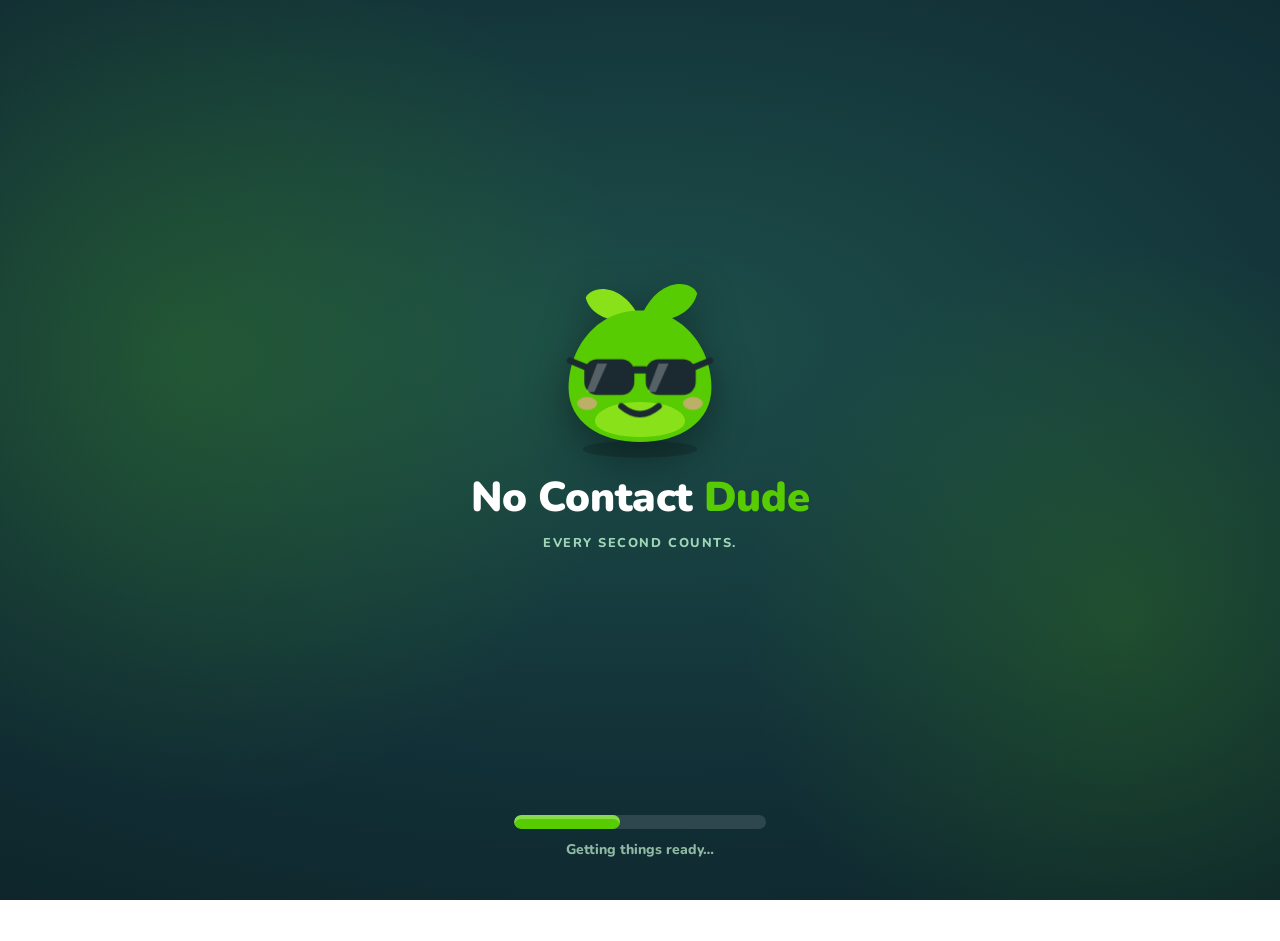
==== index.html @ 68c8ac07 "Games: no outline on memory emojis, round back/close buttons, d-pad layout for Merge - Memory pictur" ====
<!doctype html>
<html lang="en-GB">
<head>
  <meta charset="utf-8">
  <meta name="viewport" content="width=device-width, initial-scale=1, viewport-fit=cover">
  <title>No Contact Dude — No Contact Tracker</title>
  <meta name="description" content="No Contact Dude: a private, offline-first No Contact tracker. Check-ins, streaks and urgent help stay on your device.">

  <!-- PWA -->
  <link rel="manifest" href="manifest.webmanifest">
  <meta name="theme-color" content="#FFFFFF" media="(prefers-color-scheme: light)">
  <meta name="theme-color" content="#131F24" media="(prefers-color-scheme: dark)">
  <link rel="icon" href="icons/icon.svg" type="image/svg+xml">
  <link rel="icon" href="icons/favicon-32.png" sizes="32x32" type="image/png">
  <!-- iOS home-screen support -->
  <link rel="apple-touch-icon" href="icons/apple-touch-icon.png">
  <meta name="apple-mobile-web-app-capable" content="yes">
  <meta name="mobile-web-app-capable" content="yes">
  <meta name="apple-mobile-web-app-status-bar-style" content="black-translucent">
  <meta name="apple-mobile-web-app-title" content="NC Dude">

  <!-- Font (cached by the service worker for offline use; rounded system fonts otherwise) -->
  <link rel="preconnect" href="https://fonts.googleapis.com">
  <link rel="preconnect" href="https://fonts.gstatic.com" crossorigin>
  <link href="https://fonts.googleapis.com/css2?family=Nunito:wght@600;700;800;900&display=swap" rel="stylesheet">

  <link rel="stylesheet" href="css/styles.css">
  <script>
    // Apply saved theme before paint to avoid a flash.
    (function () { try { var t = localStorage.getItem('cd-theme'); if (t) document.documentElement.dataset.theme = t; } catch (e) {} })();
  </script>
</head>
<body class="splashing">
  <!-- Loading screen: shown on launch while the app opens (app.js fades it out) -->
  <div id="splash" class="splash" role="status" aria-label="Loading No Contact Dude">
    <div class="splash-bg" aria-hidden="true">
      <i class="blob blob-1"></i><i class="blob blob-2"></i>
      <i class="mote"></i><i class="mote"></i><i class="mote"></i><i class="mote"></i><i class="mote"></i><i class="mote"></i><i class="mote"></i>
    </div>
    <div class="splash-center">
      <div class="splash-stage" aria-hidden="true">
        <div class="splash-ripples"><i></i><i></i><i></i></div>
        <span class="logo-slot splash-logo"></span>
      </div>
      <h1 class="splash-title" aria-hidden="true"><span class="w" style="--i:0">No</span> <span class="w" style="--i:1">Contact</span> <span class="w dude" style="--i:2">Dude</span></h1>
      <p class="splash-tag">Every second counts.</p>
    </div>
    <div class="splash-load" aria-hidden="true"><div class="splash-bar"><i></i></div><p>Getting things ready…</p></div>
  </div>

  <!-- The dude: our sprout mascot in sunglasses. Cloned into every .logo-slot by app.js -->
  <template id="logoTpl">
    <svg class="logo-dude" viewBox="0 0 140 140" aria-hidden="true">
      <ellipse cx="70" cy="131" rx="40" ry="6" fill="currentColor" opacity=".18"/>
      <g class="d-body">
        <path d="M70 40C58 14 36 16 32 25c4 15 24 19 38 15Z" fill="#89E219"/>
        <path d="M70 40C82 10 106 12 110 22c-4 16-24 22-40 18Z" fill="#58CC02"/>
        <path d="M70 34C38 34 20 62 20 88c0 24 22 38 50 38s50-14 50-38c0-26-18-54-50-54Z" fill="#58CC02"/>
        <path d="M70 98c-24 0-36 10-30 17 10 10 50 10 60 0 6-7-6-17-30-17Z" fill="#89E219"/>
        <g class="d-eyes"><ellipse cx="50" cy="80" rx="11" ry="13" fill="#fff"/><ellipse cx="90" cy="80" rx="11" ry="13" fill="#fff"/><circle cx="52" cy="82" r="5.5" fill="#3C3C3C"/><circle cx="88" cy="82" r="5.5" fill="#3C3C3C"/></g>
        <g class="d-shades">
          <path d="M33 74 21 69M107 74 119 69" stroke="#1B2A31" stroke-width="4.5" stroke-linecap="round"/>
          <rect x="31" y="68" width="35" height="25" rx="9" fill="#1B2A31"/><rect x="74" y="68" width="35" height="25" rx="9" fill="#1B2A31"/>
          <rect x="64" y="73" width="12" height="5" rx="2.5" fill="#1B2A31"/>
          <path d="M40 71h7l-9 20h-5.5z M83 71h7l-9 20h-5.5z" fill="#fff" opacity=".26"/>
        </g>
        <ellipse cx="33" cy="99" rx="7" ry="4.5" fill="#FF9BAA" opacity=".6"/><ellipse cx="107" cy="99" rx="7" ry="4.5" fill="#FF9BAA" opacity=".6"/>
        <path d="M57 101q13 11 26 0" fill="none" stroke="#1B2A31" stroke-width="4.5" stroke-linecap="round"/>
      </g>
    </svg>
  </template>
  <a class="skip-link" href="#main">Skip to dashboard</a>

  <!-- Friendly sprout mascot, cloned into every .mascot-slot by app.js -->
  <template id="mascotTpl">
    <svg class="mascot" viewBox="0 0 140 140" aria-hidden="true">
      <ellipse class="m-shadow" cx="70" cy="130" rx="38" ry="6"/>
      <g class="m-body">
        <path class="m-leaf m-leaf-l" d="M70 40C58 14 36 16 32 25c4 15 24 19 38 15Z"/>
        <path class="m-leaf m-leaf-r" d="M70 40C82 10 106 12 110 22c-4 16-24 22-40 18Z"/>
        <path class="m-skin" d="M70 34C38 34 20 62 20 88c0 24 22 38 50 38s50-14 50-38c0-26-18-54-50-54Z"/>
        <path class="m-belly" d="M70 98c-24 0-36 10-30 17 10 10 50 10 60 0 6-7-6-17-30-17Z"/>
        <g class="m-eyes">
          <ellipse cx="50" cy="80" rx="11" ry="13" fill="#fff"/><ellipse cx="90" cy="80" rx="11" ry="13" fill="#fff"/>
          <circle cx="52" cy="82" r="5.5" fill="#3C3C3C"/><circle cx="88" cy="82" r="5.5" fill="#3C3C3C"/>
          <circle cx="54" cy="79.5" r="1.9" fill="#fff"/><circle cx="90" cy="79.5" r="1.9" fill="#fff"/>
        </g>
        <ellipse cx="34" cy="98" rx="7" ry="4.5" fill="#FF9BAA" opacity=".6"/><ellipse cx="106" cy="98" rx="7" ry="4.5" fill="#FF9BAA" opacity=".6"/>
        <path d="M60 98q10 9 20 0" fill="none" stroke="#3C3C3C" stroke-width="4" stroke-linecap="round"/>
      </g>
    </svg>
  </template>

  <header class="topbar">
    <div class="brand">
      <span class="brand-mark logo-slot" aria-hidden="true"></span>
      <span class="brand-name"><span>No Contact</span> <b>Dude</b></span>
    </div>
    <div class="topbar-actions">
      <span class="net-pill" id="netPill" role="status" aria-live="polite"><span class="dot"></span><span class="net-label">Online</span></span>
      <button class="btn btn-ghost btn-sm" id="installBtn" hidden>
        <svg viewBox="0 0 24 24" width="16" height="16" aria-hidden="true"><path d="M12 3v12m0 0-4-4m4 4 4-4M5 21h14" fill="none" stroke="currentColor" stroke-width="2.4" stroke-linecap="round" stroke-linejoin="round"/></svg>
        Install
      </button>
      <span class="streak-chip" id="streakChip" title="Check-in streak" aria-label="Check-in streak"><span aria-hidden="true">🔥</span><b id="streakChipNum">0</b></span>
      <button class="icon-btn" id="themeBtn" aria-label="Toggle dark mode">
        <svg viewBox="0 0 24 24" width="22" height="22" aria-hidden="true"><path d="M21 12.8A9 9 0 1 1 11.2 3a7 7 0 0 0 9.8 9.8Z" fill="none" stroke="currentColor" stroke-width="2.2" stroke-linejoin="round"/></svg>
      </button>
      <button class="icon-btn" id="settingsBtn" aria-label="Settings">
        <svg viewBox="0 0 24 24" width="22" height="22" aria-hidden="true"><circle cx="12" cy="12" r="3" fill="none" stroke="currentColor" stroke-width="2.2"/><path d="M19.4 15a1.7 1.7 0 0 0 .3 1.8l.1.1a2 2 0 1 1-2.8 2.8l-.1-.1a1.7 1.7 0 0 0-1.8-.3 1.7 1.7 0 0 0-1 1.5V21a2 2 0 1 1-4 0v-.1a1.7 1.7 0 0 0-1.1-1.5 1.7 1.7 0 0 0-1.8.3l-.1.1a2 2 0 1 1-2.8-2.8l.1-.1a1.7 1.7 0 0 0 .3-1.8 1.7 1.7 0 0 0-1.5-1H3a2 2 0 1 1 0-4h.1a1.7 1.7 0 0 0 1.5-1.1 1.7 1.7 0 0 0-.3-1.8l-.1-.1a2 2 0 1 1 2.8-2.8l.1.1a1.7 1.7 0 0 0 1.8.3H9a1.7 1.7 0 0 0 1-1.5V3a2 2 0 1 1 4 0v.1a1.7 1.7 0 0 0 1 1.5 1.7 1.7 0 0 0 1.8-.3l.1-.1a2 2 0 1 1 2.8 2.8l-.1.1a1.7 1.7 0 0 0-.3 1.8V9a1.7 1.7 0 0 0 1.5 1H21a2 2 0 1 1 0 4h-.1a1.7 1.7 0 0 0-1.5 1Z" fill="none" stroke="currentColor" stroke-width="1.8"/></svg>
      </button>
    </div>
  </header>

  <main id="main">
    <!-- Loading skeleton -->
    <section id="loading" class="loading" aria-busy="true" aria-label="Loading">
      <div class="skeleton sk-hero"></div><div class="skeleton sk-card"></div>
    </section>

    <!-- Onboarding -->
    <section id="onboarding" class="onboarding card" hidden aria-labelledby="obTitle">
      <div class="mascot-slot mascot-lg"></div>
      <p class="eyebrow">Welcome</p>
      <h1 id="obTitle" class="display">Every second you hold the line counts.</h1>
      <p class="muted">No Contact Dude keeps a private log of your No Contact journey. Nothing leaves this device — there's no account and no server.</p>
      <form id="onboardForm" class="stack">
        <fieldset class="field-group">
          <legend class="field-label">When did you last speak?</legend>
          <div class="row-2">
            <label class="field"><span class="field-sub">Date</span><input type="date" name="startDate" required></label>
            <label class="field"><span class="field-sub">Time</span><input type="time" name="startTime" required></label>
          </div>
          <span class="field-hint">The exact moment No Contact began. Your live counter starts from here.</span>
        </fieldset>
        <label class="field">
          <span class="field-label">Your goal</span>
          <select name="goal">
            <option value="30">30 days</option>
            <option value="60">60 days</option>
            <option value="90" selected>90 days</option>
            <option value="180">180 days</option>
            <option value="365">1 year</option>
          </select>
        </label>
        <label class="field">
          <span class="field-label">Why you're doing this <span class="optional">optional</span></span>
          <textarea name="reason" rows="2" maxlength="200" placeholder="e.g. I deserve peace and room to heal."></textarea>
          <span class="field-hint">Shown on your dashboard as a reminder on harder days.</span>
        </label>
        <button class="btn btn-primary btn-lg btn-block" type="submit">Start tracking</button>
      </form>
    </section>

    <!-- Dashboard -->
    <div id="dashboard" class="dashboard" hidden>

      <!-- Home: the calm orb and today's status -->
      <div class="page" id="page-home" data-page="home">
      <!-- Calm centrepiece: a breathing orb, ripples, and a bead that circles once a minute -->
      <section class="sky" aria-labelledby="heroLabel">
        <div class="sky-bg" aria-hidden="true">
          <i class="blob blob-1"></i><i class="blob blob-2"></i>
          <i class="mote"></i><i class="mote"></i><i class="mote"></i><i class="mote"></i><i class="mote"></i><i class="mote"></i><i class="mote"></i>
        </div>

        <p class="eyebrow sky-eyebrow" id="heroLabel">Days of No Contact</p>

        <div class="orb-stage">
          <div class="ripples" aria-hidden="true"><i></i><i></i><i></i></div>
          <svg class="orb-ring" viewBox="0 0 260 260" aria-hidden="true">
            <circle class="ring-track" cx="130" cy="130" r="112"/>
            <circle class="ring-fill" id="ringFill" cx="130" cy="130" r="112"/>
          </svg>
          <div class="orbit" id="orbit" aria-hidden="true"><i class="bead"></i></div>
          <div class="orb">
            <span class="orb-days" id="daysCount">0</span>
            <span class="orb-unit" id="daysUnit">days</span>
          </div>
          <button type="button" class="orb-hit" id="orbBtn" aria-haspopup="dialog" aria-label="Open your days: pop a balloon for every day you kept"></button>
        </div>
        <p class="orb-hint" aria-hidden="true">Tap the circle to play with your days</p>

        <div class="live-clock" id="liveClock" role="timer" aria-live="off" aria-label="Time since your last contact, updating every second">
          <span class="clock-unit"><b id="clkH">00</b><small>hours</small></span>
          <span class="clock-sep" aria-hidden="true">:</span>
          <span class="clock-unit"><b id="clkM">00</b><small>min</small></span>
          <span class="clock-sep" aria-hidden="true">:</span>
          <span class="clock-unit"><b id="clkS">00</b><small>sec</small></span>
        </div>

        <p class="peace"><b id="totalSecs">0</b> seconds of peace</p>
        <p class="tagline">Every second <strong>COUNTS!</strong></p>
        <p class="since" id="sinceLabel"></p>
        <blockquote class="reason" id="reasonQuote" hidden></blockquote>

        <div class="sky-foot">
          <div class="goal-chip"><strong id="goalPct">0%</strong> <span id="goalLabel">of 90 days</span></div>
          <div class="milestone-bar">
            <div class="milestone-head"><span>Next milestone</span><strong id="nextMilestone">—</strong></div>
            <div class="bar" role="progressbar" aria-label="Progress to next milestone" aria-valuemin="0" aria-valuemax="100" id="milestoneBar"><span id="milestoneFill"></span></div>
          </div>
        </div>
      </section>

        <section class="card today-card" aria-labelledby="todayTitle">
          <div class="today-row">
            <span class="today-ico" id="todayIco" aria-hidden="true">📝</span>
            <div class="today-text"><h2 id="todayTitle">Today</h2><p class="muted" id="todayText">You haven’t checked in yet.</p></div>
          </div>
          <a class="btn btn-primary btn-block" id="todayBtn" href="#checkin">Check in now</a>
        </section>
      </div>

      <!-- Check-in: your week, today's goal and form, patterns, past entries and a reminder -->
      <div class="page" id="page-checkin" data-page="checkin" hidden>
        <h1 class="page-title">Check-in</h1>

        <section class="card week-card" aria-labelledby="weekTitle">
          <div class="card-head">
            <h2 id="weekTitle">This week</h2>
            <span class="streak-pill" id="weekStreak">🔥 0-day streak</span>
          </div>
          <div class="week" id="weekStrip" role="group" aria-label="Your last 7 days. Tap a day to open it."></div>
        </section>

        <section class="card goal-card" aria-labelledby="goalTitle">
          <div class="card-head">
            <h2 id="goalTitle">Daily goal</h2>
            <span class="badge" id="goalBadge">0/3</span>
          </div>
          <div class="bar" id="goalBar" role="progressbar" aria-label="Daily goal progress" aria-valuemin="0" aria-valuemax="3" aria-valuenow="0"><span id="goalFill"></span></div>
          <ul class="goal-steps" id="goalSteps"></ul>
        </section>

        <section class="card checkin" aria-labelledby="checkinTitle">
          <div class="card-head">
            <h2 id="checkinTitle">Today's check-in</h2>
            <span class="badge" id="checkinBadge" hidden>Done ✓</span>
          </div>

          <div id="checkinDone" class="checkin-done" hidden>
            <div class="done-banner"><span class="done-check" aria-hidden="true">✓</span><p id="checkinSummary"></p></div>
            <div class="done-details" id="doneDetails"></div>
            <button class="btn btn-ghost btn-block" id="editTodayBtn">Edit today's entry</button>
            <div class="urge-tips">
              <h3>When the urge hits</h3>
              <ul>
                <li>Wait 20 minutes. Urges peak and pass.</li>
                <li>Write what you'd say in a note here instead of sending it.</li>
                <li>Message a friend who knows what you're working on.</li>
                <li>Re-read your reason. You chose this for a good reason.</li>
              </ul>
            </div>
          </div>

          <p class="muted inline-editing" id="inlineEditingNote" hidden>You’re editing an entry in the pop-up window.</p>
          <div id="formSlot">
          <form id="checkinForm" class="stack">
            <button class="btn btn-ghost btn-block quick-held" type="button" id="quickHeldBtn">⚡ Quick save: I held today</button>

            <fieldset class="status-choice">
              <legend class="field-label">How did today go?</legend>
              <label class="choice choice-held">
                <input type="radio" name="status" value="held" checked>
                <span class="choice-card"><span class="choice-icon" aria-hidden="true">✓</span><span class="choice-text"><strong>I held No Contact</strong><small>No calls, texts, or checking their profiles</small></span></span>
              </label>
              <label class="choice choice-contact">
                <input type="radio" name="status" value="contact">
                <span class="choice-card"><span class="choice-icon" aria-hidden="true">✕</span><span class="choice-text"><strong>I had contact</strong><small>Restarts the count — and that's okay</small></span></span>
              </label>
            </fieldset>

            <div class="contact-time" id="contactTimeRow" hidden>
              <label class="field">
                <span class="field-label">What time was the contact?</span>
                <input type="time" name="time">
              </label>
              <span class="field-hint">Your counter restarts from this exact moment.</span>
            </div>

            <fieldset class="mood">
              <legend class="field-label">Mood</legend>
              <div class="mood-row">
                <label><input type="radio" name="mood" value="1" aria-label="Very low"><span title="Very low">😞</span></label>
                <label><input type="radio" name="mood" value="2" aria-label="Low"><span title="Low">😕</span></label>
                <label><input type="radio" name="mood" value="3" aria-label="Okay" checked><span title="Okay">😐</span></label>
                <label><input type="radio" name="mood" value="4" aria-label="Good"><span title="Good">🙂</span></label>
                <label><input type="radio" name="mood" value="5" aria-label="Great"><span title="Great">😄</span></label>
              </div>
              <div class="mood-scale"><span>Very low</span><span>Great</span></div>
            </fieldset>

            <label class="field">
              <span class="field-label">Urge to reach out <output id="urgeOut">0</output>/10</span>
              <input type="range" name="urge" min="0" max="10" value="0" id="urgeInput">
            </label>
            <div class="urge-alert" id="urgeAlert" role="status" hidden>
              <p><strong>That’s a peak.</strong> It will pass — don’t send anything yet.</p>
              <button class="btn btn-urgent btn-sm" type="button" id="urgeAlertBtn">Open urgent help</button>
            </div>

            <details class="more">
              <summary><span class="more-ico" aria-hidden="true">🌪️</span><span class="more-title">What triggered you?</span><span class="more-count" id="triggerCount"></span></summary>
              <div class="more-body"><div class="picks" id="triggerPicks"></div>
                <label class="field" id="triggerOtherField" hidden><span class="field-label">What was it? <span class="optional">optional</span></span><textarea name="triggerOther" class="autosize" rows="3" maxlength="1000" placeholder="Write as much as you need. This is just for you."></textarea><span class="field-hint"><span id="triggerOtherCount">0</span>/1000</span></label></div>
            </details>

            <details class="more">
              <summary><span class="more-ico" aria-hidden="true">🌟</span><span class="more-title">Wins today</span><span class="more-count" id="winCount"></span></summary>
              <div class="more-body"><p class="field-hint">Small things count. Pick all that you did.</p><div class="picks" id="winPicks"></div></div>
            </details>

            <details class="more">
              <summary><span class="more-ico" aria-hidden="true">🛌</span><span class="more-title">Sleep and energy</span><span class="more-count" id="bodyCount"></span></summary>
              <div class="more-body">
                <fieldset class="field-group"><legend class="field-label">Hours of sleep</legend><div class="picks picks-row" id="sleepPicks"></div></fieldset>
                <fieldset class="field-group"><legend class="field-label">Energy</legend><div class="picks picks-row" id="energyPicks"></div></fieldset>
              </div>
            </details>

            <details class="more" open>
              <summary><span class="more-ico" aria-hidden="true">✍️</span><span class="more-title">Reflection</span></summary>
              <div class="more-body">
                <label class="field"><span class="field-label">One good thing today <span class="optional">optional</span></span><textarea name="good" class="autosize" rows="2" maxlength="140" placeholder="Even something tiny"></textarea></label>
                <label class="field"><span class="field-label">Tomorrow I will… <span class="optional">optional</span></span><textarea name="tomorrow" class="autosize" rows="2" maxlength="140" placeholder="One small plan"></textarea></label>
                <div class="field">
                  <span class="field-label">Note <span class="optional">optional</span></span>
                  <div class="prompts" id="promptChips" aria-label="Writing prompts"></div>
                  <textarea name="note" class="autosize" rows="8" maxlength="2000" placeholder="What helped today? What was hard? Write as much as you like."></textarea>
                  <span class="field-hint"><output id="noteCount">0</output>/2000</span>
                </div>
              </div>
            </details>

            <label class="field" id="dateField">
              <span class="field-label">Date</span>
              <input type="date" name="date" required>
            </label>

            <div class="form-actions">
              <button class="btn btn-primary btn-lg" type="submit" id="saveBtn">Save check-in</button>
              <button class="btn btn-ghost btn-lg" type="button" id="cancelEditBtn" hidden>Cancel</button>
            </div>
          </form>
          </div>
        </section>

        <section class="card insights-card" aria-labelledby="insTitle">
          <div class="card-head"><h2 id="insTitle">Your patterns</h2></div>
          <p class="muted small" id="insHint">Check in on a few more days and your patterns will show up here.</p>
          <div id="insBody" hidden>
            <div class="insight-tiles" id="insTiles"></div>
            <div class="chart-wrap" id="chartMood"></div>
            <div class="chart-wrap" id="chartUrge"></div>
            <details class="tablebox"><summary>Show as a table</summary><div class="table-scroll"><table class="data-table" id="insTable"></table></div></details>
          </div>
        </section>

        <section class="card log-card" aria-labelledby="logTitle">
          <div class="card-head"><h2 id="logTitle">Recent entries</h2></div>
          <div class="chips filters" id="logFilters" role="group" aria-label="Filter entries"></div>
          <ul class="log" id="log"></ul>
          <div class="empty" id="logEmpty" hidden>
            <p><strong id="logEmptyTitle">No check-ins yet.</strong></p>
            <p class="muted" id="logEmptyText">Your first one takes about ten seconds.</p>
          </div>
          <button class="btn btn-ghost btn-block" type="button" id="logMore" hidden>Show more</button>
        </section>

        <section class="card reminder-card" aria-labelledby="remTitle">
          <h2 id="remTitle">Daily reminder</h2>
          <p class="muted small">Adds a repeating reminder to your calendar app. It’s the most reliable way to get a nudge, because this app never needs a server.</p>
          <div class="reminder-row">
            <label class="field"><span class="field-sub">Time</span><input type="time" id="reminderTime" value="21:00"></label>
            <button class="btn btn-ghost" type="button" id="reminderBtn">📅 Add to calendar</button>
          </div>
        </section>
      </div>

      <!-- Progress: stats, heatmap and milestones -->
      <div class="page" id="page-progress" data-page="progress" hidden>
        <h1 class="page-title">Progress</h1>
        <section class="stats" aria-label="Statistics">
          <div class="stat"><span class="stat-ico" aria-hidden="true">🏆</span><span class="stat-value" id="statLongest">0</span><span class="stat-label">Longest run</span><span class="stat-sub">days</span></div>
          <div class="stat"><span class="stat-ico" aria-hidden="true">🔥</span><span class="stat-value" id="statStreak">0</span><span class="stat-label">Check-in streak</span><span class="stat-sub">days in a row</span></div>
          <div class="stat"><span class="stat-ico" aria-hidden="true">✅</span><span class="stat-value" id="statTotal">0</span><span class="stat-label">Check-ins</span><span class="stat-sub" id="statTotalSub">logged</span></div>
          <div class="stat"><span class="stat-ico" id="statMoodIco" aria-hidden="true">🙂</span><span class="stat-value" id="statMood">—</span><span class="stat-label">Mood, last 7</span><span class="stat-sub" id="statUrge">avg urge —</span></div>
        </section>

      <section class="card calendar-card" aria-labelledby="calTitle">
        <div class="card-head">
          <h2 id="calTitle">Last 15 weeks</h2>
          <div class="legend" aria-hidden="true">
            <span><i class="sw sw-held"></i>Held</span>
            <span><i class="sw sw-contact"></i>Contact</span>
            <span><i class="sw sw-missed"></i>No entry</span>
          </div>
        </div>
        <div class="calendar-wrap">
          <div class="cal-days" aria-hidden="true"><span>Mon</span><span></span><span>Wed</span><span></span><span>Fri</span><span></span><span>Sun</span></div>
          <div class="calendar" id="calendar" role="grid" aria-label="Check-in calendar"></div>
        </div>
      </section>

      <section class="card milestones-card" aria-labelledby="msTitle">
        <h2 id="msTitle">Milestones</h2>
        <ul class="milestones" id="milestones"></ul>
      </section>
      </div>

      <!-- Help: urgent help, quick tools and what you've survived -->
      <div class="page" id="page-help" data-page="help" hidden>
        <h1 class="page-title">Help</h1>
      <section class="card sos-card" aria-labelledby="sosTitle">
        <div class="mascot-slot mascot-md"></div>
        <h2 id="sosTitle">Feeling the urge?</h2>
        <p class="muted">Take a breath first. We’ll walk you through it, one step at a time.</p>
        <button class="btn btn-urgent btn-lg btn-block" type="button" id="urgentBtn">
          <svg viewBox="0 0 24 24" width="20" height="20" aria-hidden="true"><path d="M12 3 2.5 20h19L12 3Zm0 6v5m0 3v.01" fill="none" stroke="currentColor" stroke-width="2.4" stroke-linecap="round" stroke-linejoin="round"/></svg>
          I want to reach out right now
        </button>
      </section>

        <section class="card game-card" aria-labelledby="gameCardTitle">
          <h2 id="gameCardTitle">Distract me</h2>
          <p class="muted small">Give your hands and mind something else to do for a few minutes. The urge will pass.</p>
          <div class="tools">
            <button type="button" class="tool" data-game="bubbles"><span class="tool-ico" aria-hidden="true">🫧</span><strong>Count &amp; pop</strong><small>Drifting bubbles</small></button>
            <button type="button" class="tool" data-game="sort"><span class="tool-ico" aria-hidden="true">🧪</span><strong>Sort</strong><small>Pour the colours</small></button>
            <button type="button" class="tool" data-game="echo"><span class="tool-ico" aria-hidden="true">🔔</span><strong>Echo</strong><small>Repeat the pattern</small></button>
            <button type="button" class="tool" data-game="memory" id="playMemory"><span class="tool-ico" aria-hidden="true">🃏</span><strong>Memory match</strong><span class="pick-best" data-best="memory"></span><small>Find the pairs</small></button>
            <button type="button" class="tool tool-wide" data-game="merge" id="playMerge"><span class="tool-ico" aria-hidden="true">🔢</span><strong>Merge</strong><small>Swipe and combine numbers</small></button>
          </div>
        </section>

        <section class="card tools-card" aria-labelledby="toolsTitle">
          <h2 id="toolsTitle">Quick tools</h2>
          <p class="muted small">Jump straight to one thing if you don’t need the whole rescue.</p>
          <div class="tools">
            <button type="button" class="tool" data-step="1"><span class="tool-ico" aria-hidden="true">🫁</span><strong>Breathe</strong><small>3 slow rounds</small></button>
            <button type="button" class="tool" data-step="2"><span class="tool-ico" aria-hidden="true">🖐️</span><strong>Ground yourself</strong><small>5-4-3-2-1</small></button>
            <button type="button" class="tool" data-step="4"><span class="tool-ico" aria-hidden="true">✍️</span><strong>Let it out</strong><small>Write it, then let go</small></button>
            <button type="button" class="tool" data-step="5"><span class="tool-ico" aria-hidden="true">⏱️</span><strong>Wave timer</strong><small>5, 10 or 20 minutes</small></button>
          </div>
        </section>

        <section class="stats" aria-label="Urges you've ridden out">
          <div class="stat"><span class="stat-ico" aria-hidden="true">🛡️</span><span class="stat-value" id="statUrgesSurvived">0</span><span class="stat-label">Urges survived</span><span class="stat-sub">with urgent help</span></div>
          <div class="stat"><span class="stat-ico" aria-hidden="true">🌊</span><span class="stat-value" id="statRelief">—</span><span class="stat-label">Average relief</span><span class="stat-sub" id="statReliefSub">urge points dropped</span></div>
        </section>

        <section class="card remember-card" aria-labelledby="rememberTitle">
          <h2 id="rememberTitle">Remember</h2>
          <ul class="urge-list">
            <li>Urges peak and pass, usually within 20 minutes.</li>
            <li>Relief from sending lasts minutes. The setback can last days.</li>
            <li>You chose this for a good reason. Re-read it when it’s hard.</li>
            <li>Every second COUNTS!</li>
          </ul>
        </section>
      </div>
    </div>
  </main>

  <!-- App-style bottom menu -->
  <nav class="tabbar" id="tabbar" aria-label="Sections">
    <div class="tabbar-inner">
      <a class="tab" id="tab-home" href="#home" data-tab="home">
        <svg viewBox="0 0 24 24" aria-hidden="true"><path d="M3.5 11.2 12 3.5l8.5 7.7V19a1.5 1.5 0 0 1-1.5 1.5h-4.2v-6H9.2v6H5A1.5 1.5 0 0 1 3.5 19v-7.8Z"/></svg><span>Home</span>
      </a>
      <a class="tab" id="tab-checkin" href="#checkin" data-tab="checkin">
        <svg viewBox="0 0 24 24" aria-hidden="true"><circle cx="12" cy="12" r="8.5"/><path d="m8.2 12.3 2.7 2.7 5-5.4"/></svg><span>Check-in</span><i class="tab-dot" id="checkinDot" hidden aria-label="Not checked in yet"></i>
      </a>
      <a class="tab" id="tab-progress" href="#progress" data-tab="progress">
        <svg viewBox="0 0 24 24" aria-hidden="true"><path d="M5.5 20v-7M12 20V4.5M18.5 20v-10.5"/></svg><span>Progress</span>
      </a>
      <a class="tab tab-sos" id="tab-help" href="#help" data-tab="help">
        <svg viewBox="0 0 24 24" aria-hidden="true"><circle cx="12" cy="12" r="8.5"/><circle cx="12" cy="12" r="3.4"/><path d="m6 6 3.6 3.6m4.8 4.8L18 18m0-12-3.6 3.6M9.6 14.4 6 18"/></svg><span>Help</span>
      </a>
    </div>
  </nav>

  <!-- Urgent help: a guided, step-by-step rescue for the peak of an urge. Steps are rendered by app.js. -->
      <dialog id="gameDialog" class="game" aria-labelledby="gameTitle"><div class="game-inner">
    <header class="game-top">
      <button class="game-nav" type="button" id="gameBack" aria-label="Back to games" hidden><svg viewBox="0 0 24 24" width="22" height="22" aria-hidden="true"><path d="M15 5 8 12l7 7" fill="none" stroke="currentColor" stroke-width="3" stroke-linecap="round" stroke-linejoin="round"/></svg></button>
      <h2 id="gameTitle" tabindex="-1">Distract me</h2>
      <button class="game-nav" type="button" id="gameClose" aria-label="Close"><svg viewBox="0 0 24 24" width="20" height="20" aria-hidden="true"><path d="M6 6l12 12M18 6 6 18" fill="none" stroke="currentColor" stroke-width="3" stroke-linecap="round"/></svg></button>
    </header>
    <section id="gameMenu" class="game-view">
      <p class="muted">Pick one. All of them are calm, and none can be lost for good.</p>
      <button type="button" class="game-pick" id="gamePickMemory"><span aria-hidden="true">🃏</span><strong>Memory match</strong><small>Flip cards and find the pairs. Four levels, no timer.</small></button>
      <button type="button" class="game-pick" id="gamePickMerge"><span aria-hidden="true">🔢</span><strong>Merge</strong><span class="pick-best" data-best="merge"></span><small>Swipe the tiles and combine equal numbers. Chase your best score.</small></button>
      <button type="button" class="game-pick" data-pick="bubbles"><span aria-hidden="true">🫧</span><strong>Count &amp; pop</strong><span class="pick-best" data-best="bubbles"></span><small>Slow-drifting bubbles. Pop them in order, 1, 2, 3… Soft focus, soft colours.</small></button>
      <button type="button" class="game-pick" data-pick="sort"><span aria-hidden="true">🧪</span><strong>Sort</strong><span class="pick-best" data-best="sort"></span><small>Pour the colours until each tube holds one. No timer, undo any time.</small></button>
      <button type="button" class="game-pick" data-pick="echo"><span aria-hidden="true">🔔</span><strong>Echo</strong><span class="pick-best" data-best="echo"></span><small>Watch glowing orbs sing a pattern, then play it back. It asks for your full attention.</small></button>
    </section>
    <section id="gameMemory" class="game-view" hidden>
      <div class="game-bar"><strong id="memLevel">Level 1</strong><span id="memMoves" aria-live="polite">0 moves</span></div>
      <div class="mem-board" id="memBoard"></div>
      <p class="balloon-note" id="memNote" aria-live="polite"></p>
      <div class="game-actions"><button type="button" class="btn btn-ghost btn-sm" id="memRestart">Shuffle again</button><button type="button" class="btn btn-primary btn-sm" id="memNext" hidden>Next level →</button></div>
    </section>
    <section id="gameMerge" class="game-view" hidden>
      <div class="game-bar"><span>Score <strong id="mergeScore">0</strong></span><span>Best <strong id="mergeBest">0</strong></span></div>
      <div class="merge-board" id="mergeBoard" role="group" aria-label="Merge board"></div>
      <p class="balloon-note" id="mergeNote" aria-live="polite"></p>
      <div class="merge-pad" role="group" aria-label="Move buttons">
        <button type="button" class="pad-btn pad-up" data-move="up" aria-label="Move up"><svg viewBox="0 0 24 24" width="28" height="28" aria-hidden="true"><path d="M12 19V5M5 12l7-7 7 7" fill="none" stroke="currentColor" stroke-width="3" stroke-linecap="round" stroke-linejoin="round"/></svg></button>
        <button type="button" class="pad-btn pad-left" data-move="left" aria-label="Move left"><svg viewBox="0 0 24 24" width="28" height="28" aria-hidden="true"><path d="M19 12H5M12 5l-7 7 7 7" fill="none" stroke="currentColor" stroke-width="3" stroke-linecap="round" stroke-linejoin="round"/></svg></button>
        <button type="button" class="pad-btn pad-down" data-move="down" aria-label="Move down"><svg viewBox="0 0 24 24" width="28" height="28" aria-hidden="true"><path d="M12 5v14M5 12l7 7 7-7" fill="none" stroke="currentColor" stroke-width="3" stroke-linecap="round" stroke-linejoin="round"/></svg></button>
        <button type="button" class="pad-btn pad-right" data-move="right" aria-label="Move right"><svg viewBox="0 0 24 24" width="28" height="28" aria-hidden="true"><path d="M5 12h14M12 5l7 7-7 7" fill="none" stroke="currentColor" stroke-width="3" stroke-linecap="round" stroke-linejoin="round"/></svg></button>
      </div>
      <div class="game-actions"><button type="button" class="btn btn-ghost btn-sm" id="mergeNew">New game</button></div>
    </section>
    <section id="gameEcho" class="game-view" hidden></section>
    <section id="gameSort" class="game-view" hidden></section>
    <section id="gameBubbles" class="game-view" hidden></section>
  </div></dialog>
  <dialog id="daysDialog" class="days" aria-labelledby="daysTitle"><div class="days-inner">
    <header class="days-top"><h2 id="daysTitle" tabindex="-1">Your days</h2>
      <button class="icon-btn" type="button" id="daysClose" aria-label="Close">✕</button></header>
    <div class="days-tabs" role="tablist" aria-label="Ways to see your time">
      <button type="button" role="tab" id="tabBalloons" data-tab="balloons" aria-selected="true" aria-controls="panelBalloons"><span class="t-ico" aria-hidden="true">🎈</span><span>Balloons</span></button>
      <button type="button" role="tab" id="tabCandles" data-tab="candles" aria-selected="false" aria-controls="panelCandles" tabindex="-1"><span class="t-ico" aria-hidden="true">🕯️</span><span>Candles</span></button>
      <button type="button" role="tab" id="tabPeace" data-tab="peace" aria-selected="false" aria-controls="panelPeace" tabindex="-1"><span class="t-ico" aria-hidden="true">🎨</span><span>Peace</span></button>
      <button type="button" role="tab" id="tabSeconds" data-tab="seconds" aria-selected="false" aria-controls="panelSeconds" tabindex="-1"><span class="t-ico" aria-hidden="true">⏱️</span><span>Seconds</span></button>
    </div>
    <section id="panelBalloons" role="tabpanel" aria-labelledby="tabBalloons" class="days-panel">
      <div class="balloon-bar"><strong id="balloonStatus" aria-live="polite"></strong><button type="button" class="btn btn-ghost btn-sm" id="balloonReset" hidden>Bring them back</button></div>
      <div class="balloon-field" id="balloonField"></div>
      <p class="balloon-note" id="balloonNote" aria-live="polite"></p>
    </section>
    <section id="panelCandles" role="tabpanel" aria-labelledby="tabCandles" class="days-panel" hidden>
      <div class="balloon-bar"><strong id="candleStatus" aria-live="polite"></strong><span class="bar-btns"><button type="button" class="btn btn-ghost btn-sm" id="candleAll">Light all</button><button type="button" class="btn btn-ghost btn-sm" id="candleReset" hidden>Blow out</button></span></div>
      <div class="candle-room" id="candleRoom"><div class="candle-field" id="candleField"></div></div>
      <p class="balloon-note" id="candleNote" aria-live="polite"></p>
    </section>
    <section id="panelPeace" role="tabpanel" aria-labelledby="tabPeace" class="days-panel" hidden>
      <div class="peace-scene" id="peaceScene">
        <div class="peace-big"><b id="pzSecs">0</b><span>seconds of peace</span></div>
        <div class="mosaic-host" id="mosaicHost"></div>
        <p class="mosaic-legend" id="mosaicLegend" aria-live="off">Loading your picture…</p>
        <div class="mosaic-bar">
          <button type="button" class="btn btn-ghost btn-sm" id="mosaicNew">🎲 New picture</button>
          <button type="button" class="btn btn-ghost btn-sm" id="mosaicShape" aria-pressed="false">■ Squares</button>
        </div>
      </div>
      <p class="balloon-note" id="peaceNote">Every one of them is a moment you didn’t have to carry.</p>
    </section>
    <section id="panelSeconds" role="tabpanel" aria-labelledby="tabSeconds" class="days-panel" hidden>
      <p class="sec-head"><b id="secNow">0 / 60</b> <span>seconds of this minute</span></p>
      <div class="sec-grid" id="secGrid"></div>
      <p class="balloon-note" id="secNote">Tap any dot. Each one is a second you didn’t reach out.</p>
      <p class="sec-sum"><b id="secTotal">0</b> seconds · <b id="secMinutes">0</b> minutes of peace</p>
    </section>
  </div></dialog>
  <dialog id="urgentDialog" class="urgent" aria-labelledby="urgentTitle">
    <div class="rescue">
      <header class="rescue-top">
        <button class="icon-btn" type="button" id="urgentClose" aria-label="Close urgent help">✕</button>
        <div class="rescue-progress" id="rescueProgress" role="progressbar" aria-label="Urgent help progress" aria-valuemin="1"></div>
        <span class="rescue-count" id="rescueCount" aria-hidden="true">1/7</span>
        <button class="icon-btn" type="button" id="urgentGame" aria-label="Play a calming game">🎮</button>
      </header>
      <div class="rescue-body" id="rescueBody"></div>
      <footer class="rescue-foot">
        <button class="btn btn-ghost" type="button" id="rescueBack">Back</button>
        <button class="btn btn-primary" type="button" id="rescueNext">Continue</button>
      </footer>
    </div>
  </dialog>

  <!-- Edit an entry in a pop-up. The check-in form is moved in here while you edit, then back. -->
  <dialog id="editDialog" class="edit" aria-labelledby="editTitle">
    <div class="edit-inner">
      <header class="edit-top">
        <h2 id="editTitle" tabindex="-1">Edit entry</h2>
        <button class="icon-btn" type="button" id="editClose" aria-label="Close without saving">✕</button>
      </header>
      <div class="edit-body" id="editBody"></div>
    </div>
  </dialog>

  <!-- Read a past entry in full -->
  <dialog id="entryDialog" class="entry" aria-labelledby="entryTitle">
    <div class="entry-inner">
      <header class="entry-top">
        <button class="icon-btn" type="button" id="entryClose" aria-label="Close entry">✕</button>
        <div class="entry-nav">
          <button class="btn btn-ghost btn-sm" type="button" id="entryNewer">‹ Newer</button>
          <span class="entry-pos" id="entryPos" aria-live="polite"></span>
          <button class="btn btn-ghost btn-sm" type="button" id="entryOlder">Older ›</button>
        </div>
      </header>
      <div class="entry-body" id="entryBody"></div>
      <footer class="entry-foot">
        <button class="btn btn-danger" type="button" id="entryDelete">Delete</button>
        <button class="btn btn-primary" type="button" id="entryEdit">Edit entry</button>
      </footer>
    </div>
  </dialog>

  <!-- Settings dialog -->
  <dialog id="settingsDialog" aria-labelledby="settingsTitle">
    <form method="dialog" id="settingsForm" class="stack">
      <div class="card-head"><h2 id="settingsTitle">Settings</h2><button class="icon-btn" value="cancel" aria-label="Close" formnovalidate>✕</button></div>
      <fieldset class="field-group">
        <legend class="field-label">When did you last speak?</legend>
        <div class="row-2">
          <label class="field"><span class="field-sub">Date</span><input type="date" name="startDate" required></label>
          <label class="field"><span class="field-sub">Time</span><input type="time" name="startTime" required></label>
        </div>
        <span class="field-hint">The exact moment No Contact began. Your live counter runs from here.</span>
      </fieldset>
      <label class="field"><span class="field-label">Goal (days)</span><input type="number" name="goal" min="1" max="3650" required></label>
      <label class="field"><span class="field-label">Your reason</span><textarea name="reason" rows="2" maxlength="200"></textarea></label>
      <fieldset class="field-group">
        <legend class="field-label">A trusted person <span class="optional">optional</span></legend>
        <div class="row-2">
          <label class="field"><span class="field-sub">Name</span><input type="text" name="friendName" maxlength="30" autocomplete="off" placeholder="e.g. Sam"></label>
          <label class="field"><span class="field-sub">Phone</span><input type="tel" name="friendPhone" maxlength="20" autocomplete="off" inputmode="tel" placeholder="+44 7…"></label>
        </div>
        <span class="field-hint">Shown as one-tap “Text” and “Call” buttons in urgent help. Stays on this device.</span>
      </fieldset>
      <button class="btn btn-primary btn-block" value="save">Save settings</button>

      <hr>
      <h3>Your data</h3>
      <p class="muted small" id="storageInfo">Stored privately in this browser with IndexedDB.</p>
      <div class="btn-row">
        <button class="btn btn-ghost" type="button" id="exportBtn">Export backup</button>
        <label class="btn btn-ghost" for="importFile">Import backup</label>
        <input type="file" id="importFile" accept="application/json,.json" hidden>
      </div>
      <button class="btn btn-danger" type="button" id="resetBtn">Delete all data</button>
      <p class="muted small" id="iosHint" hidden>On iPhone or iPad: tap Share, then “Add to Home Screen” to install.</p>
    </form>
  </dialog>

  <div class="toast" id="toast" role="status" aria-live="polite" hidden>
    <span id="toastMsg"></span>
    <button class="btn btn-sm btn-light" id="toastAction" hidden></button>
  </div>

  <script type="module" src="js/app.js"></script>
</body>
</html>
---- css/styles.css ----
/* No Contact Dude — playful, chunky and calm. Mobile-first, Duolingo-inspired. */
:root {
  --font: 'Nunito', ui-rounded, 'SF Pro Rounded', 'Hiragino Maru Gothic ProN', system-ui, -apple-system, 'Segoe UI', sans-serif;

  --text-xs: .75rem; --text-sm: .875rem; --text-base: 1rem; --text-lg: 1.125rem; --text-xl: 1.5rem;
  --space-1: .25rem; --space-2: .5rem; --space-3: .75rem; --space-4: 1rem;
  --space-5: 1.25rem; --space-6: 1.5rem; --space-8: 2rem; --space-10: 2.5rem;
  --radius-sm: 10px; --radius-md: 16px; --radius-lg: 22px; --radius-full: 999px;
  --ease: cubic-bezier(.2, .7, .2, 1);

  /* Light */
  --color-bg: #FFFFFF;
  --color-surface: #FFFFFF;
  --color-surface-2: #F7F7F7;
  --color-border: #E5E5E5;
  --color-text: #4B4B4B;
  --color-strong: #3C3C3C;
  --color-muted: #6F6F6F;
  --color-faint: #AFAFAF;

  --green: #58CC02;            /* fills, icons, progress */
  --green-soft: #DDF8C3;
  --green-ink: #3A7D00;        /* green used as text */
  --btn-green: #45A100;        /* button face: white text stays readable */
  --btn-green-shadow: #347800;
  --btn-green-text: #FFFFFF;
  --red: #FF4B4B;
  --red-soft: #FFE0E0;
  --red-ink: #C62828;
  --btn-red-shadow: #D52F2F;
  --orange: #FF9600;
  --yellow: #FFC800;

  --sky-top: #E4F8CF;
  --sky-bottom: #DDF3F1;
  --sky-glow: #F4FFD9;
  --orb-a: #C5F28E;
  --orb-b: #8EDCB4;
  --orb-face: rgb(255 255 255 / .72);
  --tile: rgb(255 255 255 / .78);
  --tile-edge: rgb(255 255 255 / .6);
  --ring-track: rgb(255 255 255 / .55);
  --orb-rim: rgb(255 255 255 / .35);
  --orb-inset: rgb(0 0 0 / .06);
  --orb-glow: 45%;
  color-scheme: light;
}
[data-theme='dark'] {
  --color-bg: #131F24;
  --color-surface: #1B2A31;
  --color-surface-2: #22333B;
  --color-border: #37464F;
  --color-text: #DCE6EC;
  --color-strong: #FFFFFF;
  --color-muted: #9FB4C0;
  --color-faint: #6B8392;
  --green-soft: #243F1A;
  --green-ink: #8BE23A;
  --btn-green: #58CC02;
  --btn-green-shadow: #3F9300;
  --btn-green-text: #10200A;
  --red-soft: #4A2326;
  --red-ink: #FF8A8A;
  --sky-top: #123037;
  --sky-bottom: #1A3B3A;
  --sky-glow: #1F4A44;
  --orb-a: #2F6F5A;
  --orb-b: #1F5368;
  --orb-face: rgb(19 31 36 / .55);
  --tile: rgb(19 31 36 / .55);
  --tile-edge: rgb(255 255 255 / .08);
  --ring-track: rgb(255 255 255 / .1);
  --orb-rim: rgb(255 255 255 / .06);
  --orb-inset: rgb(0 0 0 / .25);
  --orb-glow: 35%;
  color-scheme: dark;
}
@media (prefers-color-scheme: dark) {
  :root:not([data-theme='light']) {
    --color-bg: #131F24; --color-surface: #1B2A31; --color-surface-2: #22333B; --color-border: #37464F;
    --color-text: #DCE6EC; --color-strong: #FFFFFF; --color-muted: #9FB4C0; --color-faint: #6B8392;
    --green-soft: #243F1A; --green-ink: #8BE23A; --btn-green: #58CC02; --btn-green-shadow: #3F9300; --btn-green-text: #10200A;
    --red-soft: #4A2326; --red-ink: #FF8A8A;
    --sky-top: #123037; --sky-bottom: #1A3B3A; --sky-glow: #1F4A44; --orb-a: #2F6F5A; --orb-b: #1F5368;
    --orb-face: rgb(19 31 36 / .55); --tile: rgb(19 31 36 / .55);
    --tile-edge: rgb(255 255 255 / .08); --ring-track: rgb(255 255 255 / .1); --orb-rim: rgb(255 255 255 / .06); --orb-inset: rgb(0 0 0 / .25); --orb-glow: 35%;
    color-scheme: dark;
  }
}

*, *::before, *::after { box-sizing: border-box; }
html { -webkit-text-size-adjust: 100%; -webkit-tap-highlight-color: transparent; }
body {
  margin: 0; min-height: 100dvh;
  font: 700 var(--text-base)/1.5 var(--font);
  background: var(--color-bg); color: var(--color-text);
  -webkit-font-smoothing: antialiased;
  padding-bottom: env(safe-area-inset-bottom);
  overflow-x: clip; /* safety net: nothing may ever cause a sideways scroll (clip keeps the sticky bar working) */
  overflow-wrap: anywhere; /* a very long word or link in a note must wrap instead of widening the page */
}
h1, h2, h3, p, blockquote { margin: 0; }
h2 { font-size: var(--text-lg); font-weight: 800; color: var(--color-strong); letter-spacing: -.005em; }
h3 { font-size: var(--text-base); font-weight: 800; color: var(--color-strong); }
button, input, select, textarea { font: inherit; color: inherit; }
[hidden] { display: none !important; }
:focus-visible { outline: 3px solid var(--orange); outline-offset: 2px; border-radius: 8px; }
.skip-link { position: absolute; left: -999px; top: 0; }
.skip-link:focus { left: var(--space-4); top: var(--space-4); background: var(--color-surface); padding: var(--space-2) var(--space-3); z-index: 10; }

/* No blue/grey flash when tapping on phones. Buttons have their own pressed state. */
a, button, label, summary, input, select, textarea, [role='button'], .cal-cell { -webkit-tap-highlight-color: transparent; }
button, a, label, [role='button'] { touch-action: manipulation; }

/* Hide the scroll bar on phones and tablets (the page still scrolls; desktop keeps its bar) */
@media (max-width: 760px), (pointer: coarse) {
  html, body, dialog, .calendar-wrap, .rescue-body, .entry-body, .edit-body, textarea { scrollbar-width: none; -ms-overflow-style: none; }
  html::-webkit-scrollbar, body::-webkit-scrollbar, dialog::-webkit-scrollbar, .calendar-wrap::-webkit-scrollbar, .rescue-body::-webkit-scrollbar, .entry-body::-webkit-scrollbar, .edit-body::-webkit-scrollbar, textarea::-webkit-scrollbar { display: none; width: 0; height: 0; }
}

.muted { color: var(--color-muted); font-weight: 600; }
.small { font-size: var(--text-sm); }
.optional { font-weight: 700; color: var(--color-faint); font-size: var(--text-xs); margin-left: var(--space-1); text-transform: none; }
.eyebrow { font-size: var(--text-xs); text-transform: uppercase; letter-spacing: .12em; font-weight: 800; color: var(--color-muted); }
.display { font-weight: 900; font-size: var(--text-xl); line-height: 1.15; color: var(--color-strong); }
.stack { display: grid; gap: var(--space-5); }

/* ---------- Mascot ---------- */
.mascot-slot { display: inline-block; line-height: 0; }
.mascot { width: 100%; height: 100%; overflow: visible; }
.m-skin { fill: #58CC02; } .m-belly { fill: #89E219; } .m-leaf-l { fill: #89E219; } .m-leaf-r { fill: #58CC02; } .m-shadow { fill: currentColor; opacity: .1; }
.m-body { animation: bob 5s ease-in-out infinite; transform-box: fill-box; transform-origin: 50% 100%; }
.m-eyes { animation: blink 6s infinite; transform-box: fill-box; transform-origin: center; }
.m-leaf { transform-box: fill-box; transform-origin: 70px 40px; animation: sway 6s ease-in-out infinite; }
.m-leaf-r { animation-delay: -3s; }
@keyframes bob { 50% { transform: translateY(-3px) scale(1.01, .99); } }
@keyframes blink { 0%, 93%, 100% { transform: scaleY(1); } 96% { transform: scaleY(.08); } }
.mascot-lg { width: 112px; height: 112px; justify-self: center; }
.mascot-md { width: 88px; height: 88px; justify-self: center; }

/* ---------- Top bar ---------- */
.topbar {
  position: sticky; top: 0; z-index: 5;
  display: flex; align-items: center; justify-content: space-between; gap: var(--space-3);
  padding: calc(var(--space-2) + env(safe-area-inset-top)) max(var(--space-4), env(safe-area-inset-right)) var(--space-2) max(var(--space-4), env(safe-area-inset-left));
  background: color-mix(in srgb, var(--color-bg) 92%, transparent);
  backdrop-filter: blur(10px); -webkit-backdrop-filter: blur(10px);
  border-bottom: 2px solid var(--color-border);
}
.brand { display: flex; align-items: center; gap: var(--space-2); min-width: 0; }
.brand-mark { width: 40px; height: 40px; flex: none; }
.brand-mark .logo-dude { width: 100%; height: 100%; }
.brand-name { display: grid; min-width: 0; font-weight: 900; font-size: .98rem; line-height: 1.02; letter-spacing: -.005em; color: var(--color-strong); white-space: nowrap; overflow: hidden; text-overflow: ellipsis; }
.brand-name b { color: var(--green-ink); font-weight: 900; }
.topbar-actions { display: flex; align-items: center; gap: var(--space-2); flex: none; }
.net-pill { display: inline-flex; align-items: center; gap: 6px; font-size: var(--text-xs); font-weight: 800; color: var(--color-muted); padding: 4px 10px; border-radius: var(--radius-full); background: var(--color-surface-2); }
.net-pill .dot { width: 8px; height: 8px; border-radius: 50%; background: var(--green); }
.net-pill.offline .dot { background: var(--red); }
.streak-chip { display: inline-flex; align-items: center; gap: 4px; padding: 4px 10px; border-radius: var(--radius-full); font-weight: 900; color: var(--orange); background: color-mix(in srgb, var(--orange) 14%, transparent); font-variant-numeric: tabular-nums; }
.streak-chip b { font-weight: 900; }
@media (max-width: 400px) {
  .topbar-actions { gap: var(--space-1); }
  .net-pill:not(.offline) { display: none; } /* on phones only show the connection pill when you're offline */
  .net-pill { padding: 0; width: 24px; height: 24px; justify-content: center; background: transparent; } /* dot only */
  .net-pill .net-label { position: absolute; width: 1px; height: 1px; overflow: hidden; clip-path: inset(50%); white-space: nowrap; }
  .topbar .btn-sm { padding: 0 var(--space-3); }
}

/* ---------- Buttons: chunky, with a 3D press ---------- */
.btn {
  --face: var(--btn-green); --edge: var(--btn-green-shadow); --ink: var(--btn-green-text);
  display: inline-flex; align-items: center; justify-content: center; gap: var(--space-2);
  min-height: 50px; padding: 0 var(--space-6); border-radius: var(--radius-md);
  border: 2px solid var(--face); background: var(--face); color: var(--ink);
  box-shadow: 0 4px 0 var(--edge);
  font-weight: 900; font-size: .9375rem; letter-spacing: .06em; text-transform: uppercase; cursor: pointer;
  transition: transform .08s var(--ease), box-shadow .08s var(--ease), filter .15s;
  text-decoration: none; white-space: nowrap; max-width: 100%;
}
.btn:hover { filter: brightness(1.05); }
.btn:active { transform: translateY(4px); box-shadow: 0 0 0 var(--edge); filter: none; }
.btn-primary { /* default green */ }
.btn-ghost { --face: var(--color-surface); --edge: var(--color-border); --ink: var(--green-ink); border-color: var(--color-border); }
.btn-ghost:hover { filter: none; background: var(--color-surface-2); }
.btn-urgent { --face: var(--red); --edge: var(--btn-red-shadow); --ink: #FFFFFF; }
.btn-light { --face: var(--color-bg); --edge: transparent; --ink: var(--color-strong); border-color: transparent; box-shadow: none; }
.btn-danger { --face: transparent; --edge: transparent; --ink: var(--red-ink); border-color: var(--red); box-shadow: 0 4px 0 color-mix(in srgb, var(--red) 55%, transparent); }
.btn-danger:hover { filter: none; background: var(--red-soft); }
.btn-sm { min-height: 38px; padding: 0 var(--space-4); font-size: var(--text-xs); border-radius: 12px; box-shadow: 0 3px 0 var(--edge); }
.btn-sm:active { transform: translateY(3px); }
.btn-lg { min-height: 56px; font-size: 1rem; }
.btn-block { width: 100%; }
.btn-row { display: flex; flex-wrap: wrap; gap: var(--space-3); }
.icon-btn {
  display: inline-grid; place-items: center; width: 42px; height: 42px; border-radius: var(--radius-md);
  background: transparent; border: 0; cursor: pointer; color: var(--color-muted); font-weight: 900;
  transition: background .12s;
}
.icon-btn:hover, .icon-btn:active { background: var(--color-surface-2); color: var(--color-strong); }

/* ---------- Layout ---------- */
main { width: min(680px, 100%); margin: 0 auto; padding: var(--space-5) max(var(--space-4), env(safe-area-inset-left)) calc(112px + env(safe-area-inset-bottom)); }
.card {
  background: var(--color-surface); border: 2px solid var(--color-border); border-bottom-width: 4px;
  border-radius: var(--radius-lg); padding: var(--space-5);
}
.card-head { display: flex; align-items: center; justify-content: space-between; gap: var(--space-3); margin-bottom: var(--space-4); flex-wrap: wrap; }
.dashboard { display: grid; gap: var(--space-5); grid-template-columns: minmax(0, 1fr); }
.dashboard > * { min-width: 0; }
@media (min-width: 760px) { main { padding-top: var(--space-8); } .card { padding: var(--space-6); } }

/* ---------- Calm centrepiece ---------- */
.sky {
  position: relative; overflow: hidden; isolation: isolate; text-align: center;
  display: grid; justify-items: center; gap: var(--space-3);
  padding: var(--space-6) var(--space-4) var(--space-5);
  border-radius: 28px; border: 2px solid color-mix(in srgb, var(--green) 35%, var(--color-border)); border-bottom-width: 4px;
  background: linear-gradient(180deg, var(--sky-top), var(--sky-bottom) 70%, var(--sky-top)); background-size: 100% 220%;
  animation: sky-shift 40s ease-in-out infinite alternate;
}
@keyframes sky-shift { to { background-position: 0 100%; } }
.sky-bg { position: absolute; inset: 0; z-index: -1; pointer-events: none; }
.blob { position: absolute; border-radius: 50%; background: radial-gradient(closest-side, var(--sky-glow), transparent); opacity: .9; }
.blob-1 { width: 70%; aspect-ratio: 1; left: -20%; top: -10%; animation: drift-a 26s ease-in-out infinite alternate; }
.blob-2 { width: 60%; aspect-ratio: 1; right: -18%; bottom: -12%; animation: drift-b 32s ease-in-out infinite alternate; }
@keyframes drift-a { to { transform: translate(18%, 14%) scale(1.15); } }
@keyframes drift-b { to { transform: translate(-16%, -12%) scale(1.1); } }
/* tiny lights rising slowly, like fireflies */
.mote { position: absolute; bottom: -10px; width: 6px; height: 6px; border-radius: 50%; background: #fff; opacity: 0; animation: rise 14s linear infinite; }
.mote:nth-child(3) { left: 10%; animation-delay: -2s; animation-duration: 15s; }
.mote:nth-child(4) { left: 24%; animation-delay: -8s; width: 4px; height: 4px; }
.mote:nth-child(5) { left: 41%; animation-delay: -5s; animation-duration: 18s; }
.mote:nth-child(6) { left: 58%; animation-delay: -11s; width: 8px; height: 8px; }
.mote:nth-child(7) { left: 73%; animation-delay: -3s; animation-duration: 16s; width: 4px; height: 4px; }
.mote:nth-child(8) { left: 86%; animation-delay: -9s; }
.mote:nth-child(9) { left: 94%; animation-delay: -6s; animation-duration: 20s; width: 5px; height: 5px; }
@keyframes rise { 0% { transform: translateY(0); opacity: 0; } 15% { opacity: .85; } 85% { opacity: .6; } 100% { transform: translateY(-420px); opacity: 0; } }

.sky-eyebrow { color: var(--green-ink); }
.orb-stage { position: relative; width: clamp(220px, 68vw, 280px); aspect-ratio: 1; margin-block: var(--space-1); }
.ripples, .orbit, .orb-ring { position: absolute; inset: 0; }
.orb-ring { width: 100%; height: 100%; transform: rotate(-90deg); }
.ring-track { fill: none; stroke: var(--ring-track); stroke-width: 10; }
.ring-fill { fill: none; stroke: var(--green); stroke-width: 10; stroke-linecap: round; stroke-dasharray: 703.7; stroke-dashoffset: 703.7; transition: stroke-dashoffset 1.4s var(--ease); }
/* water ripples spreading from the orb */
.ripples i { position: absolute; inset: 14%; border-radius: 50%; border: 2px solid var(--green); opacity: 0; animation: ripple 9s cubic-bezier(.2, .6, .3, 1) infinite; }
.ripples i:nth-child(2) { animation-delay: 3s; } .ripples i:nth-child(3) { animation-delay: 6s; }
@keyframes ripple { 0% { transform: scale(.78); opacity: .5; } 100% { transform: scale(1.5); opacity: 0; } }
/* a bead that glides round once every 60 seconds — the seconds hand */
.orbit { animation: orbit 60s linear infinite; }
.bead { position: absolute; left: 50%; top: 8px; width: 14px; height: 14px; margin-left: -7px; border-radius: 50%; background: #fff; box-shadow: 0 0 0 3px var(--green), 0 0 16px 4px color-mix(in srgb, var(--green) 55%, transparent); }
@keyframes orbit { to { transform: rotate(360deg); } }
/* the orb itself breathes slowly */
.orb {
  position: absolute; inset: 15%; border-radius: 50%; display: grid; place-content: center; justify-items: center; gap: 0;
  background: radial-gradient(circle at 35% 28%, var(--orb-face), transparent 58%), radial-gradient(circle at 50% 50%, var(--orb-a), var(--orb-b));
  box-shadow: inset 0 -10px 24px var(--orb-inset), 0 0 0 6px var(--orb-rim), 0 10px 40px -8px color-mix(in srgb, var(--green) var(--orb-glow), transparent);
  animation: breathe 8s ease-in-out infinite;
}
@keyframes breathe { 0%, 100% { transform: scale(1); } 50% { transform: scale(1.055); } }
.orb-days { font-size: clamp(3.4rem, 17vw, 4.75rem); font-weight: 900; line-height: .95; color: var(--color-strong); font-variant-numeric: lining-nums tabular-nums; letter-spacing: -.02em; }
.orb-unit { font-weight: 800; font-size: var(--text-lg); color: var(--color-muted); }

.live-clock { display: flex; align-items: flex-start; justify-content: center; gap: var(--space-2); }
.clock-unit { display: grid; justify-items: center; gap: 2px; min-width: 62px; padding: 6px var(--space-3) 4px; border-radius: 14px; background: var(--tile); border: 2px solid var(--tile-edge); border-bottom-width: 4px; }
.clock-unit b { font-size: 1.6rem; font-weight: 900; line-height: 1.15; color: var(--color-strong); font-variant-numeric: tabular-nums lining-nums; }
.clock-unit small { font-size: .625rem; font-weight: 800; color: var(--color-muted); text-transform: uppercase; letter-spacing: .1em; }
.clock-sep { align-self: center; padding-bottom: 14px; font-weight: 900; font-size: 1.4rem; color: var(--color-muted); animation: pulse-soft 2s ease-in-out infinite; }
@keyframes pulse-soft { 50% { opacity: .3; } }
.peace { font-size: var(--text-sm); color: var(--color-muted); font-weight: 700; }
.peace b { color: var(--green-ink); font-weight: 900; font-variant-numeric: tabular-nums; font-size: 1rem; }
.tagline { font-size: var(--text-sm); color: var(--color-muted); letter-spacing: .02em; font-weight: 800; }
.tagline strong, .hl { font-weight: 900; color: var(--color-strong); letter-spacing: .04em; box-shadow: inset 0 -.45em 0 color-mix(in srgb, var(--yellow) 55%, transparent); }
.since { font-size: var(--text-sm); color: var(--color-muted); font-weight: 700; }
.reason { margin: var(--space-1) 0 0; padding: var(--space-3) var(--space-4); border-radius: var(--radius-md); background: var(--tile); font-weight: 800; font-style: italic; color: var(--color-text); max-width: 36ch; }
.sky-foot { width: 100%; display: grid; gap: var(--space-3); margin-top: var(--space-2); }
.goal-chip { justify-self: center; padding: 4px 14px; border-radius: var(--radius-full); background: var(--tile); font-size: var(--text-sm); font-weight: 800; color: var(--color-muted); }
.goal-chip strong { color: var(--green-ink); font-weight: 900; }
.milestone-bar { display: grid; gap: var(--space-2); text-align: left; }
.milestone-head { display: flex; justify-content: space-between; gap: var(--space-3); font-size: var(--text-sm); color: var(--color-muted); font-weight: 800; }
.milestone-head strong { color: var(--color-strong); font-weight: 900; }
.bar { position: relative; height: 18px; border-radius: var(--radius-full); background: var(--tile); overflow: hidden; }
.bar span { position: relative; display: block; height: 100%; width: 0; background: var(--green); border-radius: inherit; transition: width .9s var(--ease); }
.bar span::after { content: ''; position: absolute; left: 8px; right: 8px; top: 4px; height: 5px; border-radius: 99px; background: rgb(255 255 255 / .35); }

/* ---------- Forms ---------- */
.field { display: grid; gap: var(--space-2); min-width: 0; }
.field-label { font-size: var(--text-sm); font-weight: 800; color: var(--color-strong); }
.field-sub { font-size: var(--text-xs); font-weight: 800; color: var(--color-muted); text-transform: uppercase; letter-spacing: .08em; }
.field-hint { font-size: var(--text-xs); color: var(--color-muted); font-weight: 700; }
.field-group { display: grid; gap: var(--space-2); }
.row-2 { display: grid; grid-template-columns: minmax(0, 1.5fr) minmax(0, 1fr); gap: var(--space-3); }
@media (max-width: 380px) { .row-2 { grid-template-columns: minmax(0, 1fr); } }
input[type='date'], input[type='time'], input[type='number'], select, textarea {
  width: 100%; min-width: 0; min-height: 50px; padding: var(--space-2) var(--space-4);
  border: 2px solid var(--color-border); border-radius: var(--radius-md); background: var(--color-surface-2); font-weight: 700; color: var(--color-strong);
}
textarea { resize: vertical; min-height: 72px; }
input:focus-visible, select:focus-visible, textarea:focus-visible { outline: 0; border-color: var(--green); background: var(--color-surface); }
fieldset { border: 0; padding: 0; margin: 0; min-width: 0; }
legend { padding: 0; margin-bottom: var(--space-2); }
output { font-variant-numeric: tabular-nums; color: var(--green-ink); font-weight: 900; }

/* range slider */
input[type='range'] { -webkit-appearance: none; appearance: none; width: 100%; height: 34px; background: transparent; cursor: pointer; }
input[type='range']::-webkit-slider-runnable-track { height: 16px; border-radius: 99px; background: linear-gradient(90deg, var(--green), var(--yellow) 60%, var(--red)); border: 0; }
input[type='range']::-moz-range-track { height: 16px; border-radius: 99px; background: linear-gradient(90deg, var(--green), var(--yellow) 60%, var(--red)); }
input[type='range']::-webkit-slider-thumb { -webkit-appearance: none; width: 30px; height: 30px; margin-top: -7px; border-radius: 50%; background: #fff; border: 4px solid var(--color-strong); box-shadow: 0 3px 0 rgb(0 0 0 / .2); }
input[type='range']::-moz-range-thumb { width: 22px; height: 22px; border-radius: 50%; background: #fff; border: 4px solid var(--color-strong); box-shadow: 0 3px 0 rgb(0 0 0 / .2); }

/* option cards */
.status-choice { display: grid; gap: var(--space-3); }
.choice { display: block; cursor: pointer; }
.choice input, .mood-row input { position: absolute; opacity: 0; pointer-events: none; }
.choice-card { display: flex; align-items: center; gap: var(--space-3); padding: var(--space-3) var(--space-4); border: 2px solid var(--color-border); border-bottom-width: 4px; border-radius: var(--radius-md); background: var(--color-surface); transition: all .12s var(--ease); }
.choice:active .choice-card { transform: translateY(2px); border-bottom-width: 2px; }
.choice-icon { flex: none; display: grid; place-items: center; width: 38px; height: 38px; border-radius: 50%; background: var(--color-surface-2); color: var(--color-faint); font-weight: 900; }
.choice-text { display: grid; gap: 2px; min-width: 0; }
.choice-text strong { color: var(--color-strong); font-weight: 800; }
.choice-text small { color: var(--color-muted); font-size: var(--text-xs); font-weight: 700; }
.choice-held input:checked + .choice-card { border-color: var(--green); background: var(--green-soft); }
.choice-held input:checked + .choice-card .choice-icon { background: var(--btn-green); color: var(--btn-green-text); }
.choice-contact input:checked + .choice-card { border-color: var(--red); background: var(--red-soft); }
.choice-contact input:checked + .choice-card .choice-icon { background: var(--red); color: #fff; }
.choice input:focus-visible + .choice-card, .mood-row input:focus-visible + span { outline: 3px solid var(--orange); outline-offset: 2px; }
.contact-time { display: grid; gap: var(--space-2); padding: var(--space-4); border-radius: var(--radius-md); background: var(--red-soft); }
.mood-row { display: grid; grid-template-columns: repeat(5, 1fr); gap: var(--space-2); }
.mood-row label { cursor: pointer; }
.mood-row span { display: grid; place-items: center; height: 54px; font-size: 1.6rem; border-radius: var(--radius-md); border: 2px solid var(--color-border); border-bottom-width: 4px; background: var(--color-surface); transition: all .12s var(--ease); filter: grayscale(.6); }
.mood-row label:active span { transform: translateY(2px); border-bottom-width: 2px; }
.mood-row input:checked + span { border-color: var(--green); background: var(--green-soft); filter: none; transform: translateY(-2px); }
.mood-scale { display: flex; justify-content: space-between; font-size: var(--text-xs); color: var(--color-faint); font-weight: 800; margin-top: var(--space-2); }
.form-actions { display: flex; gap: var(--space-3); }
.form-actions .btn-primary { flex: 1; }
.checkin-done { display: grid; gap: var(--space-4); }
.done-banner { display: flex; align-items: center; gap: var(--space-3); padding: var(--space-4); border-radius: var(--radius-md); background: var(--green-soft); }
.done-banner p { color: var(--green-ink); font-weight: 800; }
.done-check { flex: none; display: grid; place-items: center; width: 40px; height: 40px; border-radius: 50%; background: var(--btn-green); color: var(--btn-green-text); font-weight: 900; font-size: 1.25rem; animation: pop .5s var(--ease); }
@keyframes pop { 0% { transform: scale(.4); } 70% { transform: scale(1.15); } 100% { transform: scale(1); } }
.badge { font-size: var(--text-xs); font-weight: 900; padding: 4px 12px; border-radius: var(--radius-full); background: var(--green-soft); color: var(--green-ink); text-transform: uppercase; letter-spacing: .06em; }
.urge-alert { display: flex; align-items: center; justify-content: space-between; gap: var(--space-3); flex-wrap: wrap; padding: var(--space-3) var(--space-4); border-radius: var(--radius-md); border: 2px solid var(--red); background: var(--red-soft); font-size: var(--text-sm); }
.urge-alert p { color: var(--color-strong); font-weight: 700; }
.urge-tips { padding: var(--space-4); border-radius: var(--radius-md); background: var(--color-surface-2); }
.urge-tips h3 { font-size: var(--text-sm); margin-bottom: var(--space-2); }
.urge-tips ul, .urge-list { margin: 0; padding-left: 1.1em; display: grid; gap: var(--space-1); font-size: var(--text-sm); color: var(--color-muted); font-weight: 700; }

/* ---------- Stats ---------- */
.stats { display: grid; gap: var(--space-3); grid-template-columns: repeat(2, minmax(0, 1fr)); }
.stat { display: grid; gap: 0; justify-items: start; padding: var(--space-4); border: 2px solid var(--color-border); border-bottom-width: 4px; border-radius: var(--radius-lg); background: var(--color-surface); }
.stat-ico { font-size: 1.5rem; line-height: 1.3; }
.stat-value { font-size: 1.9rem; font-weight: 900; line-height: 1.1; color: var(--color-strong); font-variant-numeric: tabular-nums lining-nums; }
.stat-label { font-size: var(--text-sm); color: var(--color-strong); font-weight: 800; margin-top: 2px; }
.stat-sub { font-size: var(--text-xs); color: var(--color-muted); font-weight: 700; }

/* ---------- Calendar heatmap ---------- */
.legend { display: flex; gap: var(--space-3); font-size: var(--text-xs); color: var(--color-muted); font-weight: 800; flex-wrap: wrap; }
.legend span { display: inline-flex; align-items: center; gap: 6px; }
.sw { width: 12px; height: 12px; border-radius: 4px; display: inline-block; }
.sw-held { background: var(--green); } .sw-contact { background: var(--red); } .sw-missed { background: var(--color-border); }
.calendar-wrap { display: flex; gap: var(--space-2); overflow-x: auto; padding: 4px; margin: -4px; max-width: calc(100% + 8px); } /* padding keeps today's outline from being clipped */
.cal-days { display: grid; grid-template-rows: repeat(7, 1fr); gap: 4px; font-size: 10px; font-weight: 800; color: var(--color-faint); }
.cal-days span { line-height: 1; display: flex; align-items: center; }
.calendar { display: grid; grid-auto-flow: column; grid-template-rows: repeat(7, auto); grid-auto-columns: minmax(0, 1fr); gap: 4px; flex: 1; min-width: 0; max-width: calc(15 * 30px + 14 * 4px); }
@media (max-width: 420px) { .calendar { gap: 3px; } .cal-days { gap: 3px; } }
.cal-cell { aspect-ratio: 1; border-radius: 5px; background: var(--color-surface-2); border: 0; padding: 0; cursor: default; }
.cal-cell[data-state='held'] { background: var(--green); }
.cal-cell[data-state='contact'] { background: var(--red); }
.cal-cell[data-state='missed'] { background: var(--color-border); }
.cal-cell[data-state='future'] { background: transparent; border: 2px dashed var(--color-border); }
.cal-cell[data-today='true'] { outline: 3px solid var(--color-strong); outline-offset: 1px; }
button.cal-cell { cursor: pointer; }
button.cal-cell:hover { filter: brightness(1.08); }

/* ---------- Milestones: little medals ---------- */
.milestones { list-style: none; margin: var(--space-2) 0 0; padding: 0; display: grid; grid-template-columns: repeat(auto-fill, minmax(76px, 1fr)); gap: var(--space-3); }
.milestones li { display: grid; justify-items: center; align-content: center; gap: 0; aspect-ratio: 1; border-radius: 50%; border: 3px solid var(--color-border); border-bottom-width: 6px; background: var(--color-surface-2); color: var(--color-faint); font-size: var(--text-xs); font-weight: 800; }
.milestones li strong { font-size: 1.35rem; font-weight: 900; color: inherit; line-height: 1.05; }
.milestones li.reached { border-color: var(--btn-green-shadow); background: var(--btn-green); color: var(--btn-green-text); }
.milestones li.current { border-color: var(--yellow); background: var(--color-surface); color: var(--color-strong); animation: glow 3s ease-in-out infinite; }
@keyframes glow { 50% { box-shadow: 0 0 0 7px color-mix(in srgb, var(--yellow) 30%, transparent); } }

/* ---------- Log ---------- */
.log { list-style: none; margin: 0; padding: 0; display: grid; gap: var(--space-2); }
.log li { display: grid; grid-template-columns: auto 1fr auto; gap: var(--space-3); align-items: center; padding: var(--space-3); border-radius: var(--radius-md); background: var(--color-surface-2); }
.log-dot { display: grid; place-items: center; width: 34px; height: 34px; border-radius: 50%; color: #fff; font-weight: 900; font-size: .9rem; }
.log-dot.held { background: var(--btn-green); color: var(--btn-green-text); } .log-dot.contact { background: var(--red); }
.log-main { min-width: 0; }
.log-title { font-weight: 800; font-size: var(--text-sm); color: var(--color-strong); }
.log-meta { font-size: var(--text-xs); color: var(--color-muted); font-weight: 700; }
.log-note { font-size: var(--text-sm); color: var(--color-muted); font-weight: 600; overflow: hidden; text-overflow: ellipsis; white-space: nowrap; }
.log-actions { display: flex; gap: 2px; }
.log-actions .icon-btn { width: 36px; height: 36px; }
.empty { text-align: center; padding: var(--space-6) 0; display: grid; gap: var(--space-1); }

/* ---------- Urgent button (at the end) ---------- */
.sos-card { display: grid; gap: var(--space-3); justify-items: stretch; text-align: center; border-color: color-mix(in srgb, var(--red) 40%, var(--color-border)); }
.sos-card .btn { white-space: normal; line-height: 1.2; padding-block: var(--space-3); }
.urge-alert .btn { white-space: normal; }

/* ---------- Urgent help: a guided, full-screen "lesson" ---------- */
dialog.urgent { padding: 0; width: min(520px, 100%); height: min(780px, 100dvh); max-height: 100dvh; overflow: hidden; overflow: clip; border-color: var(--red); }
dialog.urgent[open] { display: flex; }
@media (max-width: 540px) { dialog.urgent { width: 100%; max-width: 100%; height: 100dvh; border-radius: 0; border-width: 0; } }
.rescue { display: flex; flex-direction: column; width: 100%; min-height: 0; }
.rescue-top { display: flex; align-items: center; gap: var(--space-3); padding: calc(var(--space-3) + env(safe-area-inset-top)) var(--space-4) var(--space-2); }
.rescue-top .icon-btn { flex: none; }
.rescue-progress { flex: 1; display: grid; grid-auto-flow: column; grid-auto-columns: 1fr; gap: 5px; }
.rescue-progress i { height: 12px; border-radius: 99px; background: var(--color-border); transition: background .3s var(--ease); }
.rescue-progress i.done { background: var(--btn-green); }
.rescue-progress i.now { background: color-mix(in srgb, var(--btn-green) 45%, var(--color-border)); }
.rescue-count { flex: none; min-width: 2.6em; text-align: right; font-size: var(--text-xs); font-weight: 900; color: var(--color-muted); font-variant-numeric: tabular-nums; }
.rescue-body { flex: 1; min-height: 0; overflow-y: auto; overscroll-behavior: contain; display: grid; grid-template-columns: minmax(0, 1fr); align-content: start; gap: var(--space-4); padding: var(--space-2) var(--space-5) var(--space-5); }
.rescue-body > * { min-width: 0; }
.rescue-title { font-size: 1.6rem; font-weight: 900; line-height: 1.15; color: var(--color-strong); outline: 0; }
.rescue-sub { font-size: var(--text-base); margin-top: var(--space-1); }
.rescue-foot { display: flex; gap: var(--space-3); padding: var(--space-3) var(--space-5) calc(var(--space-4) + env(safe-area-inset-bottom)); border-top: 2px solid var(--color-border); background: var(--color-surface); }
.rescue-foot .btn { min-height: 54px; }
.rescue-foot #rescueNext { flex: 1; }
#rescueNext.ready { animation: ready-pulse 1.8s ease-in-out infinite; }
@keyframes ready-pulse { 50% { box-shadow: 0 4px 0 var(--btn-green-shadow), 0 0 0 7px color-mix(in srgb, var(--green) 30%, transparent); } }

/* the mascot coach */
.coach { display: flex; align-items: center; gap: var(--space-3); }
.coach-mascot { flex: none; width: 64px; height: 64px; }
.coach-bubble { position: relative; padding: var(--space-3) var(--space-4); border: 2px solid var(--color-border); border-radius: var(--radius-md); background: var(--color-surface-2); font-weight: 800; color: var(--color-strong); line-height: 1.35; animation: bubble-in .4s var(--ease); }
.coach-bubble::before { content: ''; position: absolute; left: -9px; top: 50%; width: 14px; height: 14px; background: var(--color-surface-2); border-left: 2px solid var(--color-border); border-bottom: 2px solid var(--color-border); transform: translateY(-50%) rotate(45deg); }
@keyframes bubble-in { from { opacity: 0; transform: translateY(6px) scale(.98); } }

/* step 1: rate the urge, pick what's pulling */
.feel { display: grid; gap: var(--space-1); padding: var(--space-4); border-radius: var(--radius-md); background: var(--color-surface-2); }
.feel-head { display: flex; align-items: baseline; gap: var(--space-2); }
.feel-num { font-size: 3rem; font-weight: 900; line-height: 1; color: var(--color-strong); font-variant-numeric: tabular-nums; }
.feel-of { color: var(--color-muted); font-weight: 800; }
.feel-word { font-weight: 800; color: var(--red-ink); min-height: 1.5em; }
.chips { display: grid; grid-template-columns: repeat(2, minmax(0, 1fr)); gap: var(--space-2); }
.chip { min-height: 46px; padding: var(--space-1) var(--space-3); line-height: 1.2; text-align: center; border: 2px solid var(--color-border); border-bottom-width: 4px; border-radius: var(--radius-full); background: var(--color-surface); color: var(--color-text); font-weight: 800; cursor: pointer; transition: all .12s var(--ease); }
.chip:active { transform: translateY(2px); border-bottom-width: 2px; }
.chip[aria-pressed='true'] { border-color: var(--green); background: var(--green-soft); color: var(--color-strong); }

/* step 2: guided breathing (JS sets data-phase and the transition length) */
.breath { display: grid; place-items: center; height: 190px; }
.breath-orb { display: grid; place-items: center; width: 150px; height: 150px; border-radius: 50%; background: radial-gradient(closest-side, var(--orb-a), var(--orb-b)); box-shadow: 0 0 0 8px color-mix(in srgb, var(--green) 22%, transparent), 0 10px 40px -8px color-mix(in srgb, var(--green) 45%, transparent); transform: scale(.75); transition: transform 4s ease-in-out; }
.breath-orb[data-phase='in'], .breath-orb[data-phase='hold'] { transform: scale(1.12); }
.breath-orb[data-phase='out'] { transform: scale(.6); }
.breath-count { font-size: 2.4rem; font-weight: 900; color: var(--color-strong); font-variant-numeric: tabular-nums; }
.breath-label { text-align: center; font-weight: 900; font-size: var(--text-lg); min-height: 1.5em; color: var(--color-strong); }
#breathRound { text-align: center; min-height: 1.4em; }

/* step 3: 5-4-3-2-1 */
.ground { display: grid; justify-items: center; gap: var(--space-3); text-align: center; }
.ground-line { font-weight: 900; font-size: var(--text-lg); color: var(--color-strong); }
.sense-btn { position: relative; display: grid; place-items: center; width: 150px; height: 150px; border: 0; border-radius: 50%; background: var(--btn-green); color: var(--btn-green-text); box-shadow: 0 8px 0 var(--btn-green-shadow); cursor: pointer; transition: transform .08s, box-shadow .08s; }
.sense-btn:active { transform: translateY(8px); box-shadow: 0 0 0 var(--btn-green-shadow); }
.sense-btn b { font-size: 3.6rem; font-weight: 900; line-height: 1; }
.sense-icon { position: absolute; top: 12px; font-size: 1.6rem; }
.sense-btn.bump { animation: bump .25s var(--ease); }
@keyframes bump { 40% { transform: scale(1.06); } }
.dots { display: flex; flex-wrap: wrap; justify-content: center; gap: 6px; max-width: 18rem; }
.dots i { width: 12px; height: 12px; border-radius: 50%; background: var(--color-border); transition: background .2s, transform .2s; }
.dots i.on { background: var(--btn-green); transform: scale(1.1); }
.ground-done { display: grid; justify-items: center; gap: var(--space-3); padding: var(--space-5); }
.ground-check { display: grid; place-items: center; width: 84px; height: 84px; border-radius: 50%; background: var(--btn-green); color: var(--btn-green-text); font-size: 2.6rem; font-weight: 900; animation: pop .5s var(--ease); }

/* step 4: tap-to-reveal truths */
.flips { display: grid; gap: var(--space-3); }
.flip { display: grid; gap: var(--space-2); width: 100%; padding: var(--space-4); text-align: left; border: 2px solid var(--color-border); border-bottom-width: 4px; border-radius: var(--radius-md); background: var(--color-surface); color: var(--color-strong); font-weight: 800; cursor: pointer; transition: all .15s var(--ease); }
.flip:active { transform: translateY(2px); border-bottom-width: 2px; }
.flip-tag { display: block; margin-bottom: 4px; font-size: var(--text-xs); text-transform: uppercase; letter-spacing: .1em; color: var(--color-faint); font-weight: 800; }
.flip-a { display: none; padding-top: var(--space-2); border-top: 2px dashed var(--color-border); color: var(--color-text); font-weight: 700; }
.flip.is-flipped { border-color: var(--green); background: var(--green-soft); }
.flip.is-flipped .flip-a { display: block; animation: bubble-in .35s var(--ease); }
.flip.is-flipped .flip-tag { display: none; }

/* step 5: write it, then let it go */
.letgo-box textarea { min-height: 150px; }
.letgo-box.letting-go { animation: let-go 1.1s ease-in forwards; }
@keyframes let-go { 0% { opacity: 1; transform: none; filter: none; } 100% { opacity: 0; transform: translateY(-70px) scale(.92) rotate(-2deg); filter: blur(6px); } }

/* step 6: ride the wave */
.timer-card { display: grid; gap: var(--space-3); padding: var(--space-4); border-radius: var(--radius-md); background: var(--color-surface-2); text-align: center; }
.segs { display: grid; grid-auto-flow: column; grid-auto-columns: 1fr; gap: var(--space-2); }
.seg { min-height: 42px; border: 2px solid var(--color-border); border-radius: 12px; background: var(--color-surface); font-weight: 900; color: var(--color-muted); cursor: pointer; }
.seg[aria-pressed='true'] { border-color: var(--green); background: var(--green-soft); color: var(--color-strong); }
.seg:disabled { cursor: default; opacity: .6; }
.wait-time { font-size: 2.6rem; font-weight: 900; line-height: 1; color: var(--color-strong); font-variant-numeric: tabular-nums lining-nums; }
.friend { display: grid; gap: var(--space-2); }
.friend .btn { flex: 1 1 9rem; }
.rescue-body .btn-row .btn { flex: 1 1 12rem; white-space: normal; line-height: 1.2; padding-block: var(--space-2); }
.friend-hint { text-align: center; }

/* step 7: before -> now */
.compare { display: grid; gap: var(--space-2); padding: var(--space-4); border-radius: var(--radius-md); background: var(--green-soft); text-align: center; }
.compare-row { display: flex; align-items: center; justify-content: center; gap: var(--space-3); font-weight: 900; color: var(--color-strong); }
.compare-pill { padding: 4px 14px; border-radius: var(--radius-full); background: var(--color-surface); font-weight: 900; }
.compare-pill.now { background: var(--btn-green); color: var(--btn-green-text); }
.compare-msg { font-weight: 800; color: var(--color-strong); }

/* confetti when you finish */
.confetti { position: fixed; inset: 0; overflow: hidden; pointer-events: none; z-index: 40; }
.confetti i { position: absolute; top: -14px; width: 10px; height: 16px; border-radius: 3px; animation: confetti-fall linear forwards; }
@keyframes confetti-fall { to { transform: translate(var(--drift), 105vh) rotate(720deg); opacity: .9; } }

/* ---------- Onboarding ---------- */
.onboarding { max-width: 520px; margin: var(--space-4) auto; display: grid; gap: var(--space-4); padding: var(--space-6) var(--space-5); }

/* ---------- Dialog ---------- */
dialog {
  width: min(480px, calc(100% - 2rem)); max-height: calc(100dvh - 2rem); overflow: auto;
  border: 2px solid var(--color-border); border-bottom-width: 4px; border-radius: 26px; padding: var(--space-6);
  background: var(--color-surface); color: var(--color-text); box-shadow: 0 24px 64px -16px rgb(0 0 0 / .35);
}
dialog::backdrop { background: rgb(19 31 36 / .55); backdrop-filter: blur(2px); }
dialog .card-head { margin-bottom: 0; }
hr { border: 0; border-top: 2px solid var(--color-border); margin: var(--space-2) 0; width: 100%; }

/* ---------- Toast ---------- */
.toast {
  position: fixed; left: 50%; bottom: calc(96px + env(safe-area-inset-bottom)); transform: translateX(-50%);
  display: flex; align-items: center; gap: var(--space-3); max-width: calc(100% - 2rem);
  background: var(--color-strong); color: var(--color-bg); padding: var(--space-3) var(--space-5); border-radius: var(--radius-md);
  border-bottom: 4px solid rgb(0 0 0 / .25);
  font-size: var(--text-sm); font-weight: 800; z-index: 20; animation: toast-in .25s var(--ease);
}
@keyframes toast-in { from { opacity: 0; transform: translate(-50%, 8px); } }

/* ---------- Skeleton ---------- */
.loading { display: grid; gap: var(--space-4); }
.skeleton { border-radius: var(--radius-lg); background: linear-gradient(90deg, var(--color-surface-2), var(--color-border), var(--color-surface-2)); background-size: 200% 100%; animation: shimmer 1.4s linear infinite; }
.sk-hero { height: 360px; } .sk-card { height: 320px; }
@keyframes shimmer { to { background-position: -200% 0; } }

@media (prefers-reduced-motion: reduce) {
  *, *::before, *::after { animation: none !important; transition: none !important; }
}
/* Installed (standalone) tweaks */
@media (display-mode: standalone) { #installBtn { display: none !important; } }

/* ================= App-style sections and bottom menu ================= */
.dashboard { gap: 0; }
.page { display: grid; gap: var(--space-5); grid-template-columns: minmax(0, 1fr); animation: page-in .35s var(--ease); }
.page > * { min-width: 0; }
@keyframes page-in { from { opacity: 0; transform: translateY(10px); } }
.page-title { font-size: 1.9rem; font-weight: 900; line-height: 1.1; color: var(--color-strong); }

.tabbar {
  position: fixed; left: 0; right: 0; bottom: 0; z-index: 6;
  padding: 6px max(10px, env(safe-area-inset-right)) calc(6px + env(safe-area-inset-bottom)) max(10px, env(safe-area-inset-left));
  background: color-mix(in srgb, var(--color-surface) 96%, transparent);
  backdrop-filter: blur(10px); -webkit-backdrop-filter: blur(10px);
  border-top: 2px solid var(--color-border);
}
.tabbar-inner { width: min(680px, 100%); margin: 0 auto; display: grid; grid-template-columns: repeat(4, minmax(0, 1fr)); gap: 6px; }
.tab {
  position: relative; display: grid; justify-items: center; align-content: center; gap: 2px; min-height: 58px; padding: 6px 2px 5px;
  border: 2px solid transparent; border-radius: 16px; color: var(--color-muted); text-decoration: none;
  font-size: .65rem; font-weight: 900; letter-spacing: .07em; text-transform: uppercase;
  transition: background .15s var(--ease), border-color .15s var(--ease), color .15s var(--ease), transform .08s var(--ease);
}
.tab svg { width: 28px; height: 28px; fill: none; stroke: currentColor; stroke-width: 2.1; stroke-linecap: round; stroke-linejoin: round; }
.tab:active { transform: scale(.95); }
.tab[aria-current='page'] { color: var(--green-ink); background: var(--green-soft); border-color: var(--green); }
.tab[aria-current='page'] svg { stroke-width: 2.4; animation: tab-pop .4s var(--ease); }
@keyframes tab-pop { 0% { transform: scale(.7); } 60% { transform: scale(1.18); } 100% { transform: scale(1); } }
.tab-sos[aria-current='page'] { color: var(--red-ink); background: var(--red-soft); border-color: var(--red); } /* grey like the other tabs until you open it */
.tab-dot { position: absolute; top: 5px; left: calc(50% + 8px); width: 11px; height: 11px; border-radius: 50%; background: var(--red); border: 2px solid var(--color-surface); }
body[data-view='onboarding'] .tabbar { display: none; }
body[data-view='onboarding'] main { padding-bottom: var(--space-10); }

.today-card { display: grid; gap: var(--space-4); }
.today-row { display: flex; align-items: center; gap: var(--space-3); }
.today-ico { flex: none; display: grid; place-items: center; width: 48px; height: 48px; border-radius: 50%; background: var(--green-soft); font-size: 1.4rem; font-weight: 900; }
.today-card.done .today-ico { background: var(--btn-green); color: var(--btn-green-text); }
.today-text { min-width: 0; }
.today-text p { font-size: var(--text-sm); }

.tools { display: grid; grid-template-columns: repeat(2, minmax(0, 1fr)); gap: var(--space-3); margin-top: var(--space-3); }
.tool { display: grid; gap: 2px; justify-items: start; text-align: left; padding: var(--space-4); border: 2px solid var(--color-border); border-bottom-width: 4px; border-radius: var(--radius-lg); background: var(--color-surface); color: var(--color-strong); cursor: pointer; transition: transform .08s var(--ease), border-bottom-width .08s; }
.tool:active { transform: translateY(2px); border-bottom-width: 2px; }
.tool-ico { font-size: 1.7rem; line-height: 1.25; }
.tool strong { font-weight: 800; }
.tool small { color: var(--color-muted); font-size: var(--text-xs); font-weight: 700; }
.remember-card .urge-list { margin-top: var(--space-3); }

/* ================= Logo (the dude in shades) ================= */
.logo-slot { display: inline-block; line-height: 0; }
.logo-dude { overflow: visible; color: #000; }
.logo-dude .d-eyes { opacity: 0; }
.logo-dude .d-body, .logo-dude .d-shades, .logo-dude .d-eyes { transform-box: fill-box; }

/* ================= Loading screen ================= */
body.splashing { overflow: hidden; }
.splash {
  position: fixed; inset: 0; z-index: 100; display: grid; grid-template-rows: 1fr auto; justify-items: center; overflow: hidden;
  color: #E9F5EC; background: radial-gradient(120% 90% at 50% 38%, #1D4F4A 0%, #123037 52%, #0B1F23 100%);
  transition: opacity .55s ease, visibility .55s;
}
.splash.out { opacity: 0; visibility: hidden; }
.splash-bg { position: absolute; inset: 0; pointer-events: none; }
.splash .blob { background: radial-gradient(closest-side, rgb(88 204 2 / .20), transparent); }
.splash-center { align-self: center; display: grid; justify-items: center; gap: 14px; padding: var(--space-6); text-align: center; }
.splash-stage { position: relative; width: clamp(150px, 46vw, 200px); aspect-ratio: 1; display: grid; place-items: center; }
.splash-logo { width: 100%; height: 100%; animation: logo-pop .9s cubic-bezier(.2, 1.5, .4, 1) both; }
.splash-logo .logo-dude { width: 100%; height: 100%; filter: drop-shadow(0 14px 22px rgb(0 0 0 / .4)); color: #000; }
.splash-logo .d-body { animation: bob 3.4s ease-in-out 1.2s infinite; transform-origin: 50% 100%; }
.splash .d-eyes { animation: eyes-out 1.4s both; }
.splash .d-shades { animation: shades-drop 1.4s cubic-bezier(.3, 1.5, .5, 1) both; }
@keyframes logo-pop { 0% { transform: scale(.25); opacity: 0; } 100% { transform: scale(1); opacity: 1; } }
@keyframes eyes-out { 0%, 54% { opacity: 1; } 62%, 100% { opacity: 0; } }
@keyframes shades-drop { 0%, 24% { transform: translateY(-50px); opacity: 0; } 50% { opacity: 1; } 72% { transform: translateY(5px); } 100% { transform: translateY(0); opacity: 1; } }
.splash-ripples i { position: absolute; inset: 6%; border-radius: 50%; border: 2px solid rgb(88 204 2 / .6); opacity: 0; animation: ripple 3.6s cubic-bezier(.2, .6, .3, 1) infinite; }
.splash-ripples i:nth-child(2) { animation-delay: 1.2s; } .splash-ripples i:nth-child(3) { animation-delay: 2.4s; }
.splash-ripples { position: absolute; inset: 0; }
.splash-title { display: flex; flex-wrap: wrap; justify-content: center; gap: .26em; margin: 0; font-size: clamp(1.9rem, 9vw, 2.6rem); font-weight: 900; line-height: 1.05; letter-spacing: -.01em; color: #fff; }
.splash-title .w { display: inline-block; opacity: 0; transform: translateY(18px); animation: word-in .6s var(--ease) forwards; animation-delay: calc(.95s + var(--i) * .16s); }
.splash-title .w.dude { color: #58CC02; animation: word-in .6s var(--ease) 1.27s forwards, wobble 4s ease-in-out 2.4s infinite; }
@keyframes word-in { to { opacity: 1; transform: none; } }
@keyframes wobble { 0%, 100% { transform: rotate(0); } 25% { transform: rotate(-3deg) translateY(-2px); } 75% { transform: rotate(3deg) translateY(-2px); } }
.splash-tag { margin: 0; opacity: 0; animation: word-in .8s ease 1.7s forwards; color: #9FD6B7; font-size: .8rem; font-weight: 800; letter-spacing: .12em; text-transform: uppercase; }
.splash-load { width: min(300px, 100%); display: grid; gap: 10px; justify-items: center; padding: 0 var(--space-6) calc(var(--space-10) + env(safe-area-inset-bottom)); }
.splash-bar { width: 100%; height: 14px; border-radius: 99px; background: rgb(255 255 255 / .12); overflow: hidden; }
.splash-bar i { display: block; width: 42%; height: 100%; border-radius: 99px; background: #58CC02; box-shadow: inset 0 4px 0 rgb(255 255 255 / .28); animation: load-slide 1.5s ease-in-out infinite; }
@keyframes load-slide { 0% { transform: translateX(-110%); } 100% { transform: translateX(260%); } }
.splash-load p { margin: 0; font-size: var(--text-sm); font-weight: 800; color: #8FB9A3; }
/* reduced motion: show the finished loading screen, no movement */
@media (prefers-reduced-motion: reduce) {
  .splash-title .w, .splash-tag, .splash-logo { opacity: 1 !important; transform: none !important; }
  .splash .d-eyes { opacity: 0 !important; } .splash .d-shades { opacity: 1 !important; transform: none !important; }
  .splash-bar i { width: 100%; }
}

/* ================= Check-in section ================= */
:root { --chart-mood: #3A8F00; --chart-urge: #C2560B; }
[data-theme='dark'] { --chart-mood: #7BE02C; --chart-urge: #FF9F5A; }
@media (prefers-color-scheme: dark) { :root:not([data-theme='light']) { --chart-mood: #7BE02C; --chart-urge: #FF9F5A; } }

/* this week */
.streak-pill { padding: 4px 12px; border-radius: var(--radius-full); background: color-mix(in srgb, var(--orange) 16%, transparent); color: var(--color-strong); font-size: var(--text-sm); font-weight: 900; }
.week { display: grid; grid-template-columns: repeat(7, minmax(0, 1fr)); gap: 6px; }
.wk { display: grid; justify-items: center; align-content: start; gap: 3px; min-height: 80px; padding: 8px 2px 6px; border: 2px solid var(--color-border); border-bottom-width: 4px; border-radius: 14px; background: var(--color-surface); color: var(--color-muted); font-weight: 800; cursor: pointer; transition: transform .08s var(--ease), border-bottom-width .08s; }
.wk:active { transform: translateY(2px); border-bottom-width: 2px; }
.wk:disabled { opacity: .45; cursor: default; border-style: dashed; }
.wk-day { font-size: .62rem; text-transform: uppercase; letter-spacing: .04em; }
.wk-num { font-size: 1.1rem; font-weight: 900; color: var(--color-strong); line-height: 1.1; }
.wk-ico { display: grid; place-items: center; width: 24px; height: 24px; border-radius: 50%; background: var(--color-surface-2); font-size: .8rem; font-weight: 900; }
.wk[data-state='held'] { border-color: var(--green); background: var(--green-soft); }
.wk[data-state='held'] .wk-ico { background: var(--btn-green); color: var(--btn-green-text); }
.wk[data-state='contact'] { border-color: var(--red); background: var(--red-soft); }
.wk[data-state='contact'] .wk-ico { background: var(--red); color: #fff; }
.wk[data-state='pending'] .wk-ico { background: transparent; border: 2px dashed var(--color-faint); }
.wk[data-today='true'] { box-shadow: 0 0 0 3px color-mix(in srgb, var(--yellow) 60%, transparent); }

/* daily goal */
.goal-card .bar { background: var(--color-surface-2); }
.goal-steps { list-style: none; margin: var(--space-4) 0 0; padding: 0; display: grid; gap: var(--space-2); }
.goal-steps li { display: flex; align-items: center; gap: var(--space-3); font-weight: 800; color: var(--color-muted); }
.goal-steps li.done { color: var(--color-strong); }
.goal-dot { flex: none; display: grid; place-items: center; width: 26px; height: 26px; border-radius: 50%; border: 2px solid var(--color-border); font-size: .8rem; font-weight: 900; }
.goal-steps li.done .goal-dot { background: var(--btn-green); border-color: var(--btn-green); color: var(--btn-green-text); }
.badge.complete { background: var(--btn-green); color: var(--btn-green-text); }

/* the form: collapsible sections and chips */
.quick-held { white-space: normal; line-height: 1.2; }
.more { border: 2px solid var(--color-border); border-bottom-width: 4px; border-radius: var(--radius-md); background: var(--color-surface); }
.more summary { display: flex; align-items: center; gap: 10px; min-height: 54px; padding: var(--space-2) var(--space-4); cursor: pointer; list-style: none; font-weight: 800; color: var(--color-strong); }
.more summary::-webkit-details-marker { display: none; }
.more summary::after { content: '▾'; margin-left: auto; color: var(--color-muted); transition: transform .2s var(--ease); }
.more[open] summary::after { transform: rotate(180deg); }
.more-ico { font-size: 1.3rem; }
.more-title { min-width: 0; }
.more-count { padding: 2px 10px; border-radius: var(--radius-full); background: var(--green-soft); color: var(--green-ink); font-size: var(--text-xs); font-weight: 900; }
.more-count[hidden] { display: none; }
.more-body { display: grid; gap: var(--space-4); grid-template-columns: minmax(0, 1fr); padding: 0 var(--space-4) var(--space-4); }
.picks { display: flex; flex-wrap: wrap; gap: var(--space-2); }
.pick { cursor: pointer; }
.pick input { position: absolute; opacity: 0; pointer-events: none; }
.pick span { display: inline-flex; align-items: center; min-height: 42px; padding: 4px 14px; border: 2px solid var(--color-border); border-bottom-width: 4px; border-radius: var(--radius-full); background: var(--color-surface); color: var(--color-text); font-size: var(--text-sm); font-weight: 800; line-height: 1.2; transition: all .12s var(--ease); }
.pick:active span { transform: translateY(2px); border-bottom-width: 2px; }
.pick input:checked + span { border-color: var(--green); background: var(--green-soft); color: var(--color-strong); }
.pick input:focus-visible + span { outline: 3px solid var(--orange); outline-offset: 2px; }
.prompts { display: flex; flex-wrap: wrap; gap: 6px; }
.chip-sm { min-height: 36px; padding: 2px 12px; font-size: var(--text-xs); }
.chips.filters { display: flex; flex-wrap: wrap; margin-bottom: var(--space-3); }
input[type='text'] { width: 100%; min-width: 0; min-height: 50px; padding: var(--space-2) var(--space-4); border: 2px solid var(--color-border); border-radius: var(--radius-md); background: var(--color-surface-2); font-weight: 700; color: var(--color-strong); }
input[type='text']:focus-visible { outline: 0; border-color: var(--green); background: var(--color-surface); }

/* done state details */
.done-details { display: grid; gap: 6px; padding: var(--space-4); border-radius: var(--radius-md); background: var(--color-surface-2); }
.detail-label { margin-top: 4px; font-size: var(--text-xs); text-transform: uppercase; letter-spacing: .08em; color: var(--color-muted); font-weight: 800; }
.detail-label:first-child { margin-top: 0; }
.chip-line { display: flex; flex-wrap: wrap; gap: 6px; }
.mini-chip { padding: 2px 10px; border-radius: var(--radius-full); background: var(--green-soft); color: var(--color-strong); font-size: var(--text-xs); font-weight: 800; }
.detail-text { font-weight: 700; color: var(--color-strong); }

/* patterns */
.insight-tiles { display: grid; grid-template-columns: repeat(2, minmax(0, 1fr)); gap: 10px; margin-bottom: var(--space-2); }
.insight { display: grid; gap: 1px; padding: var(--space-3); border-radius: 16px; background: var(--color-surface-2); }
.insight-ico { font-size: 1.3rem; line-height: 1.2; }
.insight-label { font-size: var(--text-xs); color: var(--color-muted); font-weight: 800; }
.insight-value { font-size: 1.15rem; font-weight: 900; color: var(--color-strong); line-height: 1.2; overflow-wrap: anywhere; }
.insight-sub { font-size: var(--text-xs); color: var(--color-muted); font-weight: 700; }
.chart { position: relative; margin: var(--space-4) 0 0; }
.chart-title { display: flex; align-items: baseline; gap: 6px; flex-wrap: wrap; font-size: var(--text-sm); }
.chart-title strong { color: var(--color-strong); font-weight: 900; }
.chart-title span { color: var(--color-muted); font-weight: 700; }
.chart-svg { display: block; width: 100%; height: auto; overflow: visible; }
.chart .grid { stroke: var(--color-border); stroke-width: 1; }
.chart .axis { stroke: var(--color-faint); stroke-width: 1.5; }
.chart .tick { fill: var(--color-muted); font-size: 10px; font-weight: 700; font-family: inherit; }
.chart .line { stroke: var(--series); stroke-width: 2; stroke-linecap: round; stroke-linejoin: round; }
.chart .dot { fill: var(--series); stroke: var(--color-surface); stroke-width: 2; }
.chart .hit { fill: transparent; }
.chart .pt { cursor: pointer; outline: none; }
.chart .pt:hover .dot, .chart .pt:focus .dot { stroke: var(--color-strong); }
.chart .last { fill: var(--color-strong); font-size: 11px; font-weight: 900; font-family: inherit; }
.chart-tip { position: absolute; z-index: 2; padding: 6px 10px; border-radius: 10px; background: var(--color-strong); color: var(--color-bg); font-size: var(--text-xs); font-weight: 800; white-space: nowrap; pointer-events: none; box-shadow: 0 4px 12px rgb(0 0 0 / .2); }
.tablebox { margin-top: var(--space-4); }
.tablebox summary { cursor: pointer; font-size: var(--text-sm); font-weight: 800; color: var(--green-ink); }
.table-scroll { overflow-x: auto; margin-top: var(--space-2); }
.data-table { width: 100%; border-collapse: collapse; font-size: var(--text-sm); }
.data-table th, .data-table td { padding: 6px 8px; text-align: left; border-bottom: 1px solid var(--color-border); font-variant-numeric: tabular-nums; }
.data-table th { color: var(--color-muted); font-size: var(--text-xs); text-transform: uppercase; letter-spacing: .06em; }

/* log extras, reminder */
.log-good { font-size: var(--text-sm); font-weight: 700; color: var(--color-text); }
.reminder-card { display: grid; gap: var(--space-3); }
.reminder-row { display: flex; flex-wrap: wrap; gap: var(--space-3); align-items: end; }
.reminder-row .field { flex: 1 1 7rem; }
.reminder-row .btn { flex: 1 1 12rem; white-space: normal; line-height: 1.2; }
.wk[data-today='true'] .wk-day { letter-spacing: 0; font-size: .58rem; }

/* ================= Bigger writing fields ================= */
textarea.autosize { overflow-y: auto; }
textarea[name='note'] { min-height: 210px; max-height: 60dvh; line-height: 1.5; }
textarea[name='good'], textarea[name='tomorrow'] { min-height: 64px; max-height: 40dvh; }

/* ================= Recent entries: tap to read ================= */
.log li { grid-template-columns: minmax(0, 1fr) auto; padding: 0; overflow: hidden; }
.log-open { display: grid; grid-template-columns: auto minmax(0, 1fr) auto; gap: var(--space-3); align-items: center; width: 100%; padding: var(--space-3); border: 0; background: transparent; color: inherit; text-align: left; cursor: pointer; transition: background .12s var(--ease); }
.log-open:hover, .log-open:active { background: color-mix(in srgb, var(--green) 10%, transparent); }
.log-open:focus-visible { outline-offset: -3px; }
.log-open .log-main { display: grid; gap: 2px; min-width: 0; }
.log-open .log-title, .log-open .log-meta, .log-open .log-good, .log-open .log-note { display: block; }
.log-chev { color: var(--color-faint); font-size: 1.6rem; font-weight: 900; line-height: 1; }
.log-note, .log-good { white-space: normal; display: -webkit-box !important; -webkit-box-orient: vertical; -webkit-line-clamp: 2; line-clamp: 2; overflow: hidden; }
.log li .log-actions { padding-right: var(--space-2); }

/* ================= The entry reading view ================= */
dialog.entry { padding: 0; width: min(560px, 100%); height: min(780px, 100dvh); max-height: 100dvh; overflow: hidden; overflow: clip; }
dialog.entry[open] { display: flex; }
@media (max-width: 580px) { dialog.entry { width: 100%; max-width: 100%; height: 100dvh; border-radius: 0; border-width: 0; } }
.entry-inner { display: flex; flex-direction: column; width: 100%; min-height: 0; }
.entry-top { display: flex; align-items: center; gap: var(--space-2); padding: calc(var(--space-3) + env(safe-area-inset-top)) var(--space-4) var(--space-2); }
.entry-nav { flex: 1; display: flex; align-items: center; justify-content: space-between; gap: var(--space-2); }
.entry-pos { font-size: var(--text-xs); font-weight: 900; color: var(--color-muted); text-align: center; }
.entry-nav .btn:disabled { opacity: .4; cursor: default; box-shadow: none; transform: none; }
.entry-body { flex: 1; min-height: 0; overflow-y: auto; overscroll-behavior: contain; display: grid; grid-template-columns: minmax(0, 1fr); align-content: start; gap: var(--space-4); padding: var(--space-2) var(--space-5) var(--space-5); }
.entry-body > * { min-width: 0; }
.entry-date { font-size: 1.5rem; font-weight: 900; line-height: 1.15; color: var(--color-strong); outline: 0; }
.entry-status { justify-self: start; padding: 4px 14px; border-radius: var(--radius-full); font-size: var(--text-sm); font-weight: 900; }
.entry-status.held { background: var(--green-soft); color: var(--green-ink); }
.entry-status.contact { background: var(--red-soft); color: var(--red-ink); }
.entry-stats { display: grid; grid-template-columns: repeat(2, minmax(0, 1fr)); gap: var(--space-3); }
.entry-stat { display: grid; gap: 2px; padding: var(--space-3); border-radius: 16px; background: var(--color-surface-2); }
.entry-stat span { font-size: var(--text-xs); font-weight: 800; color: var(--color-muted); }
.entry-stat strong { font-size: 1.15rem; font-weight: 900; color: var(--color-strong); }
.entry-note-card { display: grid; gap: var(--space-2); padding: var(--space-4); border: 2px solid var(--color-border); border-radius: var(--radius-md); background: var(--color-surface); }
.note-text { white-space: pre-wrap; line-height: 1.6; font-weight: 600; color: var(--color-text); user-select: text; }
.entry-empty { color: var(--color-muted); font-weight: 700; }
.entry-foot { display: flex; gap: var(--space-3); padding: var(--space-3) var(--space-5) calc(var(--space-4) + env(safe-area-inset-bottom)); border-top: 2px solid var(--color-border); background: var(--color-surface); }
.entry-foot .btn { min-height: 52px; }
.entry-foot #entryEdit { flex: 1; }
@media (max-width: 400px) and (min-width: 1px) { .entry-nav .btn { padding: 0 var(--space-3); } }
.done-details .note-text { padding: var(--space-3); border-radius: 12px; background: var(--color-surface); }

/* rows use the full width now: Edit and Delete live in the reading view */
.log li { grid-template-columns: minmax(0, 1fr); }
.log-dot { width: 30px; height: 30px; font-size: .8rem; }

/* ================= Edit an entry in a pop-up ================= */
.inline-editing { padding: var(--space-4); border-radius: var(--radius-md); background: var(--color-surface-2); font-weight: 800; }
dialog.edit { padding: 0; width: min(580px, 100%); height: min(820px, 100dvh); max-height: 100dvh; overflow: hidden; overflow: clip; }
dialog.edit[open] { display: flex; }
@media (max-width: 600px) { dialog.edit { width: 100%; max-width: 100%; height: 100dvh; border-radius: 0; border-width: 0; } }
.edit-inner { display: flex; flex-direction: column; width: 100%; min-height: 0; }
.edit-top { display: flex; align-items: center; justify-content: space-between; gap: var(--space-3); padding: calc(var(--space-3) + env(safe-area-inset-top)) var(--space-4) var(--space-3) var(--space-5); border-bottom: 2px solid var(--color-border); }
.edit-top h2 { font-size: 1.25rem; font-weight: 900; line-height: 1.2; color: var(--color-strong); outline: 0; min-width: 0; }
.edit-body { flex: 1; min-height: 0; overflow-y: auto; overscroll-behavior: contain; padding: var(--space-5) var(--space-5) 0; }
.edit-body #checkinForm { padding-bottom: 0; }
/* the Save / Cancel bar stays in reach while the form scrolls */
.edit-body .form-actions { position: sticky; bottom: 0; margin: 0 calc(-1 * var(--space-5)); padding: var(--space-3) var(--space-5) calc(var(--space-4) + env(safe-area-inset-bottom)); background: var(--color-surface); border-top: 2px solid var(--color-border); z-index: 1; }

.edit-body fieldset, .edit-body .choice, .edit-body .choice-card { min-width: 0; }
.edit-body #checkinForm, .edit-body .status-choice { grid-template-columns: minmax(0, 1fr); }
.edit-body .form-actions .btn { min-width: 0; padding-inline: var(--space-4); }
.edit-body .form-actions .btn-ghost { flex: 0 1 auto; }

/* ---------- Your days: balloons & seconds ---------- */
.orb-hit { position: absolute; inset: 15%; border-radius: 50%; border: 0; background: transparent; cursor: pointer; -webkit-tap-highlight-color: transparent; }
.orb-hit:focus-visible { outline: 4px solid var(--orange); outline-offset: 4px; }
.orb-hit:active ~ .orb, .orb-stage:has(.orb-hit:active) .orb { transform: scale(.97); }
.orb-hint { font-size: var(--text-xs); font-weight: 800; color: var(--color-faint); letter-spacing: .02em; }

dialog.days { padding: 0; width: min(560px, 100%); height: min(780px, 100dvh); max-height: 100dvh; overflow: hidden; overflow: clip; }
dialog.days[open] { display: flex; }
@media (max-width: 580px) { dialog.days { width: 100%; max-width: 100%; height: 100dvh; border-radius: 0; border-width: 0; } }
.days-inner { display: flex; flex-direction: column; width: 100%; min-height: 0; min-width: 0; }
.days-top { display: flex; align-items: center; justify-content: space-between; gap: var(--space-3); padding: var(--space-4) var(--space-5); }
.days-top h2 { margin: 0; font-size: var(--text-lg); overflow-wrap: anywhere; }
.days-tabs { display: grid; grid-template-columns: repeat(2, minmax(0, 1fr)); gap: var(--space-2); padding: 0 var(--space-5) var(--space-3); }
.days-tabs [role=tab] { min-height: 44px; border-radius: 14px; border: 2px solid var(--color-border); border-bottom-width: 4px; background: var(--color-surface); color: var(--color-muted); font: inherit; font-weight: 800; cursor: pointer; }
.days-tabs [role=tab][aria-selected=true] { border-color: var(--green); background: var(--green-soft); color: var(--green-ink); }
.days-panel { flex: 1; min-height: 0; display: flex; flex-direction: column; gap: var(--space-3); padding: 0 var(--space-5) var(--space-5); }
.days-panel[hidden] { display: none; }
.balloon-bar { display: flex; align-items: center; justify-content: space-between; gap: var(--space-3); min-height: 38px; }
.balloon-field {
  position: relative; flex: 1; min-height: 0; overflow-y: auto; scrollbar-width: none;
  display: grid; grid-template-columns: repeat(auto-fill, minmax(72px, 1fr)); align-content: start; gap: var(--space-2) var(--space-1);
  padding: var(--space-3); border-radius: var(--radius-md); background: linear-gradient(180deg, var(--green-soft), var(--tile));
}
.balloon-field::-webkit-scrollbar { display: none; }
.balloon { position: relative; height: 104px; border: 0; background: none; padding: 0; cursor: pointer; display: grid; justify-items: center; -webkit-tap-highlight-color: transparent; animation: bob var(--dur, 5s) ease-in-out var(--d, 0s) infinite; transform-origin: 50% 100%; }
.balloon .b-body { width: 52px; height: 64px; border-radius: 50% 50% 48% 48% / 56% 56% 44% 44%; background: radial-gradient(circle at 32% 28%, rgb(255 255 255 / .55) 0 12%, transparent 13%), var(--c); box-shadow: inset -6px -8px 0 rgb(0 0 0 / .1); }
.balloon .b-knot { width: 0; height: 0; margin-top: -1px; border-left: 5px solid transparent; border-right: 5px solid transparent; border-bottom: 7px solid var(--c); }
.balloon .b-string { width: 2px; height: 28px; background: var(--color-border); border-radius: 2px; }
.balloon:focus-visible { outline: 3px solid var(--orange); outline-offset: 2px; border-radius: 16px; }
.balloon:active { transform: scale(.94); }
.balloon.popping { animation: pop .18s ease-out forwards; }
.balloon.gone { visibility: hidden; pointer-events: none; animation: none; }
@keyframes bob { 0%, 100% { transform: translateY(0) rotate(-2deg); } 50% { transform: translateY(-8px) rotate(2deg); } }
@keyframes pop { 50% { transform: scale(1.35); opacity: .8; } 100% { transform: scale(1.6); opacity: 0; } }
.shard { position: absolute; width: 8px; height: 8px; border-radius: 50%; pointer-events: none; animation: shard .6s ease-out forwards; }
@keyframes shard { to { transform: translate(var(--x), var(--y)) scale(.3); opacity: 0; } }
.balloon-note { margin: 0; min-height: 3em; font-weight: 800; color: var(--color-text); text-align: center; overflow-wrap: anywhere; }
.sec-head { margin: 0; text-align: center; color: var(--color-muted); font-weight: 700; }
.sec-head b { color: var(--green-ink); font-size: var(--text-lg); font-variant-numeric: tabular-nums; }
.sec-grid { display: grid; grid-template-columns: repeat(10, minmax(0, 1fr)); gap: 6px; padding: var(--space-3); border-radius: var(--radius-md); background: var(--tile); }
.sec { aspect-ratio: 1; min-width: 0; padding: 0; border-radius: 50%; border: 2px solid var(--color-border); background: var(--color-surface); cursor: pointer; transition: background .3s, border-color .3s, transform .3s; }
.sec.lit { background: var(--green); border-color: var(--green); box-shadow: 0 0 10px color-mix(in srgb, var(--green) 60%, transparent); }
.sec.ping { animation: secping .6s ease-out; }
.sec:focus-visible { outline: 3px solid var(--orange); outline-offset: 2px; }
@keyframes secping { 40% { transform: scale(1.7); } }
.sec-sum { margin: 0; text-align: center; color: var(--color-muted); font-weight: 700; }
.sec-sum b { color: var(--color-strong); font-variant-numeric: tabular-nums; }
@media (prefers-reduced-motion: reduce) { .balloon, .sec.ping, .shard { animation: none; } .balloon.popping { opacity: 0; } }

/* a focused chip inside a pop-up must never scroll the pop-up itself (it pushed the Save bar up on phones) */
.pick input { top: 0; left: 0; width: 1px; height: 1px; }
dialog.edit .edit-inner, dialog.entry, dialog.days .days-inner { overscroll-behavior: contain; }
.pick { position: relative; }

/* ---------- Your days: candles ---------- */
.days-tabs { grid-template-columns: repeat(3, minmax(0, 1fr)); }
.days-tabs [role=tab] { padding: 0 var(--space-1); font-size: var(--text-sm); white-space: nowrap; overflow: hidden; text-overflow: ellipsis; }
.bar-btns { display: flex; gap: var(--space-2); }
.candle-room { flex: 1; min-height: 0; overflow-y: auto; border-radius: var(--radius-md); background: radial-gradient(ellipse at 50% 0%, #2a2350, #12102b 70%); transition: box-shadow 1s, background 1s; }
.candle-room.glow { background: radial-gradient(ellipse at 50% 30%, #6b4a1f, #1c1430 75%); box-shadow: inset 0 0 60px rgb(255 190 80 / .3); }
.candle-field { display: grid; grid-template-columns: repeat(auto-fill, minmax(56px, 1fr)); gap: var(--space-3) var(--space-1); padding: var(--space-4) var(--space-3); align-content: start; }
.candle { position: relative; height: 96px; border: 0; background: none; padding: 0; cursor: pointer; display: grid; justify-items: center; align-content: end; -webkit-tap-highlight-color: transparent; }
.candle .c-flame { position: absolute; bottom: 62px; width: 14px; height: 24px; border-radius: 50% 50% 50% 50% / 62% 62% 38% 38%; background: radial-gradient(circle at 50% 70%, #fff6c8, #ffc23a 55%, #ff7a00); box-shadow: 0 0 18px 6px rgb(255 170 50 / .55); opacity: 0; transform: scale(.2); transform-origin: 50% 100%; transition: opacity .4s, transform .4s; }
.candle.lit .c-flame { opacity: 1; transform: scale(1); animation: flicker 1.6s ease-in-out var(--f, 0s) infinite; }
.candle .c-wick { position: absolute; bottom: 58px; width: 2px; height: 6px; background: #3a3350; }
.candle .c-wax { width: 24px; height: 58px; border-radius: 5px 5px 8px 8px; background: linear-gradient(90deg, #cfc6e8, #f2eefc 45%, #b9afd8); opacity: .55; transition: opacity .5s; }
.candle.lit .c-wax { opacity: 1; }
.candle:focus-visible { outline: 3px solid var(--orange); outline-offset: 2px; border-radius: 12px; }
@keyframes flicker { 0%, 100% { transform: scale(1) rotate(-2deg); } 25% { transform: scale(1.06, .94) rotate(2deg); } 55% { transform: scale(.95, 1.05) rotate(-1deg); } 80% { transform: scale(1.03) rotate(1.5deg); } }
@media (prefers-reduced-motion: reduce) { .candle.lit .c-flame { animation: none; } .candle .c-flame, .candle .c-wax, .candle-room { transition: none; } }
@media (max-width: 380px) { .days-tabs { gap: var(--space-1); padding-inline: var(--space-3); } .days-tabs [role=tab] { font-size: .75rem; letter-spacing: -.01em; } }

/* ---------- Your days: peace scene ---------- */
.days-tabs { grid-template-columns: repeat(4, minmax(0, 1fr)); }
.days-tabs [role=tab] { display: grid; justify-items: center; align-content: center; gap: 0; padding: 4px 2px; font-size: .72rem; line-height: 1.15; }
.days-tabs .t-ico { font-size: 1.15rem; line-height: 1.2; }
.days-tabs [role=tab] span:last-child { max-width: 100%; overflow: hidden; text-overflow: ellipsis; }
@media (max-width: 380px) { .days-tabs [role=tab] { font-size: .68rem; letter-spacing: -.02em; } }
#panelPeace { overflow-y: auto; }
.peace-scene { flex: none; display: grid; gap: var(--space-2); padding: var(--space-3); border-radius: var(--radius-md); background: linear-gradient(180deg, #141a3a 0%, #1d2b57 100%); min-width: 0; }
.peace-big { display: grid; justify-items: center; text-align: center; color: #fff; }
.peace-big b { font-size: clamp(1.7rem, 9vw, 2.4rem); font-weight: 900; font-variant-numeric: tabular-nums; line-height: 1.1; overflow-wrap: anywhere; }
.peace-big span { font-weight: 800; letter-spacing: .04em; }
.mosaic-host { width: 100%; aspect-ratio: 1; min-width: 0; line-height: 0; }
.mosaic-host canvas { display: block; width: 100% !important; height: auto !important; aspect-ratio: 1; touch-action: manipulation; cursor: pointer; }
.mosaic-legend { margin: 0; min-height: 2.6em; text-align: center; color: #cfd8ff; font-weight: 700; font-size: var(--text-sm); overflow-wrap: anywhere; }
.mosaic-bar { display: grid; grid-template-columns: repeat(2, minmax(0, 1fr)); gap: var(--space-2); }
@keyframes sway { 50% { transform: rotate(4deg); } }
/* the Peace panel breathes: drifting night colours and a softly glowing counter */
.peace-scene { background: linear-gradient(135deg, #141a3a, #2a1f5c, #123a5a, #141a3a); background-size: 300% 300%; animation: peaceDrift 24s ease-in-out infinite; }
@keyframes peaceDrift { 0%, 100% { background-position: 0% 50%; } 50% { background-position: 100% 50%; } }
.peace-big b { animation: peaceGlow 6s ease-in-out infinite; }
@keyframes peaceGlow { 0%, 100% { text-shadow: 0 0 10px rgb(180 200 255 / .25); } 50% { text-shadow: 0 0 26px rgb(190 215 255 / .75), 0 0 8px rgb(255 255 255 / .35); } }
.peace-big span { opacity: .85; }
@media (prefers-reduced-motion: reduce) { .peace-scene, .peace-big b { animation: none; } }

/* ---------- Distract me: games ---------- */
.game-card .tools { margin-top: var(--space-2); }
dialog.game { padding: 0; width: min(520px, 100%); height: min(780px, 100dvh); max-height: 100dvh; overflow: hidden; overflow: clip; }
dialog.game[open] { display: flex; }
@media (max-width: 560px) { dialog.game { width: 100%; max-width: 100%; height: 100dvh; border-radius: 0; border-width: 0; } }
.game-inner { display: flex; flex-direction: column; width: 100%; min-width: 0; min-height: 0; }
.game-top { display: flex; align-items: center; gap: var(--space-3); padding: var(--space-4) var(--space-5) var(--space-2); }
.game-top h2 { margin: 0; flex: 1; font-size: var(--text-lg); text-align: center; }
.game-top .icon-btn[hidden] { display: none; }
.game-view { flex: 1; min-height: 0; overflow-y: auto; display: flex; flex-direction: column; gap: var(--space-3); padding: var(--space-3) var(--space-5) calc(var(--space-5) + env(safe-area-inset-bottom)); }
.game-view[hidden] { display: none; }
.game-pick { display: grid; justify-items: start; gap: 4px; text-align: left; padding: var(--space-5); border-radius: var(--radius-md); border: 2px solid var(--color-border); border-bottom-width: 4px; background: var(--color-surface); color: var(--color-text); font: inherit; cursor: pointer; }
.game-pick > span[aria-hidden] { font-size: 2rem; line-height: 1.1; }
.game-pick strong { font-size: var(--text-lg); color: var(--color-strong); }
.game-pick small { color: var(--color-muted); font-weight: 700; }
.game-pick:active { transform: translateY(2px); border-bottom-width: 2px; }
.game-bar { display: flex; justify-content: space-between; gap: var(--space-3); font-weight: 800; color: var(--color-muted); }
.game-bar strong { color: var(--color-strong); font-variant-numeric: tabular-nums; }
.game-actions { display: flex; justify-content: center; gap: var(--space-3); flex-wrap: wrap; }

.mem-board { display: grid; grid-template-columns: repeat(var(--cols, 4), minmax(0, 1fr)); gap: var(--space-2); align-content: start; }
.mem-card { aspect-ratio: 1; min-width: 0; padding: 0; border: 0; background: none; perspective: 600px; cursor: pointer; -webkit-tap-highlight-color: transparent; }
.mem-inner { position: relative; display: block; width: 100%; height: 100%; transform-style: preserve-3d; transition: transform .35s var(--ease); }
.mem-card.up .mem-inner, .mem-card.matched .mem-inner { transform: rotateY(180deg); }
.mem-back, .mem-front { position: absolute; inset: 0; display: grid; place-items: center; border-radius: 14px; border: 2px solid var(--color-border); border-bottom-width: 4px; backface-visibility: hidden; -webkit-backface-visibility: hidden; font-size: clamp(1.3rem, 7vw, 2rem); }
.mem-back { background: linear-gradient(135deg, var(--green-soft), var(--tile)); color: var(--green-ink); }
.mem-front { transform: rotateY(180deg); background: var(--color-surface); }
.mem-card.matched .mem-front { background: var(--green-soft); border-color: var(--green); animation: matchpop .4s ease-out; }
.mem-card:focus-visible { outline: 3px solid var(--orange); outline-offset: 2px; border-radius: 14px; }
@keyframes matchpop { 50% { transform: rotateY(180deg) scale(1.12); } }

.merge-board { display: grid; grid-template-columns: repeat(4, minmax(0, 1fr)); gap: 8px; padding: 8px; border-radius: var(--radius-md); background: var(--color-border); touch-action: none; user-select: none; -webkit-user-select: none; width: min(100%, 420px); aspect-ratio: 1; margin-inline: auto; }
.tile { display: grid; place-items: center; border-radius: 10px; background: color-mix(in srgb, var(--color-surface) 55%, transparent); font-weight: 900; font-size: clamp(1.2rem, 7vw, 2rem); color: var(--color-strong); font-variant-numeric: tabular-nums; min-width: 0; }
.tile[data-v='2'] { background: #e8f7d4; } .tile[data-v='4'] { background: #d3f0a6; } .tile[data-v='8'] { background: #ffe08a; } .tile[data-v='16'] { background: #ffc16b; }
.tile[data-v='32'] { background: #ff9f6b; } .tile[data-v='64'] { background: #ff7b7b; color: #fff; } .tile[data-v='128'] { background: #b98cff; color: #fff; font-size: clamp(1rem, 6vw, 1.7rem); }
.tile[data-v='256'] { background: #8d7bff; color: #fff; font-size: clamp(1rem, 6vw, 1.7rem); } .tile[data-v='512'] { background: #4aa8ff; color: #fff; font-size: clamp(1rem, 6vw, 1.7rem); }
.tile[data-v='1024'], .tile[data-v='2048'], .tile[data-v='4096'], .tile[data-v='8192'] { background: #1cb0f6; color: #fff; font-size: clamp(.85rem, 5vw, 1.4rem); }
.tile.new { animation: tilein .18s ease-out; } .tile.merged { animation: tilepop .2s ease-out; }
@keyframes tilein { from { transform: scale(.4); opacity: 0; } }
@keyframes tilepop { 50% { transform: scale(1.14); } }
@media (prefers-reduced-motion: reduce) { .mem-inner { transition: none; } .tile.new, .tile.merged, .mem-card.matched .mem-front { animation: none; } }

/* ---------- more games: Echo, Sort, Count & pop ---------- */
.tool-wide { grid-column: 1 / -1; }
.rescue-top .icon-btn#urgentGame { margin-left: auto; }
.game-view > .game-bar { flex: none; }
.echo-board { display: grid; grid-template-columns: repeat(2, minmax(0, 1fr)); gap: var(--space-4); width: min(100%, 360px); margin: var(--space-3) auto; }
.echo-orb { aspect-ratio: 1; border: 0; padding: 0; border-radius: 50%; background: radial-gradient(circle at 35% 30%, color-mix(in srgb, var(--c) 55%, #fff), var(--c) 70%); opacity: .38; box-shadow: inset 0 -8px 16px rgb(0 0 0 / .12); cursor: pointer; transition: opacity .15s, transform .15s, box-shadow .2s; -webkit-tap-highlight-color: transparent; position: relative; touch-action: manipulation; }
.echo-orb.lit, .echo-orb:active { opacity: 1; transform: scale(1.06); box-shadow: 0 0 36px 10px color-mix(in srgb, var(--c) 60%, transparent), inset 0 -8px 16px rgb(0 0 0 / .1); }
.echo-orb.lit i { position: absolute; inset: 0; border-radius: 50%; border: 3px solid var(--c); animation: echoring .6s ease-out forwards; }
.echo-orb:focus-visible { outline: 3px solid var(--orange); outline-offset: 3px; }
@keyframes echoring { to { transform: scale(1.5); opacity: 0; } }
.echo-board.shake { animation: shake .4s; }
@keyframes shake { 20%, 60% { transform: translateX(-6px); } 40%, 80% { transform: translateX(6px); } }
.sort-board { display: grid; grid-template-columns: repeat(var(--tubes, 4), minmax(0, 1fr)); gap: var(--space-4) var(--space-2); justify-items: center; padding: var(--space-3) 0; }
.tube { width: min(100%, 54px); height: calc(4 * 38px + 22px); display: flex; flex-direction: column-reverse; justify-content: flex-start; align-items: center; gap: 2px; padding: 8px 4px; border: 3px solid var(--color-border); border-top-color: transparent; border-radius: 0 0 26px 26px; background: color-mix(in srgb, var(--color-surface) 70%, transparent); cursor: pointer; -webkit-tap-highlight-color: transparent; transition: transform .15s, border-color .15s, background .3s; }
.tube.sel { transform: translateY(-6px); border-color: var(--green); }
.tube.full { background: var(--green-soft); border-color: var(--green); }
.tube:focus-visible { outline: 3px solid var(--orange); outline-offset: 3px; }
.ball { width: 100%; max-width: 36px; aspect-ratio: 1; flex: none; border-radius: 50%; background: radial-gradient(circle at 32% 28%, rgb(255 255 255 / .6) 0 14%, transparent 15%), var(--c); box-shadow: inset -3px -4px 0 rgb(0 0 0 / .12); transition: transform .15s; }
.ball.lift { transform: translateY(-14px); }
.ball.drop { animation: balldrop .28s ease-out; }
@keyframes balldrop { from { transform: translateY(-60px); opacity: .4; } }
.bub-stage { position: relative; flex: 1 1 280px; min-height: 260px; border-radius: var(--radius-md); overflow: hidden; background: linear-gradient(160deg, #1b2a52, #2f4f86 60%, #4d86a8); animation: bubglow 14s ease-in-out infinite alternate; background-size: 160% 160%; }
@keyframes bubglow { to { background-position: 100% 100%; } }
.bub-canvas { position: absolute; inset: 0; touch-action: none; cursor: pointer; }
@media (prefers-reduced-motion: reduce) { .echo-orb, .tube, .ball, .bub-stage { transition: none; animation: none; } .echo-orb.lit i, .ball.drop, .echo-board.shake { animation: none; } }

/* ---------- game polish: bigger, comfier buttons; calmer cards; smoother pours ---------- */
dialog.game .btn-sm { min-height: 54px; padding: 0 26px; font-size: 1rem; border-radius: 16px; box-shadow: 0 4px 0 var(--edge); }
dialog.game .btn-sm:active { transform: translateY(4px); box-shadow: none; }
dialog.game .game-actions { gap: var(--space-3); margin-top: var(--space-2); }
dialog.game .game-actions .btn { flex: 1 1 140px; max-width: 240px; }
dialog.game .game-top .icon-btn, .rescue-top #urgentGame { width: 48px; height: 48px; font-size: 1.3rem; }
dialog.game .game-top { padding-top: calc(var(--space-3) + env(safe-area-inset-top)); }
.game-pick { flex: none; min-height: 96px; }
.pick-best { font-size: var(--text-xs); font-weight: 900; letter-spacing: .04em; text-transform: uppercase; color: var(--green-ink); background: var(--green-soft); border-radius: var(--radius-full); padding: 2px 10px; }
.pick-best[hidden] { display: none; }
.tube { width: min(100%, 62px); }
.tube::after { content: ''; position: absolute; inset: -6px -4px; }
.tube { position: relative; }
.tube .ball { transition: transform .22s cubic-bezier(.3,1.4,.5,1); }
.tube.sel > .ball:last-child { transform: translateY(-18px); }
.ball.lift, .ball.drop { animation: none; }
.echo-orb { min-height: 120px; }

/* memory cards: plain, with a soft grey outline instead of the sparkly back */
.mem-back, .mem-front { border: 3px solid #c7ccd1; border-bottom-width: 5px; background: var(--color-surface); }
.mem-back { background: var(--color-surface-2, #f4f5f6); }
.mem-front { font-size: clamp(1.4rem, 7.4vw, 2.1rem); }
.mem-emoji { display: block; font-weight: 400; line-height: 1; }
.mem-card.matched .mem-front { background: color-mix(in srgb, var(--green-soft) 55%, var(--color-surface)); border-color: #b3bac1; }
[data-theme='dark'] .mem-back, [data-theme='dark'] .mem-front { border-color: #4a5159; }
@media (prefers-color-scheme: dark) { :root:not([data-theme='light']) .mem-back, :root:not([data-theme='light']) .mem-front { border-color: #4a5159; } }

/* back / close buttons: round, bordered, drawn icons (the plain arrow glyph looked off) */
.game-nav { flex: none; display: grid; place-items: center; width: 48px; height: 48px; border-radius: 50%; border: 2px solid var(--color-border); border-bottom-width: 4px; background: var(--color-surface); color: var(--color-muted); cursor: pointer; -webkit-tap-highlight-color: transparent; }
.game-nav:active { transform: translateY(2px); border-bottom-width: 2px; }
.game-nav:hover { color: var(--color-strong); }
.game-nav:focus-visible { outline: 3px solid var(--orange); outline-offset: 2px; }
.game-nav[hidden] { display: none; }
.game-top:has(#gameBack[hidden]) h2 { text-align: left; padding-left: var(--space-2); }

/* Merge arrows laid out like a real d-pad: up on top, left / down / right underneath */
.merge-pad { display: grid; grid-template-columns: repeat(3, 76px); grid-template-areas: ". up ." "left down right"; gap: var(--space-2); justify-content: center; margin-inline: auto; }
.pad-btn { display: grid; place-items: center; height: 68px; border-radius: 18px; border: 2px solid var(--color-border); border-bottom-width: 5px; background: var(--color-surface); color: var(--green-ink); cursor: pointer; -webkit-tap-highlight-color: transparent; touch-action: manipulation; }
.pad-btn:active { transform: translateY(3px); border-bottom-width: 2px; background: var(--green-soft); }
.pad-btn:focus-visible { outline: 3px solid var(--orange); outline-offset: 2px; }
.pad-up { grid-area: up; } .pad-left { grid-area: left; } .pad-down { grid-area: down; } .pad-right { grid-area: right; }
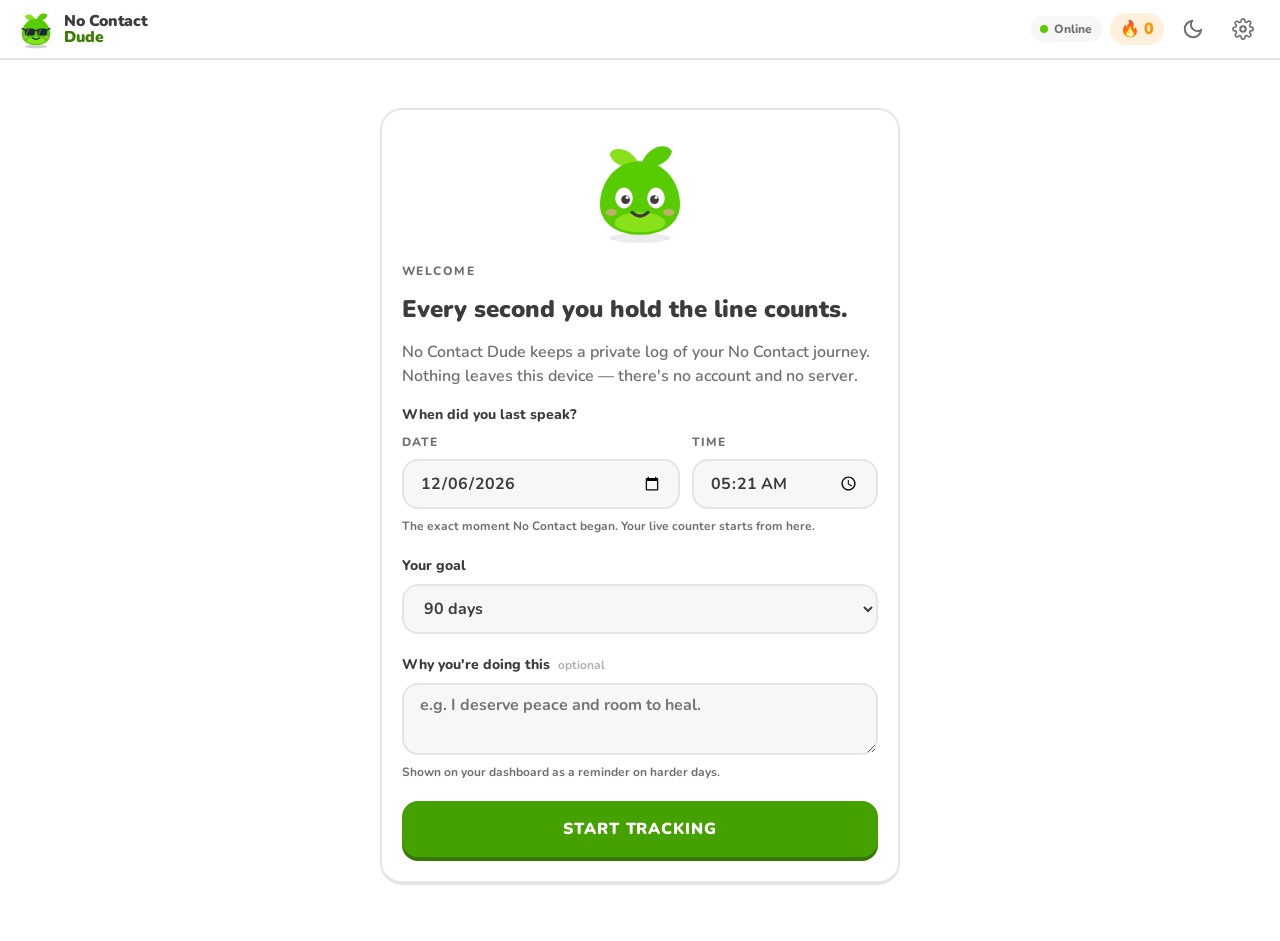
==== commit d6edb483: "Simplify the daily check-in; make the urgent-help steps take your own words - Removed the daily goal" ====
--- a/index.html
+++ b/index.html
@@ -4,7 +4,7 @@
   <meta charset="utf-8">
   <meta name="viewport" content="width=device-width, initial-scale=1, viewport-fit=cover">
   <title>No Contact Dude — No Contact Tracker</title>
-  <meta name="description" content="No Contact Dude: a private, offline-first No Contact tracker. Check-ins, streaks and urgent help stay on your device.">
+  <meta name="description" content="No Contact Dude: a private, offline-first No Contact tracker. Check-ins, your days in the app and urgent help stay on your device.">
 
   <!-- PWA -->
   <link rel="manifest" href="manifest.webmanifest">
@@ -31,6 +31,32 @@
   </script>
 </head>
 <body class="splashing">
+  <script>
+    // Watchdog: if the app has not started after a few seconds, or a script fails while starting, offer a one-tap fix
+    // (refreshes the app's files; your entries are not touched).
+    (function () {
+      function show() {
+        if (window.__ncReady || document.getElementById('fixit')) return;
+        var d = document.createElement('div');
+        d.id = 'fixit'; d.setAttribute('role', 'alert');
+        d.style.cssText = 'position:fixed;inset:0;z-index:99999;display:grid;place-content:center;gap:14px;padding:24px;text-align:center;background:#fff;color:#3c3c3c;font:700 17px/1.4 system-ui,sans-serif';
+        d.innerHTML = '<div style="font-size:44px">🔧</div><div style="font-size:20px;font-weight:900">The app needs a quick refresh</div>' +
+          '<div style="max-width:320px;margin:0 auto;font-weight:600">A new version arrived and the old files got in the way. Your entries and notes are safe.</div>' +
+          '<button id="fixitBtn" type="button" style="margin:6px auto 0;min-height:56px;padding:0 28px;border:0;border-bottom:4px solid #3d8f00;border-radius:16px;background:#58cc02;color:#fff;font:900 16px system-ui,sans-serif;letter-spacing:.06em;text-transform:uppercase">Refresh the app</button>';
+        document.body.appendChild(d);
+        document.getElementById('fixitBtn').onclick = function () {
+          this.textContent = 'Refreshing…';
+          var done = function () { location.reload(); };
+          Promise.all([
+            navigator.serviceWorker ? navigator.serviceWorker.getRegistrations().then(function (rs) { return Promise.all(rs.map(function (r) { return r.unregister(); })); }) : 0,
+            window.caches ? caches.keys().then(function (ks) { return Promise.all(ks.map(function (k) { return caches.delete(k); })); }) : 0
+          ]).then(done, done);
+        };
+      }
+      setTimeout(show, 8000);
+      window.addEventListener('error', function () { setTimeout(show, 600); });
+    })();
+  </script>
   <!-- Loading screen: shown on launch while the app opens (app.js fades it out) -->
   <div id="splash" class="splash" role="status" aria-label="Loading No Contact Dude">
     <div class="splash-bg" aria-hidden="true">
@@ -91,6 +117,7 @@
     </svg>
   </template>
 
+  <div class="scroller" id="scroller">
   <header class="topbar">
     <div class="brand">
       <span class="brand-mark logo-slot" aria-hidden="true"></span>
@@ -102,7 +129,7 @@
         <svg viewBox="0 0 24 24" width="16" height="16" aria-hidden="true"><path d="M12 3v12m0 0-4-4m4 4 4-4M5 21h14" fill="none" stroke="currentColor" stroke-width="2.4" stroke-linecap="round" stroke-linejoin="round"/></svg>
         Install
       </button>
-      <span class="streak-chip" id="streakChip" title="Check-in streak" aria-label="Check-in streak"><span aria-hidden="true">🔥</span><b id="streakChipNum">0</b></span>
+      <span class="streak-chip" id="streakChip" title="Days in a row you opened the app" aria-label="Days in a row you opened the app"><span aria-hidden="true">🔥</span><b id="streakChipNum">0</b></span>
       <button class="icon-btn" id="themeBtn" aria-label="Toggle dark mode">
         <svg viewBox="0 0 24 24" width="22" height="22" aria-hidden="true"><path d="M21 12.8A9 9 0 1 1 11.2 3a7 7 0 0 0 9.8 9.8Z" fill="none" stroke="currentColor" stroke-width="2.2" stroke-linejoin="round"/></svg>
       </button>
@@ -219,18 +246,9 @@
         <section class="card week-card" aria-labelledby="weekTitle">
           <div class="card-head">
             <h2 id="weekTitle">This week</h2>
-            <span class="streak-pill" id="weekStreak">🔥 0-day streak</span>
+            <span class="streak-pill" id="weekStreak">🔥 0 days in the app</span>
           </div>
           <div class="week" id="weekStrip" role="group" aria-label="Your last 7 days. Tap a day to open it."></div>
-        </section>
-
-        <section class="card goal-card" aria-labelledby="goalTitle">
-          <div class="card-head">
-            <h2 id="goalTitle">Daily goal</h2>
-            <span class="badge" id="goalBadge">0/3</span>
-          </div>
-          <div class="bar" id="goalBar" role="progressbar" aria-label="Daily goal progress" aria-valuemin="0" aria-valuemax="3" aria-valuenow="0"><span id="goalFill"></span></div>
-          <ul class="goal-steps" id="goalSteps"></ul>
         </section>
 
         <section class="card checkin" aria-labelledby="checkinTitle">
@@ -300,37 +318,16 @@
               <button class="btn btn-urgent btn-sm" type="button" id="urgeAlertBtn">Open urgent help</button>
             </div>
 
+            <label class="field note-field">
+              <span class="field-label">How do I feel? <span class="optional">just write</span></span>
+              <textarea name="note" class="autosize" rows="7" maxlength="2000" placeholder="Random thoughts, how I feel right now, anything at all…"></textarea>
+              <span class="field-hint"><output id="noteCount">0</output>/2000</span>
+            </label>
+
             <details class="more">
               <summary><span class="more-ico" aria-hidden="true">🌪️</span><span class="more-title">What triggered you?</span><span class="more-count" id="triggerCount"></span></summary>
               <div class="more-body"><div class="picks" id="triggerPicks"></div>
                 <label class="field" id="triggerOtherField" hidden><span class="field-label">What was it? <span class="optional">optional</span></span><textarea name="triggerOther" class="autosize" rows="3" maxlength="1000" placeholder="Write as much as you need. This is just for you."></textarea><span class="field-hint"><span id="triggerOtherCount">0</span>/1000</span></label></div>
-            </details>
-
-            <details class="more">
-              <summary><span class="more-ico" aria-hidden="true">🌟</span><span class="more-title">Wins today</span><span class="more-count" id="winCount"></span></summary>
-              <div class="more-body"><p class="field-hint">Small things count. Pick all that you did.</p><div class="picks" id="winPicks"></div></div>
-            </details>
-
-            <details class="more">
-              <summary><span class="more-ico" aria-hidden="true">🛌</span><span class="more-title">Sleep and energy</span><span class="more-count" id="bodyCount"></span></summary>
-              <div class="more-body">
-                <fieldset class="field-group"><legend class="field-label">Hours of sleep</legend><div class="picks picks-row" id="sleepPicks"></div></fieldset>
-                <fieldset class="field-group"><legend class="field-label">Energy</legend><div class="picks picks-row" id="energyPicks"></div></fieldset>
-              </div>
-            </details>
-
-            <details class="more" open>
-              <summary><span class="more-ico" aria-hidden="true">✍️</span><span class="more-title">Reflection</span></summary>
-              <div class="more-body">
-                <label class="field"><span class="field-label">One good thing today <span class="optional">optional</span></span><textarea name="good" class="autosize" rows="2" maxlength="140" placeholder="Even something tiny"></textarea></label>
-                <label class="field"><span class="field-label">Tomorrow I will… <span class="optional">optional</span></span><textarea name="tomorrow" class="autosize" rows="2" maxlength="140" placeholder="One small plan"></textarea></label>
-                <div class="field">
-                  <span class="field-label">Note <span class="optional">optional</span></span>
-                  <div class="prompts" id="promptChips" aria-label="Writing prompts"></div>
-                  <textarea name="note" class="autosize" rows="8" maxlength="2000" placeholder="What helped today? What was hard? Write as much as you like."></textarea>
-                  <span class="field-hint"><output id="noteCount">0</output>/2000</span>
-                </div>
-              </div>
             </details>
 
             <label class="field" id="dateField">
@@ -383,7 +380,7 @@
         <h1 class="page-title">Progress</h1>
         <section class="stats" aria-label="Statistics">
           <div class="stat"><span class="stat-ico" aria-hidden="true">🏆</span><span class="stat-value" id="statLongest">0</span><span class="stat-label">Longest run</span><span class="stat-sub">days</span></div>
-          <div class="stat"><span class="stat-ico" aria-hidden="true">🔥</span><span class="stat-value" id="statStreak">0</span><span class="stat-label">Check-in streak</span><span class="stat-sub">days in a row</span></div>
+          <div class="stat"><span class="stat-ico" aria-hidden="true">🔥</span><span class="stat-value" id="statStreak">0</span><span class="stat-label">Days in the app</span><span class="stat-sub">in a row</span></div>
           <div class="stat"><span class="stat-ico" aria-hidden="true">✅</span><span class="stat-value" id="statTotal">0</span><span class="stat-label">Check-ins</span><span class="stat-sub" id="statTotalSub">logged</span></div>
           <div class="stat"><span class="stat-ico" id="statMoodIco" aria-hidden="true">🙂</span><span class="stat-value" id="statMood">—</span><span class="stat-label">Mood, last 7</span><span class="stat-sub" id="statUrge">avg urge —</span></div>
         </section>
@@ -420,17 +417,32 @@
           <svg viewBox="0 0 24 24" width="20" height="20" aria-hidden="true"><path d="M12 3 2.5 20h19L12 3Zm0 6v5m0 3v.01" fill="none" stroke="currentColor" stroke-width="2.4" stroke-linecap="round" stroke-linejoin="round"/></svg>
           I want to reach out right now
         </button>
-      </section>
+        <button type="button" class="btn btn-ghost btn-block" id="urgeNotesBtn">📒 My urge notes</button>
+      </section>
+
+        <section class="card check-card" aria-labelledby="checkCardTitle">
+          <h2 id="checkCardTitle">Want to check on him?</h2>
+          <p class="muted small">Looking will not change anything. Pick what you are tempted to open, and take one minute first.</p>
+          <div class="tools">
+            <button type="button" class="tool" data-check="account"><span class="tool-ico" aria-hidden="true">👤</span><strong>His account</strong><small>Social media</small></button>
+            <button type="button" class="tool" data-check="group"><span class="tool-ico" aria-hidden="true">👥</span><strong>The group</strong><small>Chat or community</small></button>
+            <button type="button" class="tool tool-wide" data-check="gmail"><span class="tool-ico" aria-hidden="true">✉️</span><strong>My Gmail</strong><small>Looking for a message from him</small></button>
+          </div>
+          <div class="check-pending" id="checkPending" hidden></div>
+          <p class="muted small check-count" id="checkCount" hidden></p>
+          <button type="button" class="btn btn-ghost btn-block" id="notesBtn">📒 My notes</button>
+        </section>
 
         <section class="card game-card" aria-labelledby="gameCardTitle">
           <h2 id="gameCardTitle">Distract me</h2>
           <p class="muted small">Give your hands and mind something else to do for a few minutes. The urge will pass.</p>
           <div class="tools">
+            <button type="button" class="tool" data-game="swipe"><span class="tool-ico" aria-hidden="true">👋</span><strong>Swipe away</strong><small>Clear your mind</small></button>
             <button type="button" class="tool" data-game="bubbles"><span class="tool-ico" aria-hidden="true">🫧</span><strong>Count &amp; pop</strong><small>Drifting bubbles</small></button>
             <button type="button" class="tool" data-game="sort"><span class="tool-ico" aria-hidden="true">🧪</span><strong>Sort</strong><small>Pour the colours</small></button>
             <button type="button" class="tool" data-game="echo"><span class="tool-ico" aria-hidden="true">🔔</span><strong>Echo</strong><small>Repeat the pattern</small></button>
             <button type="button" class="tool" data-game="memory" id="playMemory"><span class="tool-ico" aria-hidden="true">🃏</span><strong>Memory match</strong><span class="pick-best" data-best="memory"></span><small>Find the pairs</small></button>
-            <button type="button" class="tool tool-wide" data-game="merge" id="playMerge"><span class="tool-ico" aria-hidden="true">🔢</span><strong>Merge</strong><small>Swipe and combine numbers</small></button>
+            <button type="button" class="tool" data-game="merge" id="playMerge"><span class="tool-ico" aria-hidden="true">🔢</span><strong>Merge</strong><small>Swipe and combine numbers</small></button>
           </div>
         </section>
 
@@ -462,6 +474,7 @@
       </div>
     </div>
   </main>
+  </div>
 
   <!-- App-style bottom menu -->
   <nav class="tabbar" id="tabbar" aria-label="Sections">
@@ -482,7 +495,141 @@
   </nav>
 
   <!-- Urgent help: a guided, step-by-step rescue for the peak of an urge. Steps are rendered by app.js. -->
-      <dialog id="gameDialog" class="game" aria-labelledby="gameTitle"><div class="game-inner">
+        <dialog id="checkDialog" class="check" aria-labelledby="checkTitle"><div class="check-inner">
+    <header class="check-top">
+      <button class="game-nav" type="button" id="checkBack" aria-label="Back" hidden><svg viewBox="0 0 24 24" width="22" height="22" aria-hidden="true"><path d="M15 5 8 12l7 7" fill="none" stroke="currentColor" stroke-width="3" stroke-linecap="round" stroke-linejoin="round"/></svg></button>
+      <div class="step-dots" id="checkDots" role="presentation"></div>
+      <h2 id="checkTitle" class="sr-only" tabindex="-1">Before you look</h2>
+      <button class="game-nav" type="button" id="checkClose" aria-label="Close"><svg viewBox="0 0 24 24" width="20" height="20" aria-hidden="true"><path d="M6 6l12 12M18 6 6 18" fill="none" stroke="currentColor" stroke-width="3" stroke-linecap="round"/></svg></button>
+    </header>
+    <div class="check-body">
+      <section id="cs-truth" class="check-stage">
+        <h3 class="check-big">Before you look</h3>
+        <div class="disclaimer" role="note">
+          <strong>🛑 Looking at <span id="checkWhat">his account</span> will not change anything.</strong>
+          <ul>
+            <li>Nothing you find will fix it, explain it or make it hurt less.</li>
+            <li>You do not need to say anything to him. You never owe him a message.</li>
+            <li id="checkLine"></li>
+          </ul>
+        </div>
+        <h3 class="check-h">Remember how it really ended</h3>
+        <div id="hurtList" class="hurt-list"></div>
+        <p class="muted small" id="hurtEmpty">Write the words he said that hurt, exactly as he said them. They stay on this device and are part of your backup.</p>
+        <button type="button" class="btn btn-ghost btn-sm" id="hurtOpen">✏️ Edit</button>
+        <div id="hurtEdit" hidden>
+          <label class="field"><span class="field-label">One per line</span><textarea id="hurtText" rows="4" maxlength="1600" placeholder="His words, one per line"></textarea></label>
+          <button type="button" class="btn btn-primary btn-sm" id="hurtSave">Save</button>
+        </div>
+      </section>
+      <section id="cs-why" class="check-stage" hidden>
+        <h3 class="check-big">Why do you want to reach out right now?</h3>
+        <p class="muted">Write it down, honestly. Even one line. It is saved in your notes so you can read it later.</p>
+        <label class="field"><span class="sr-only">Why do you want to reach out right now</span><textarea id="whyText" rows="5" maxlength="1000" placeholder="Right now I want to check because…"></textarea></label>
+        <div class="picks" id="whyStarters" aria-label="Ways to begin"></div>
+      </section>
+      <section id="cs-faith" class="check-stage" hidden>
+        <div class="faith">
+          <i class="ray r1"></i><i class="ray r2"></i><i class="ray r3"></i>
+          <div class="calm-orb" aria-hidden="true"></div>
+          <p class="faith-text" id="thoughtText"></p>
+        </div>
+        <button type="button" class="btn btn-ghost btn-sm" id="thoughtEditBtn">✏️ Change this thought</button>
+        <div id="thoughtEdit" hidden>
+          <label class="field"><span class="field-label">Your thought</span><textarea id="thoughtInput" rows="4" maxlength="400"></textarea></label>
+          <button type="button" class="btn btn-primary btn-sm" id="thoughtSave">Save</button>
+        </div>
+      </section>
+      <section id="cs-ask" class="check-stage" hidden>
+        <h3 class="check-big" id="askTitle">Do you still want to check?</h3>
+        <div id="echoList" class="echo-list"></div>
+        <button type="button" class="btn btn-primary btn-lg btn-block" id="askNo">No. I do not want to</button>
+        <button type="button" class="btn btn-ghost btn-lg btn-block" id="askYes">Yes, I still do</button>
+      </section>
+      <section id="cs-swipe" class="check-stage" hidden>
+        <div class="flick-pips" id="flickPips" aria-hidden="true"></div>
+        <div class="mind" id="mindStage">
+          <i class="thought t1"></i><i class="thought t2"></i><i class="thought t3"></i>
+          <button type="button" class="him" id="himToken" aria-label="Him. Swipe him out of your mind, or press Enter to push him away">
+            <svg viewBox="0 0 100 100" aria-hidden="true"><circle cx="50" cy="38" r="17"/><path d="M16 92c2-24 17-34 34-34s32 10 34 34Z"/></svg>
+            <span class="him-badge" aria-hidden="true">👤</span>
+          </button>
+          <div class="mind-empty" aria-hidden="true"><svg class="bloom" viewBox="0 0 200 200" aria-hidden="true">
+            <defs>
+              <radialGradient id="bloomGlow" cx="50%" cy="50%" r="50%"><stop offset="0" stop-color="#fff6d8" stop-opacity=".95"/><stop offset=".5" stop-color="#ffd98a" stop-opacity=".45"/><stop offset="1" stop-color="#ffd98a" stop-opacity="0"/></radialGradient>
+              <linearGradient id="bloomPetal" x1="0" y1="1" x2="0" y2="0"><stop offset="0" stop-color="#ff9ec7"/><stop offset=".55" stop-color="#ffc9a8"/><stop offset="1" stop-color="#fff0c4"/></linearGradient>
+              <linearGradient id="bloomPetal2" x1="0" y1="1" x2="0" y2="0"><stop offset="0" stop-color="#c8a2ff"/><stop offset="1" stop-color="#ffe3f0"/></linearGradient>
+            </defs>
+            <circle class="b-glow" cx="100" cy="100" r="96" fill="url(#bloomGlow)"/>
+            <g class="b-ring"><circle cx="100" cy="100" r="82" fill="none" stroke="#fff" stroke-opacity=".5" stroke-width="1.5" stroke-dasharray="2 7" stroke-linecap="round"/></g>
+            <g class="b-petals back"><path d="M100 100C80 74 82 36 100 16c18 20 20 58 0 84Z" transform="rotate(22.5 100 100)" fill="url(#bloomPetal2)" fill-opacity=".8"/><path d="M100 100C80 74 82 36 100 16c18 20 20 58 0 84Z" transform="rotate(67.5 100 100)" fill="url(#bloomPetal2)" fill-opacity=".8"/><path d="M100 100C80 74 82 36 100 16c18 20 20 58 0 84Z" transform="rotate(112.5 100 100)" fill="url(#bloomPetal2)" fill-opacity=".8"/><path d="M100 100C80 74 82 36 100 16c18 20 20 58 0 84Z" transform="rotate(157.5 100 100)" fill="url(#bloomPetal2)" fill-opacity=".8"/><path d="M100 100C80 74 82 36 100 16c18 20 20 58 0 84Z" transform="rotate(202.5 100 100)" fill="url(#bloomPetal2)" fill-opacity=".8"/><path d="M100 100C80 74 82 36 100 16c18 20 20 58 0 84Z" transform="rotate(247.5 100 100)" fill="url(#bloomPetal2)" fill-opacity=".8"/><path d="M100 100C80 74 82 36 100 16c18 20 20 58 0 84Z" transform="rotate(292.5 100 100)" fill="url(#bloomPetal2)" fill-opacity=".8"/><path d="M100 100C80 74 82 36 100 16c18 20 20 58 0 84Z" transform="rotate(337.5 100 100)" fill="url(#bloomPetal2)" fill-opacity=".8"/></g>
+            <g class="b-petals front"><path d="M100 100C78 70 82 32 100 8c18 24 22 62 0 92Z" transform="rotate(0 100 100)" fill="url(#bloomPetal)" fill-opacity=".95"/><path d="M100 100C78 70 82 32 100 8c18 24 22 62 0 92Z" transform="rotate(45 100 100)" fill="url(#bloomPetal)" fill-opacity=".95"/><path d="M100 100C78 70 82 32 100 8c18 24 22 62 0 92Z" transform="rotate(90 100 100)" fill="url(#bloomPetal)" fill-opacity=".95"/><path d="M100 100C78 70 82 32 100 8c18 24 22 62 0 92Z" transform="rotate(135 100 100)" fill="url(#bloomPetal)" fill-opacity=".95"/><path d="M100 100C78 70 82 32 100 8c18 24 22 62 0 92Z" transform="rotate(180 100 100)" fill="url(#bloomPetal)" fill-opacity=".95"/><path d="M100 100C78 70 82 32 100 8c18 24 22 62 0 92Z" transform="rotate(225 100 100)" fill="url(#bloomPetal)" fill-opacity=".95"/><path d="M100 100C78 70 82 32 100 8c18 24 22 62 0 92Z" transform="rotate(270 100 100)" fill="url(#bloomPetal)" fill-opacity=".95"/><path d="M100 100C78 70 82 32 100 8c18 24 22 62 0 92Z" transform="rotate(315 100 100)" fill="url(#bloomPetal)" fill-opacity=".95"/></g>
+            <circle cx="100" cy="100" r="15" fill="#fff6d8"/><circle cx="100" cy="100" r="8" fill="#ffd25a"/>
+          </svg></div>
+        </div>
+        <p class="balloon-note" id="flickNote" aria-live="polite"></p>
+        <button type="button" class="btn btn-ghost btn-sm" id="pushBtn">Push him away</button>
+      </section>
+      <section id="cs-calm" class="check-stage" hidden>
+        <div class="calm-card"><p class="calm-ico" aria-hidden="true">🌿</p><h3>He is not here.</h3>
+          <p>That space in your mind is yours again. Notice how quiet it is. Take one slow breath in, and let it out.</p>
+          <p class="win-badge" id="calmCount"></p></div>
+        <button type="button" class="btn btn-primary btn-lg btn-block" id="calmDone">I am okay</button>
+        <button type="button" class="btn btn-ghost btn-lg btn-block" id="calmGame">🎮 Play something calm</button>
+      </section>
+      <section id="cs-wait" class="check-stage" hidden>
+        <h3 class="check-big">Wait twenty minutes</h3>
+        <p class="muted">Urges peak and pass. Do something else, then come back and answer again.</p>
+        <div class="wait-ring">
+          <svg viewBox="0 0 160 160" aria-hidden="true"><circle class="w-track" cx="80" cy="80" r="70"/><circle class="w-fill" id="waitRing" cx="80" cy="80" r="70"/></svg>
+          <div class="wait-mid"><b id="waitClock">20:00</b><span>until you ask yourself again</span></div>
+          <div class="calm-orb small" aria-hidden="true"></div>
+        </div>
+        <button type="button" class="btn btn-primary btn-lg btn-block" id="waitGame">🎮 Play something calm</button>
+        <button type="button" class="btn btn-ghost btn-lg btn-block" id="waitLater">Close. I will come back</button>
+      </section>
+      <section id="cs-report" class="check-stage" hidden>
+        <h3 class="check-big">Write a short report</h3>
+        <p class="muted">It is your choice, and you will not be judged. Looking is information. Write it down so next time you can read it.</p>
+        <label class="field"><span class="field-label">Why did I need to check, and what was the real reason?</span><textarea id="repReason" rows="3" maxlength="1000"></textarea></label>
+        <label class="field"><span class="field-label">How did I feel afterwards?</span><textarea id="repFelt" rows="3" maxlength="1000" placeholder="Write it after you look. Be honest."></textarea></label>
+        <button type="button" class="btn btn-primary btn-lg btn-block" id="repSave">Save my report</button>
+        <button type="button" class="btn btn-ghost btn-lg btn-block" id="repLater">I will write how I felt after I look</button>
+      </section>
+      <section id="cs-done" class="check-stage" hidden>
+        <div class="calm-card"><p class="calm-ico" aria-hidden="true">📒</p><h3>Saved.</h3>
+          <p>Thank you for being honest. Your note is saved and you can edit it any time. Next time you ask yourself this question, you will see what you wrote.</p></div>
+        <button type="button" class="btn btn-primary btn-lg btn-block" id="doneClose">Done</button>
+        <button type="button" class="btn btn-ghost btn-lg btn-block" id="doneNotes">📒 See my notes</button>
+      </section>
+      <section id="cs-notes" class="check-stage" hidden>
+        <h3 class="check-big">My notes</h3>
+        <p class="muted small" id="notesEmpty">Nothing here yet. When you pause before checking on him, what you write is saved here.</p>
+        <ul class="notes-list" id="notesList"></ul>
+      </section>
+      <section id="cs-urges" class="check-stage" hidden>
+        <h3 class="check-big">My urge notes</h3>
+        <p class="muted small" id="urgesEmpty">Nothing here yet. When you go through the urgent-help steps, what you write and how you felt is saved here.</p>
+        <ul class="notes-list" id="urgesList"></ul>
+      </section>
+      <section id="cs-uedit" class="check-stage" hidden>
+        <h3 class="check-big">Edit urge note</h3>
+        <label class="field" id="ueOtherField"><span class="field-label">What was pulling at me, in my words</span><textarea id="ueOther" rows="3" maxlength="500"></textarea></label>
+        <label class="field"><span class="field-label">What I did</span><textarea id="ueDid" rows="4" maxlength="800"></textarea></label>
+        <button type="button" class="btn btn-primary btn-lg btn-block" id="ueSave">Save changes</button>
+      </section>
+      <section id="cs-edit" class="check-stage" hidden>
+        <h3 class="check-big">Edit note</h3>
+        <label class="field"><span class="field-label">Why I wanted to reach out</span><textarea id="editWhy" rows="3" maxlength="1000"></textarea></label>
+        <label class="field"><span class="field-label">The real reason</span><textarea id="editReason" rows="3" maxlength="1000"></textarea></label>
+        <label class="field"><span class="field-label">How I felt afterwards</span><textarea id="editFelt" rows="3" maxlength="1000"></textarea></label>
+        <label class="field"><span class="field-label">How did it end?</span><select id="editOutcome"><option value="resisted">I did not look</option><option value="waited">I waited, then did not look</option><option value="checked">I looked</option></select></label>
+        <button type="button" class="btn btn-primary btn-lg btn-block" id="editSave">Save changes</button>
+      </section>
+    </div>
+    <footer class="check-foot" id="checkFoot"><button type="button" class="btn btn-primary btn-lg btn-block" id="checkNext">Continue</button></footer>
+  </div></dialog>
+  <dialog id="gameDialog" class="game" aria-labelledby="gameTitle"><div class="game-inner">
     <header class="game-top">
       <button class="game-nav" type="button" id="gameBack" aria-label="Back to games" hidden><svg viewBox="0 0 24 24" width="22" height="22" aria-hidden="true"><path d="M15 5 8 12l7 7" fill="none" stroke="currentColor" stroke-width="3" stroke-linecap="round" stroke-linejoin="round"/></svg></button>
       <h2 id="gameTitle" tabindex="-1">Distract me</h2>
@@ -492,6 +639,7 @@
       <p class="muted">Pick one. All of them are calm, and none can be lost for good.</p>
       <button type="button" class="game-pick" id="gamePickMemory"><span aria-hidden="true">🃏</span><strong>Memory match</strong><small>Flip cards and find the pairs. Four levels, no timer.</small></button>
       <button type="button" class="game-pick" id="gamePickMerge"><span aria-hidden="true">🔢</span><strong>Merge</strong><span class="pick-best" data-best="merge"></span><small>Swipe the tiles and combine equal numbers. Chase your best score.</small></button>
+      <button type="button" class="game-pick" data-pick="swipe"><span aria-hidden="true">👋</span><strong>Swipe away</strong><span class="pick-best" data-best="swipe"></span><small>Figures drift into your mind. Swipe across them to knock them away before they arrive. Breathe, clear all, build combos.</small></button>
       <button type="button" class="game-pick" data-pick="bubbles"><span aria-hidden="true">🫧</span><strong>Count &amp; pop</strong><span class="pick-best" data-best="bubbles"></span><small>Slow-drifting bubbles. Pop them in order, 1, 2, 3… Soft focus, soft colours.</small></button>
       <button type="button" class="game-pick" data-pick="sort"><span aria-hidden="true">🧪</span><strong>Sort</strong><span class="pick-best" data-best="sort"></span><small>Pour the colours until each tube holds one. No timer, undo any time.</small></button>
       <button type="button" class="game-pick" data-pick="echo"><span aria-hidden="true">🔔</span><strong>Echo</strong><span class="pick-best" data-best="echo"></span><small>Watch glowing orbs sing a pattern, then play it back. It asks for your full attention.</small></button>
@@ -517,6 +665,7 @@
     <section id="gameEcho" class="game-view" hidden></section>
     <section id="gameSort" class="game-view" hidden></section>
     <section id="gameBubbles" class="game-view" hidden></section>
+    <section id="gameSwipe" class="game-view" hidden></section>
   </div></dialog>
   <dialog id="daysDialog" class="days" aria-labelledby="daysTitle"><div class="days-inner">
     <header class="days-top"><h2 id="daysTitle" tabindex="-1">Your days</h2>
--- a/css/styles.css
+++ b/css/styles.css
@@ -114,8 +114,14 @@
 
 /* Hide the scroll bar on phones and tablets (the page still scrolls; desktop keeps its bar) */
 @media (max-width: 760px), (pointer: coarse) {
-  html, body, dialog, .calendar-wrap, .rescue-body, .entry-body, .edit-body, textarea { scrollbar-width: none; -ms-overflow-style: none; }
-  html::-webkit-scrollbar, body::-webkit-scrollbar, dialog::-webkit-scrollbar, .calendar-wrap::-webkit-scrollbar, .rescue-body::-webkit-scrollbar, .entry-body::-webkit-scrollbar, .edit-body::-webkit-scrollbar, textarea::-webkit-scrollbar { display: none; width: 0; height: 0; }
+  * { scrollbar-width: none; -ms-overflow-style: none; }
+  *::-webkit-scrollbar { display: none; width: 0; height: 0; background: transparent; }
+  /* while a pop-up is open the page behind must not scroll (its scroll line used to peek out at the edge) */
+  html:has(dialog[open]), body:has(dialog[open]) { overflow: hidden; }
+  /* The page scrolls inside this box, not in the window. Samsung Internet draws its own scroll line for the window
+     that CSS cannot hide; for a box, the bar is drawn at the box's right edge, which is pushed 32px off screen. */
+  html, body { height: 100%; overflow: hidden; }
+  .scroller { position: fixed; top: 0; left: 0; bottom: 0; width: calc(100% + 32px); padding-right: 32px; box-sizing: border-box; overflow-x: hidden; overflow-y: auto; overscroll-behavior-y: contain; -webkit-overflow-scrolling: touch; }
 }
 
 .muted { color: var(--color-muted); font-weight: 600; }
@@ -178,7 +184,7 @@
   text-decoration: none; white-space: nowrap; max-width: 100%;
 }
 .btn:hover { filter: brightness(1.05); }
-.btn:active { transform: translateY(4px); box-shadow: 0 0 0 var(--edge); filter: none; }
+.btn:active, .btn.pressing { transform: translateY(4px); box-shadow: 0 0 0 var(--edge); filter: none; }
 .btn-primary { /* default green */ }
 .btn-ghost { --face: var(--color-surface); --edge: var(--color-border); --ink: var(--green-ink); border-color: var(--color-border); }
 .btn-ghost:hover { filter: none; background: var(--color-surface-2); }
@@ -187,7 +193,7 @@
 .btn-danger { --face: transparent; --edge: transparent; --ink: var(--red-ink); border-color: var(--red); box-shadow: 0 4px 0 color-mix(in srgb, var(--red) 55%, transparent); }
 .btn-danger:hover { filter: none; background: var(--red-soft); }
 .btn-sm { min-height: 38px; padding: 0 var(--space-4); font-size: var(--text-xs); border-radius: 12px; box-shadow: 0 3px 0 var(--edge); }
-.btn-sm:active { transform: translateY(3px); }
+.btn-sm:active, .btn-sm.pressing { transform: translateY(3px); }
 .btn-lg { min-height: 56px; font-size: 1rem; }
 .btn-block { width: 100%; }
 .btn-row { display: flex; flex-wrap: wrap; gap: var(--space-3); }
@@ -196,7 +202,7 @@
   background: transparent; border: 0; cursor: pointer; color: var(--color-muted); font-weight: 900;
   transition: background .12s;
 }
-.icon-btn:hover, .icon-btn:active { background: var(--color-surface-2); color: var(--color-strong); }
+.icon-btn:hover, .icon-btn:active, .icon-btn.pressing { background: var(--color-surface-2); color: var(--color-strong); }
 
 /* ---------- Layout ---------- */
 main { width: min(680px, 100%); margin: 0 auto; padding: var(--space-5) max(var(--space-4), env(safe-area-inset-left)) calc(112px + env(safe-area-inset-bottom)); }
@@ -313,7 +319,7 @@
 .choice { display: block; cursor: pointer; }
 .choice input, .mood-row input { position: absolute; opacity: 0; pointer-events: none; }
 .choice-card { display: flex; align-items: center; gap: var(--space-3); padding: var(--space-3) var(--space-4); border: 2px solid var(--color-border); border-bottom-width: 4px; border-radius: var(--radius-md); background: var(--color-surface); transition: all .12s var(--ease); }
-.choice:active .choice-card { transform: translateY(2px); border-bottom-width: 2px; }
+.choice:active .choice-card, .choice.pressing .choice-card { transform: translateY(2px); border-bottom-width: 2px; }
 .choice-icon { flex: none; display: grid; place-items: center; width: 38px; height: 38px; border-radius: 50%; background: var(--color-surface-2); color: var(--color-faint); font-weight: 900; }
 .choice-text { display: grid; gap: 2px; min-width: 0; }
 .choice-text strong { color: var(--color-strong); font-weight: 800; }
@@ -327,7 +333,7 @@
 .mood-row { display: grid; grid-template-columns: repeat(5, 1fr); gap: var(--space-2); }
 .mood-row label { cursor: pointer; }
 .mood-row span { display: grid; place-items: center; height: 54px; font-size: 1.6rem; border-radius: var(--radius-md); border: 2px solid var(--color-border); border-bottom-width: 4px; background: var(--color-surface); transition: all .12s var(--ease); filter: grayscale(.6); }
-.mood-row label:active span { transform: translateY(2px); border-bottom-width: 2px; }
+.mood-row label:active span, .mood-row label.pressing span { transform: translateY(2px); border-bottom-width: 2px; }
 .mood-row input:checked + span { border-color: var(--green); background: var(--green-soft); filter: none; transform: translateY(-2px); }
 .mood-scale { display: flex; justify-content: space-between; font-size: var(--text-xs); color: var(--color-faint); font-weight: 800; margin-top: var(--space-2); }
 .form-actions { display: flex; gap: var(--space-3); }
@@ -434,7 +440,7 @@
 .feel-word { font-weight: 800; color: var(--red-ink); min-height: 1.5em; }
 .chips { display: grid; grid-template-columns: repeat(2, minmax(0, 1fr)); gap: var(--space-2); }
 .chip { min-height: 46px; padding: var(--space-1) var(--space-3); line-height: 1.2; text-align: center; border: 2px solid var(--color-border); border-bottom-width: 4px; border-radius: var(--radius-full); background: var(--color-surface); color: var(--color-text); font-weight: 800; cursor: pointer; transition: all .12s var(--ease); }
-.chip:active { transform: translateY(2px); border-bottom-width: 2px; }
+.chip:active, .chip.pressing { transform: translateY(2px); border-bottom-width: 2px; }
 .chip[aria-pressed='true'] { border-color: var(--green); background: var(--green-soft); color: var(--color-strong); }
 
 /* step 2: guided breathing (JS sets data-phase and the transition length) */
@@ -450,7 +456,7 @@
 .ground { display: grid; justify-items: center; gap: var(--space-3); text-align: center; }
 .ground-line { font-weight: 900; font-size: var(--text-lg); color: var(--color-strong); }
 .sense-btn { position: relative; display: grid; place-items: center; width: 150px; height: 150px; border: 0; border-radius: 50%; background: var(--btn-green); color: var(--btn-green-text); box-shadow: 0 8px 0 var(--btn-green-shadow); cursor: pointer; transition: transform .08s, box-shadow .08s; }
-.sense-btn:active { transform: translateY(8px); box-shadow: 0 0 0 var(--btn-green-shadow); }
+.sense-btn:active, .sense-btn.pressing { transform: translateY(8px); box-shadow: 0 0 0 var(--btn-green-shadow); }
 .sense-btn b { font-size: 3.6rem; font-weight: 900; line-height: 1; }
 .sense-icon { position: absolute; top: 12px; font-size: 1.6rem; }
 .sense-btn.bump { animation: bump .25s var(--ease); }
@@ -464,7 +470,7 @@
 /* step 4: tap-to-reveal truths */
 .flips { display: grid; gap: var(--space-3); }
 .flip { display: grid; gap: var(--space-2); width: 100%; padding: var(--space-4); text-align: left; border: 2px solid var(--color-border); border-bottom-width: 4px; border-radius: var(--radius-md); background: var(--color-surface); color: var(--color-strong); font-weight: 800; cursor: pointer; transition: all .15s var(--ease); }
-.flip:active { transform: translateY(2px); border-bottom-width: 2px; }
+.flip:active, .flip.pressing { transform: translateY(2px); border-bottom-width: 2px; }
 .flip-tag { display: block; margin-bottom: 4px; font-size: var(--text-xs); text-transform: uppercase; letter-spacing: .1em; color: var(--color-faint); font-weight: 800; }
 .flip-a { display: none; padding-top: var(--space-2); border-top: 2px dashed var(--color-border); color: var(--color-text); font-weight: 700; }
 .flip.is-flipped { border-color: var(--green); background: var(--green-soft); }
@@ -557,7 +563,7 @@
   transition: background .15s var(--ease), border-color .15s var(--ease), color .15s var(--ease), transform .08s var(--ease);
 }
 .tab svg { width: 28px; height: 28px; fill: none; stroke: currentColor; stroke-width: 2.1; stroke-linecap: round; stroke-linejoin: round; }
-.tab:active { transform: scale(.95); }
+.tab:active, .tab.pressing { transform: scale(.95); }
 .tab[aria-current='page'] { color: var(--green-ink); background: var(--green-soft); border-color: var(--green); }
 .tab[aria-current='page'] svg { stroke-width: 2.4; animation: tab-pop .4s var(--ease); }
 @keyframes tab-pop { 0% { transform: scale(.7); } 60% { transform: scale(1.18); } 100% { transform: scale(1); } }
@@ -575,7 +581,7 @@
 
 .tools { display: grid; grid-template-columns: repeat(2, minmax(0, 1fr)); gap: var(--space-3); margin-top: var(--space-3); }
 .tool { display: grid; gap: 2px; justify-items: start; text-align: left; padding: var(--space-4); border: 2px solid var(--color-border); border-bottom-width: 4px; border-radius: var(--radius-lg); background: var(--color-surface); color: var(--color-strong); cursor: pointer; transition: transform .08s var(--ease), border-bottom-width .08s; }
-.tool:active { transform: translateY(2px); border-bottom-width: 2px; }
+.tool:active, .tool.pressing { transform: translateY(2px); border-bottom-width: 2px; }
 .tool-ico { font-size: 1.7rem; line-height: 1.25; }
 .tool strong { font-weight: 800; }
 .tool small { color: var(--color-muted); font-size: var(--text-xs); font-weight: 700; }
@@ -637,7 +643,7 @@
 .streak-pill { padding: 4px 12px; border-radius: var(--radius-full); background: color-mix(in srgb, var(--orange) 16%, transparent); color: var(--color-strong); font-size: var(--text-sm); font-weight: 900; }
 .week { display: grid; grid-template-columns: repeat(7, minmax(0, 1fr)); gap: 6px; }
 .wk { display: grid; justify-items: center; align-content: start; gap: 3px; min-height: 80px; padding: 8px 2px 6px; border: 2px solid var(--color-border); border-bottom-width: 4px; border-radius: 14px; background: var(--color-surface); color: var(--color-muted); font-weight: 800; cursor: pointer; transition: transform .08s var(--ease), border-bottom-width .08s; }
-.wk:active { transform: translateY(2px); border-bottom-width: 2px; }
+.wk:active, .wk.pressing { transform: translateY(2px); border-bottom-width: 2px; }
 .wk:disabled { opacity: .45; cursor: default; border-style: dashed; }
 .wk-day { font-size: .62rem; text-transform: uppercase; letter-spacing: .04em; }
 .wk-num { font-size: 1.1rem; font-weight: 900; color: var(--color-strong); line-height: 1.1; }
@@ -674,7 +680,7 @@
 .pick { cursor: pointer; }
 .pick input { position: absolute; opacity: 0; pointer-events: none; }
 .pick span { display: inline-flex; align-items: center; min-height: 42px; padding: 4px 14px; border: 2px solid var(--color-border); border-bottom-width: 4px; border-radius: var(--radius-full); background: var(--color-surface); color: var(--color-text); font-size: var(--text-sm); font-weight: 800; line-height: 1.2; transition: all .12s var(--ease); }
-.pick:active span { transform: translateY(2px); border-bottom-width: 2px; }
+.pick:active span, .pick.pressing span { transform: translateY(2px); border-bottom-width: 2px; }
 .pick input:checked + span { border-color: var(--green); background: var(--green-soft); color: var(--color-strong); }
 .pick input:focus-visible + span { outline: 3px solid var(--orange); outline-offset: 2px; }
 .prompts { display: flex; flex-wrap: wrap; gap: 6px; }
@@ -736,7 +742,7 @@
 /* ================= Recent entries: tap to read ================= */
 .log li { grid-template-columns: minmax(0, 1fr) auto; padding: 0; overflow: hidden; }
 .log-open { display: grid; grid-template-columns: auto minmax(0, 1fr) auto; gap: var(--space-3); align-items: center; width: 100%; padding: var(--space-3); border: 0; background: transparent; color: inherit; text-align: left; cursor: pointer; transition: background .12s var(--ease); }
-.log-open:hover, .log-open:active { background: color-mix(in srgb, var(--green) 10%, transparent); }
+.log-open:hover, .log-open:active, .log-open.pressing { background: color-mix(in srgb, var(--green) 10%, transparent); }
 .log-open:focus-visible { outline-offset: -3px; }
 .log-open .log-main { display: grid; gap: 2px; min-width: 0; }
 .log-open .log-title, .log-open .log-meta, .log-open .log-good, .log-open .log-note { display: block; }
@@ -797,7 +803,7 @@
 /* ---------- Your days: balloons & seconds ---------- */
 .orb-hit { position: absolute; inset: 15%; border-radius: 50%; border: 0; background: transparent; cursor: pointer; -webkit-tap-highlight-color: transparent; }
 .orb-hit:focus-visible { outline: 4px solid var(--orange); outline-offset: 4px; }
-.orb-hit:active ~ .orb, .orb-stage:has(.orb-hit:active) .orb { transform: scale(.97); }
+.orb-hit:active ~ .orb, .orb-stage:has(.orb-hit:active) .orb, .orb-hit.pressing ~ .orb, .orb-stage:has(.orb-hit.pressing) .orb { transform: scale(.97); }
 .orb-hint { font-size: var(--text-xs); font-weight: 800; color: var(--color-faint); letter-spacing: .02em; }
 
 dialog.days { padding: 0; width: min(560px, 100%); height: min(780px, 100dvh); max-height: 100dvh; overflow: hidden; overflow: clip; }
@@ -823,7 +829,7 @@
 .balloon .b-knot { width: 0; height: 0; margin-top: -1px; border-left: 5px solid transparent; border-right: 5px solid transparent; border-bottom: 7px solid var(--c); }
 .balloon .b-string { width: 2px; height: 28px; background: var(--color-border); border-radius: 2px; }
 .balloon:focus-visible { outline: 3px solid var(--orange); outline-offset: 2px; border-radius: 16px; }
-.balloon:active { transform: scale(.94); }
+.balloon:active, .balloon.pressing { transform: scale(.94); }
 .balloon.popping { animation: pop .18s ease-out forwards; }
 .balloon.gone { visibility: hidden; pointer-events: none; animation: none; }
 @keyframes bob { 0%, 100% { transform: translateY(0) rotate(-2deg); } 50% { transform: translateY(-8px) rotate(2deg); } }
@@ -905,7 +911,7 @@
 .game-pick > span[aria-hidden] { font-size: 2rem; line-height: 1.1; }
 .game-pick strong { font-size: var(--text-lg); color: var(--color-strong); }
 .game-pick small { color: var(--color-muted); font-weight: 700; }
-.game-pick:active { transform: translateY(2px); border-bottom-width: 2px; }
+.game-pick:active, .game-pick.pressing { transform: translateY(2px); border-bottom-width: 2px; }
 .game-bar { display: flex; justify-content: space-between; gap: var(--space-3); font-weight: 800; color: var(--color-muted); }
 .game-bar strong { color: var(--color-strong); font-variant-numeric: tabular-nums; }
 .game-actions { display: flex; justify-content: center; gap: var(--space-3); flex-wrap: wrap; }
@@ -938,7 +944,7 @@
 .game-view > .game-bar { flex: none; }
 .echo-board { display: grid; grid-template-columns: repeat(2, minmax(0, 1fr)); gap: var(--space-4); width: min(100%, 360px); margin: var(--space-3) auto; }
 .echo-orb { aspect-ratio: 1; border: 0; padding: 0; border-radius: 50%; background: radial-gradient(circle at 35% 30%, color-mix(in srgb, var(--c) 55%, #fff), var(--c) 70%); opacity: .38; box-shadow: inset 0 -8px 16px rgb(0 0 0 / .12); cursor: pointer; transition: opacity .15s, transform .15s, box-shadow .2s; -webkit-tap-highlight-color: transparent; position: relative; touch-action: manipulation; }
-.echo-orb.lit, .echo-orb:active { opacity: 1; transform: scale(1.06); box-shadow: 0 0 36px 10px color-mix(in srgb, var(--c) 60%, transparent), inset 0 -8px 16px rgb(0 0 0 / .1); }
+.echo-orb.lit, .echo-orb:active, .echo-orb.pressing { opacity: 1; transform: scale(1.06); box-shadow: 0 0 36px 10px color-mix(in srgb, var(--c) 60%, transparent), inset 0 -8px 16px rgb(0 0 0 / .1); }
 .echo-orb.lit i { position: absolute; inset: 0; border-radius: 50%; border: 3px solid var(--c); animation: echoring .6s ease-out forwards; }
 .echo-orb:focus-visible { outline: 3px solid var(--orange); outline-offset: 3px; }
 @keyframes echoring { to { transform: scale(1.5); opacity: 0; } }
@@ -960,7 +966,7 @@
 
 /* ---------- game polish: bigger, comfier buttons; calmer cards; smoother pours ---------- */
 dialog.game .btn-sm { min-height: 54px; padding: 0 26px; font-size: 1rem; border-radius: 16px; box-shadow: 0 4px 0 var(--edge); }
-dialog.game .btn-sm:active { transform: translateY(4px); box-shadow: none; }
+dialog.game .btn-sm:active, dialog.game .btn-sm.pressing { transform: translateY(4px); box-shadow: none; }
 dialog.game .game-actions { gap: var(--space-3); margin-top: var(--space-2); }
 dialog.game .game-actions .btn { flex: 1 1 140px; max-width: 240px; }
 dialog.game .game-top .icon-btn, .rescue-top #urgentGame { width: 48px; height: 48px; font-size: 1.3rem; }
@@ -987,7 +993,7 @@
 
 /* back / close buttons: round, bordered, drawn icons (the plain arrow glyph looked off) */
 .game-nav { flex: none; display: grid; place-items: center; width: 48px; height: 48px; border-radius: 50%; border: 2px solid var(--color-border); border-bottom-width: 4px; background: var(--color-surface); color: var(--color-muted); cursor: pointer; -webkit-tap-highlight-color: transparent; }
-.game-nav:active { transform: translateY(2px); border-bottom-width: 2px; }
+.game-nav:active, .game-nav.pressing { transform: translateY(2px); border-bottom-width: 2px; }
 .game-nav:hover { color: var(--color-strong); }
 .game-nav:focus-visible { outline: 3px solid var(--orange); outline-offset: 2px; }
 .game-nav[hidden] { display: none; }
@@ -996,6 +1002,166 @@
 /* Merge arrows laid out like a real d-pad: up on top, left / down / right underneath */
 .merge-pad { display: grid; grid-template-columns: repeat(3, 76px); grid-template-areas: ". up ." "left down right"; gap: var(--space-2); justify-content: center; margin-inline: auto; }
 .pad-btn { display: grid; place-items: center; height: 68px; border-radius: 18px; border: 2px solid var(--color-border); border-bottom-width: 5px; background: var(--color-surface); color: var(--green-ink); cursor: pointer; -webkit-tap-highlight-color: transparent; touch-action: manipulation; }
-.pad-btn:active { transform: translateY(3px); border-bottom-width: 2px; background: var(--green-soft); }
+.pad-btn:active, .pad-btn.pressing { transform: translateY(3px); border-bottom-width: 2px; background: var(--green-soft); }
 .pad-btn:focus-visible { outline: 3px solid var(--orange); outline-offset: 2px; }
 .pad-up { grid-area: up; } .pad-left { grid-area: left; } .pad-down { grid-area: down; } .pad-right { grid-area: right; }
+
+/* ---------- Want to check on him? ---------- */
+.check-card .tools { margin-top: var(--space-2); }
+.check-count { margin: var(--space-3) 0 0; font-weight: 800; color: var(--green-ink); }
+.check-count[hidden] { display: none; }
+dialog.check { padding: 0; width: min(540px, 100%); height: min(800px, 100dvh); max-height: 100dvh; overflow: hidden; overflow: clip; }
+dialog.check[open] { display: flex; }
+@media (max-width: 580px) { dialog.check { width: 100%; max-width: 100%; height: 100dvh; border-radius: 0; border-width: 0; } }
+.check-inner { display: flex; flex-direction: column; width: 100%; min-width: 0; min-height: 0; }
+.check-top { display: flex; align-items: center; justify-content: space-between; gap: var(--space-3); padding: calc(var(--space-3) + env(safe-area-inset-top)) var(--space-5) var(--space-2); }
+.check-top h2 { margin: 0; font-size: var(--text-lg); }
+.check-body { flex: 1; min-height: 0; overflow-y: auto; padding: var(--space-2) var(--space-5) calc(var(--space-5) + env(safe-area-inset-bottom)); }
+.check-stage { display: grid; gap: var(--space-4); align-content: start; }
+.check-stage[hidden] { display: none; }
+.disclaimer { padding: var(--space-4) var(--space-5); border-radius: var(--radius-md); border: 2px solid color-mix(in srgb, var(--red) 55%, var(--color-border)); border-bottom-width: 4px; background: color-mix(in srgb, var(--red) 8%, var(--color-surface)); display: grid; gap: var(--space-2); }
+.disclaimer strong { color: var(--color-strong); font-size: var(--text-lg); overflow-wrap: anywhere; }
+.disclaimer ul { margin: 0; padding-left: 1.2em; display: grid; gap: var(--space-2); color: var(--color-text); font-weight: 700; }
+.check-h { margin: var(--space-2) 0 0; font-size: var(--text-lg); color: var(--color-strong); }
+.hurt-list { display: grid; gap: var(--space-2); }
+.hurt { margin: 0; padding: var(--space-3) var(--space-4); border-left: 5px solid var(--red); border-radius: 0 var(--radius-md) var(--radius-md) 0; background: var(--tile); font-weight: 800; font-style: italic; color: var(--color-strong); overflow-wrap: anywhere; }
+.reason-reply { margin: 0; min-height: 1.4em; font-weight: 800; color: var(--green-ink); overflow-wrap: anywhere; }
+.check-stage textarea { width: 100%; }
+.flick-pips { display: flex; justify-content: center; gap: var(--space-2); }
+.flick-pips i { width: 14px; height: 14px; border-radius: 50%; background: var(--color-border); transition: background .3s, transform .3s; }
+.flick-pips i.on { background: var(--green); transform: scale(1.25); }
+.mind { --calm: 0; position: relative; height: min(52dvh, 360px); min-height: 260px; border-radius: 28px; overflow: hidden; touch-action: none; user-select: none; -webkit-user-select: none;
+  background: radial-gradient(circle at 50% 40%, color-mix(in srgb, #fff6d8 calc(var(--calm) * 90%), #4a3b73), transparent 70%), color-mix(in srgb, #cfeaff calc(var(--calm) * 100%), #231c3d); transition: background 1s; }
+.mind.hit { animation: mindthud .22s ease-out; }
+@keyframes mindthud { 30% { transform: scale(.985); } }
+.thought { position: absolute; border-radius: 50%; background: rgb(255 255 255 / .1); animation: thoughtdrift 9s ease-in-out infinite alternate; pointer-events: none; }
+.t1 { width: 90px; height: 90px; left: 8%; top: 12%; } .t2 { width: 56px; height: 56px; right: 12%; top: 22%; animation-delay: -3s; } .t3 { width: 120px; height: 120px; right: 20%; bottom: 8%; animation-delay: -6s; }
+@keyframes thoughtdrift { to { transform: translate(14px, -18px) scale(1.12); } }
+.him { position: absolute; left: 50%; top: 50%; width: 124px; height: 124px; margin: -62px 0 0 -62px; padding: 0; border: 0; border-radius: 50%; cursor: grab; touch-action: none; -webkit-tap-highlight-color: transparent;
+  background: radial-gradient(circle at 35% 28%, #8a8399, #4b4560 70%); box-shadow: 0 10px 30px rgb(0 0 0 / .35), inset 0 -8px 16px rgb(0 0 0 / .25); will-change: transform; }
+.him.held { cursor: grabbing; }
+.him svg { width: 100%; height: 100%; fill: rgb(255 255 255 / .55); }
+.him-badge { position: absolute; right: -4px; bottom: -4px; width: 40px; height: 40px; display: grid; place-items: center; border-radius: 50%; background: var(--color-surface); font-size: 1.3rem; box-shadow: 0 2px 6px rgb(0 0 0 / .3); }
+.him:focus-visible { outline: 4px solid var(--orange); outline-offset: 4px; }
+.him[hidden] { display: none; }
+.puff { position: absolute; width: 10px; height: 10px; margin: -5px; border-radius: 50%; background: rgb(255 255 255 / .85); pointer-events: none; animation: puff .65s ease-out forwards; }
+@keyframes puff { to { transform: translate(var(--x), var(--y)) scale(.2); opacity: 0; } }
+.mind-empty { position: absolute; inset: 0; display: grid; place-items: center; margin: 0; font-size: 4rem; opacity: 0; transform: scale(.4); transition: opacity 1s, transform 1s; pointer-events: none; }
+.mind.empty .mind-empty { opacity: 1; transform: scale(1); }
+.mind.empty .thought { background: rgb(255 255 255 / .55); }
+.calm-card { text-align: center; padding: var(--space-6) var(--space-5); border-radius: var(--radius-md); background: linear-gradient(180deg, var(--green-soft), var(--tile)); display: grid; gap: var(--space-2); }
+.calm-card h3 { margin: 0; font-size: var(--text-xl, 1.5rem); color: var(--color-strong); }
+.calm-ico { margin: 0; font-size: 3rem; animation: pulse-soft 4s ease-in-out infinite; }
+@media (prefers-reduced-motion: reduce) { .thought, .calm-ico, .mind.hit { animation: none; } .mind, .mind-empty, .flick-pips i { transition: none; } }
+
+/* ---------- check-on-him: step-by-step slides ---------- */
+.sr-only { position: absolute; width: 1px; height: 1px; padding: 0; margin: -1px; overflow: hidden; clip: rect(0 0 0 0); white-space: nowrap; border: 0; }
+.check-top { min-height: 72px; }
+.check-top .game-nav[hidden] { visibility: hidden; display: grid; }
+.step-dots { display: flex; gap: 8px; align-items: center; }
+.step-dots[hidden] { display: none; }
+.step-dots i { width: 28px; height: 8px; border-radius: 99px; background: var(--color-border); transition: background .3s, width .3s; }
+.step-dots i.on { background: var(--green); width: 38px; }
+.check-foot { padding: var(--space-3) var(--space-5) calc(var(--space-4) + env(safe-area-inset-bottom)); border-top: 2px solid var(--color-border); background: var(--color-surface); }
+.check-foot[hidden] { display: none; }
+.check-big { margin: 0; font-size: var(--text-xl, 1.5rem); line-height: 1.2; color: var(--color-strong); overflow-wrap: anywhere; }
+.check-stage.check-stage { animation: slidein .35s cubic-bezier(.3,1.2,.5,1); }
+.check-stage[hidden] { animation: none; }
+@keyframes slidein { from { opacity: 0; transform: translateX(24px); } }
+.check-stage textarea, .check-stage select { width: 100%; }
+.echo-list { display: grid; gap: var(--space-2); }
+.echo { margin: 0; padding: var(--space-3) var(--space-4); border-radius: var(--radius-md); background: var(--tile); border: 2px solid var(--tile-edge); border-bottom-width: 4px; }
+.echo figcaption { font-size: var(--text-xs); font-weight: 900; letter-spacing: .04em; text-transform: uppercase; color: var(--color-muted); }
+.echo blockquote { margin: 4px 0 0; font-weight: 800; font-style: italic; color: var(--color-strong); overflow-wrap: anywhere; }
+
+.faith { position: relative; overflow: hidden; display: grid; justify-items: center; gap: var(--space-4); padding: var(--space-7, 40px) var(--space-5); border-radius: 28px; background: linear-gradient(180deg, #fff6d8, #ffeab0 55%, #ffd98a); isolation: isolate; }
+.faith-text { position: relative; z-index: 1; margin: 0; text-align: center; font-size: 1.2rem; font-weight: 800; line-height: 1.45; color: #4a3b12; overflow-wrap: anywhere; }
+.ray { position: absolute; top: -40%; left: 50%; width: 38px; height: 150%; background: linear-gradient(180deg, rgb(255 255 255 / .75), transparent 70%); transform-origin: 50% 0; z-index: 0; opacity: .6; animation: rays 7s ease-in-out infinite alternate; }
+.r1 { transform: rotate(-24deg); } .r2 { transform: rotate(0deg); animation-delay: -2s; } .r3 { transform: rotate(24deg); animation-delay: -4s; }
+@keyframes rays { from { opacity: .25; } to { opacity: .8; } }
+.calm-orb { position: relative; z-index: 1; width: 64px; height: 64px; border-radius: 50%; background: radial-gradient(circle at 35% 30%, #fff, #ffd25a 70%); box-shadow: 0 0 36px 10px rgb(255 205 90 / .6); animation: breathe-big 5s ease-in-out infinite; }
+.calm-orb.small { position: absolute; left: 50%; top: 50%; margin: -20px 0 0 -20px; width: 40px; height: 40px; opacity: .35; z-index: 0; }
+@keyframes breathe-big { 0%, 100% { transform: scale(.8); } 50% { transform: scale(1.25); } }
+
+.wait-ring { position: relative; width: min(100%, 260px); aspect-ratio: 1; margin-inline: auto; display: grid; place-items: center; }
+.wait-ring svg { position: absolute; inset: 0; width: 100%; height: 100%; transform: rotate(-90deg); }
+.w-track { fill: none; stroke: var(--color-border); stroke-width: 10; }
+.w-fill { fill: none; stroke: var(--green); stroke-width: 10; stroke-linecap: round; transition: stroke-dashoffset .5s linear; }
+.wait-mid { position: relative; z-index: 1; display: grid; justify-items: center; text-align: center; gap: 2px; padding: 0 var(--space-5); }
+.wait-mid b { font-size: 2.6rem; font-weight: 900; font-variant-numeric: tabular-nums; color: var(--color-strong); }
+.wait-mid span { font-size: var(--text-xs); font-weight: 800; color: var(--color-muted); }
+
+.check-pending { display: grid; gap: var(--space-2); margin-top: var(--space-3); }
+.check-pending[hidden] { display: none; }
+.pending-btn { display: grid; grid-template-columns: auto 1fr; column-gap: var(--space-3); align-items: center; text-align: left; padding: var(--space-3) var(--space-4); border-radius: var(--radius-md); border: 2px solid var(--yellow); border-bottom-width: 4px; background: color-mix(in srgb, var(--yellow) 18%, var(--color-surface)); color: var(--color-text); font: inherit; cursor: pointer; }
+.pending-btn span { grid-row: span 2; font-size: 1.6rem; }
+.pending-btn strong { color: var(--color-strong); }
+.pending-btn small { color: var(--color-muted); font-weight: 700; }
+#notesBtn { margin-top: var(--space-3); }
+.win-badge { margin: 0; font-weight: 900; color: var(--green-ink); font-size: 1.1rem; }
+
+.notes-list { list-style: none; margin: 0; padding: 0; display: grid; gap: var(--space-3); }
+.note { padding: var(--space-4); border-radius: var(--radius-md); border: 2px solid var(--color-border); border-bottom-width: 4px; background: var(--color-surface); display: grid; gap: var(--space-2); min-width: 0; }
+.note.flag { border-color: var(--yellow); }
+.note header { display: flex; flex-wrap: wrap; justify-content: space-between; gap: var(--space-2); align-items: center; }
+.note p { margin: 0; display: grid; gap: 2px; overflow-wrap: anywhere; }
+.note p b { font-size: var(--text-xs); text-transform: uppercase; letter-spacing: .04em; color: var(--color-muted); }
+.note-chip { font-size: var(--text-xs); font-weight: 900; padding: 2px 10px; border-radius: 99px; background: var(--tile); color: var(--color-muted); }
+.note-chip.resisted, .note-chip.waited { background: var(--green-soft); color: var(--green-ink); }
+.note-chip.checked { background: color-mix(in srgb, var(--yellow) 25%, var(--color-surface)); }
+.note-actions { display: flex; gap: var(--space-2); }
+
+/* the let-him-go scene: nicer, with more going on */
+.mind { transition: background 1.2s; }
+.thought { background: rgb(255 255 255 / .12); box-shadow: inset 0 0 0 2px rgb(255 255 255 / .18); transition: transform .5s, opacity .5s; }
+.thought.popped { opacity: 0; transform: scale(1.8); }
+.shock { position: absolute; width: 20px; height: 20px; margin: -10px; border-radius: 50%; border: 4px solid rgb(255 255 255 / .8); pointer-events: none; animation: shock .8s ease-out forwards; }
+.shock.slow { animation-duration: 1.4s; border-color: rgb(255 240 190 / .9); }
+@keyframes shock { to { transform: scale(18); opacity: 0; } }
+.ghost { position: absolute; transform: translate(-50%, -50%); border-radius: 50%; background: rgb(255 255 255 / .35); pointer-events: none; animation: ghost .45s ease-out forwards; }
+@keyframes ghost { to { opacity: 0; transform: translate(-50%, -50%) scale(.3); } }
+.lmote { position: absolute; width: var(--s, 6px); height: var(--s, 6px); border-radius: 50%; background: rgb(255 244 200 / .9); box-shadow: 0 0 10px rgb(255 235 170 / .9); pointer-events: none; animation: moteup var(--d, 4s) ease-in forwards; }
+@keyframes moteup { to { transform: translate(var(--x, 0), -360px); opacity: 0; } }
+.spark { position: absolute; width: 10px; height: 10px; background: #fff; clip-path: polygon(50% 0, 62% 38%, 100% 50%, 62% 62%, 50% 100%, 38% 62%, 0 50%, 38% 38%); animation: sparkle 1.6s ease-in-out infinite; pointer-events: none; opacity: 0; }
+@keyframes sparkle { 0%, 100% { opacity: 0; transform: scale(.2) rotate(0); } 50% { opacity: 1; transform: scale(1.6) rotate(90deg); } }
+.mind.dawn { background: radial-gradient(circle at 50% 55%, #fff3c4, transparent 65%), linear-gradient(180deg, #bfe3ff, #ffe9c4); }
+@media (prefers-reduced-motion: reduce) { .check-stage, .ray, .calm-orb, .shock, .ghost, .lmote, .spark, .mind.empty .mind-empty { animation: none; } .step-dots i, .thought, .w-fill { transition: none; } }
+#checkClose { margin-left: auto; }
+
+/* the bloom that opens when he is gone (replaces the star emoji) */
+.mind-empty .bloom { width: min(70%, 240px); height: auto; filter: drop-shadow(0 0 22px rgb(255 214 140 / .8)); }
+.b-petals { transform-origin: 100px 100px; transform: scale(.15) rotate(-60deg); opacity: 0; transition: transform 1.6s cubic-bezier(.2,1.2,.3,1), opacity 1s; }
+.b-petals.back { transition-delay: .25s; }
+.mind.empty .b-petals { transform: scale(1) rotate(0deg); opacity: 1; }
+.mind.empty .b-petals.front { animation: bloomturn 40s linear 1.8s infinite; }
+.mind.empty .b-petals.back { animation: bloomturn 56s linear 1.8s infinite reverse; }
+.b-glow { transform-origin: 100px 100px; animation: bloomglow 4s ease-in-out infinite; }
+.b-ring { transform-origin: 100px 100px; animation: bloomturn 60s linear infinite; }
+@keyframes bloomturn { to { transform: rotate(360deg); } }
+@keyframes bloomglow { 50% { transform: scale(1.12); opacity: .8; } }
+@media (prefers-reduced-motion: reduce) { .b-petals { transition: none; } .mind.empty .b-petals, .b-glow, .b-ring { animation: none; } }
+
+/* Swipe away (game) */
+.clarity { height: 12px; border-radius: 99px; background: var(--color-border); overflow: hidden; flex: none; }
+.clarity i { display: block; height: 100%; width: 60%; border-radius: 99px; background: linear-gradient(90deg, #8d7bff, #ffd25a); transition: width .4s; }
+.swp-stage { position: relative; flex: 1 1 300px; min-height: 280px; border-radius: var(--radius-md); overflow: hidden; background: linear-gradient(170deg, #1b1740, #2b2358 55%, #3b2f6a); touch-action: none; }
+.swp-canvas { position: absolute; inset: 0; touch-action: none; cursor: crosshair; }
+.swp-combo { position: absolute; top: 10px; left: 0; right: 0; margin: 0; text-align: center; font-weight: 900; color: #fff; text-shadow: 0 2px 10px rgb(0 0 0 / .5); pointer-events: none; font-size: 1.2rem; min-height: 1.5em; }
+.swp-combo.pop { animation: combopop .5s ease-out; }
+@keyframes combopop { from { transform: scale(.6); opacity: 0; } }
+.swp-powers { display: flex; gap: var(--space-3); flex-wrap: wrap; justify-content: center; }
+.swp-powers .btn { flex: 1 1 110px; max-width: 200px; }
+.swp-powers b { margin-left: 6px; padding: 0 8px; border-radius: 99px; background: var(--green-soft); color: var(--green-ink); }
+.swp-powers .btn:disabled { opacity: .5; }
+@media (prefers-reduced-motion: reduce) { .swp-combo.pop, .clarity i { animation: none; transition: none; } }
+
+/* press feedback: go down at once, come back up softly (the JS keeps .pressing for a minimum time) */
+.btn, .tool, .game-pick, .chip, .tab, .wk, .pick span, .choice-card, .game-nav, .pad-btn, .icon-btn { transition-property: transform, box-shadow, background-color, border-color, border-bottom-width, color; transition-duration: .16s; }
+.pressing { transition-duration: .05s !important; }
+
+/* urgent help: mood faces and the own-words boxes */
+.rescue-mood { display: grid; grid-template-columns: repeat(5, minmax(0, 1fr)); gap: var(--space-2); }
+.rescue-mood button { height: 54px; min-width: 0; padding: 0; font-size: 1.6rem; border-radius: var(--radius-md); border: 2px solid var(--color-border); border-bottom-width: 4px; background: var(--color-surface); filter: grayscale(.6); cursor: pointer; transition: transform .12s, filter .12s, background .12s, border-color .12s; }
+.rescue-mood button[aria-pressed='true'] { border-color: var(--green); background: var(--green-soft); filter: none; transform: translateY(-2px); }
+.rescue-mood button:focus-visible { outline: 3px solid var(--orange); outline-offset: 2px; }
+#rescueBody .field textarea { width: 100%; }
